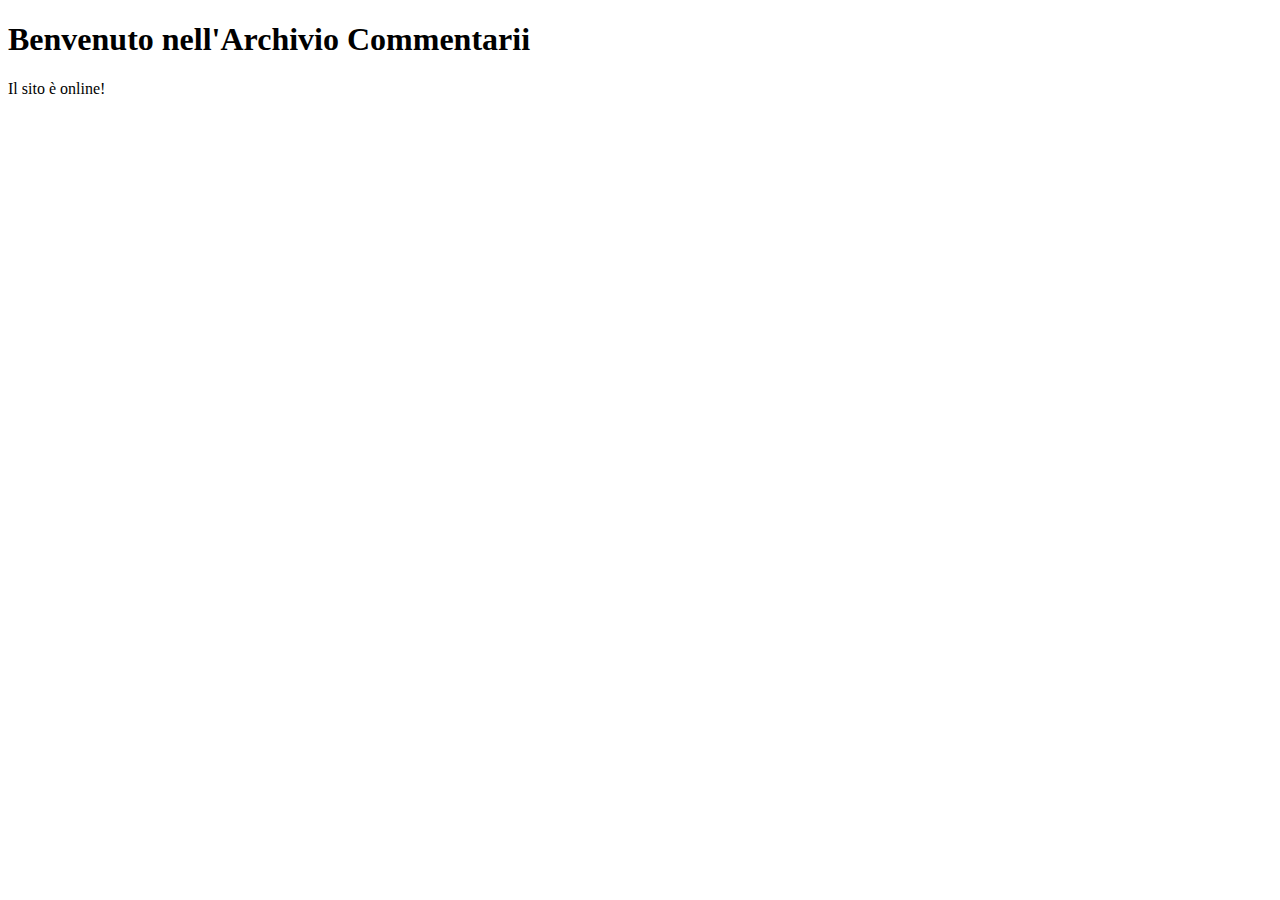
==== index.html @ 0b6a02ca "Create index.html" ====
<!DOCTYPE html>
<html lang="it">
<head>
    <meta charset="UTF-8">
    <meta name="viewport" content="width=device-width, initial-scale=1.0">
    <title>Archivio Commentarii</title>
</head>
<body>
    <h1>Benvenuto nell'Archivio Commentarii</h1>
    <p>Il sito è online!</p>
</body>
</html>
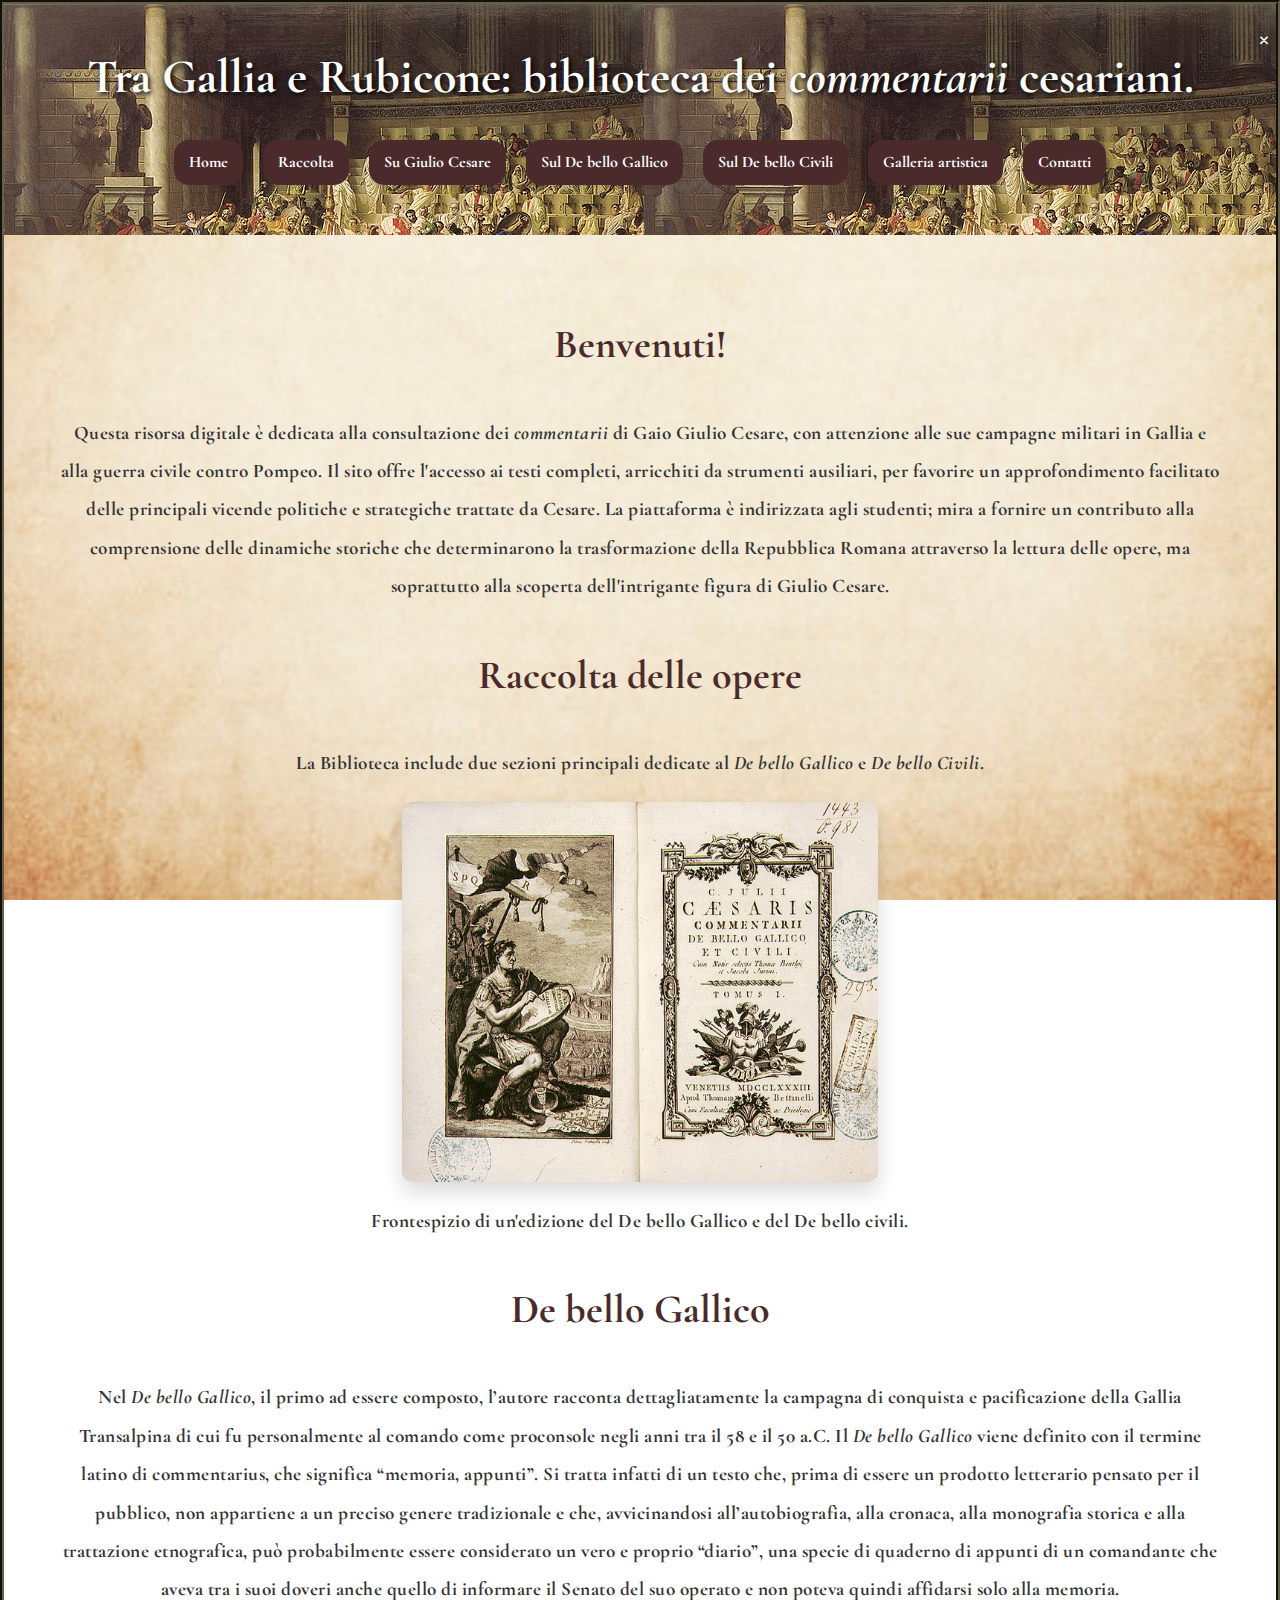
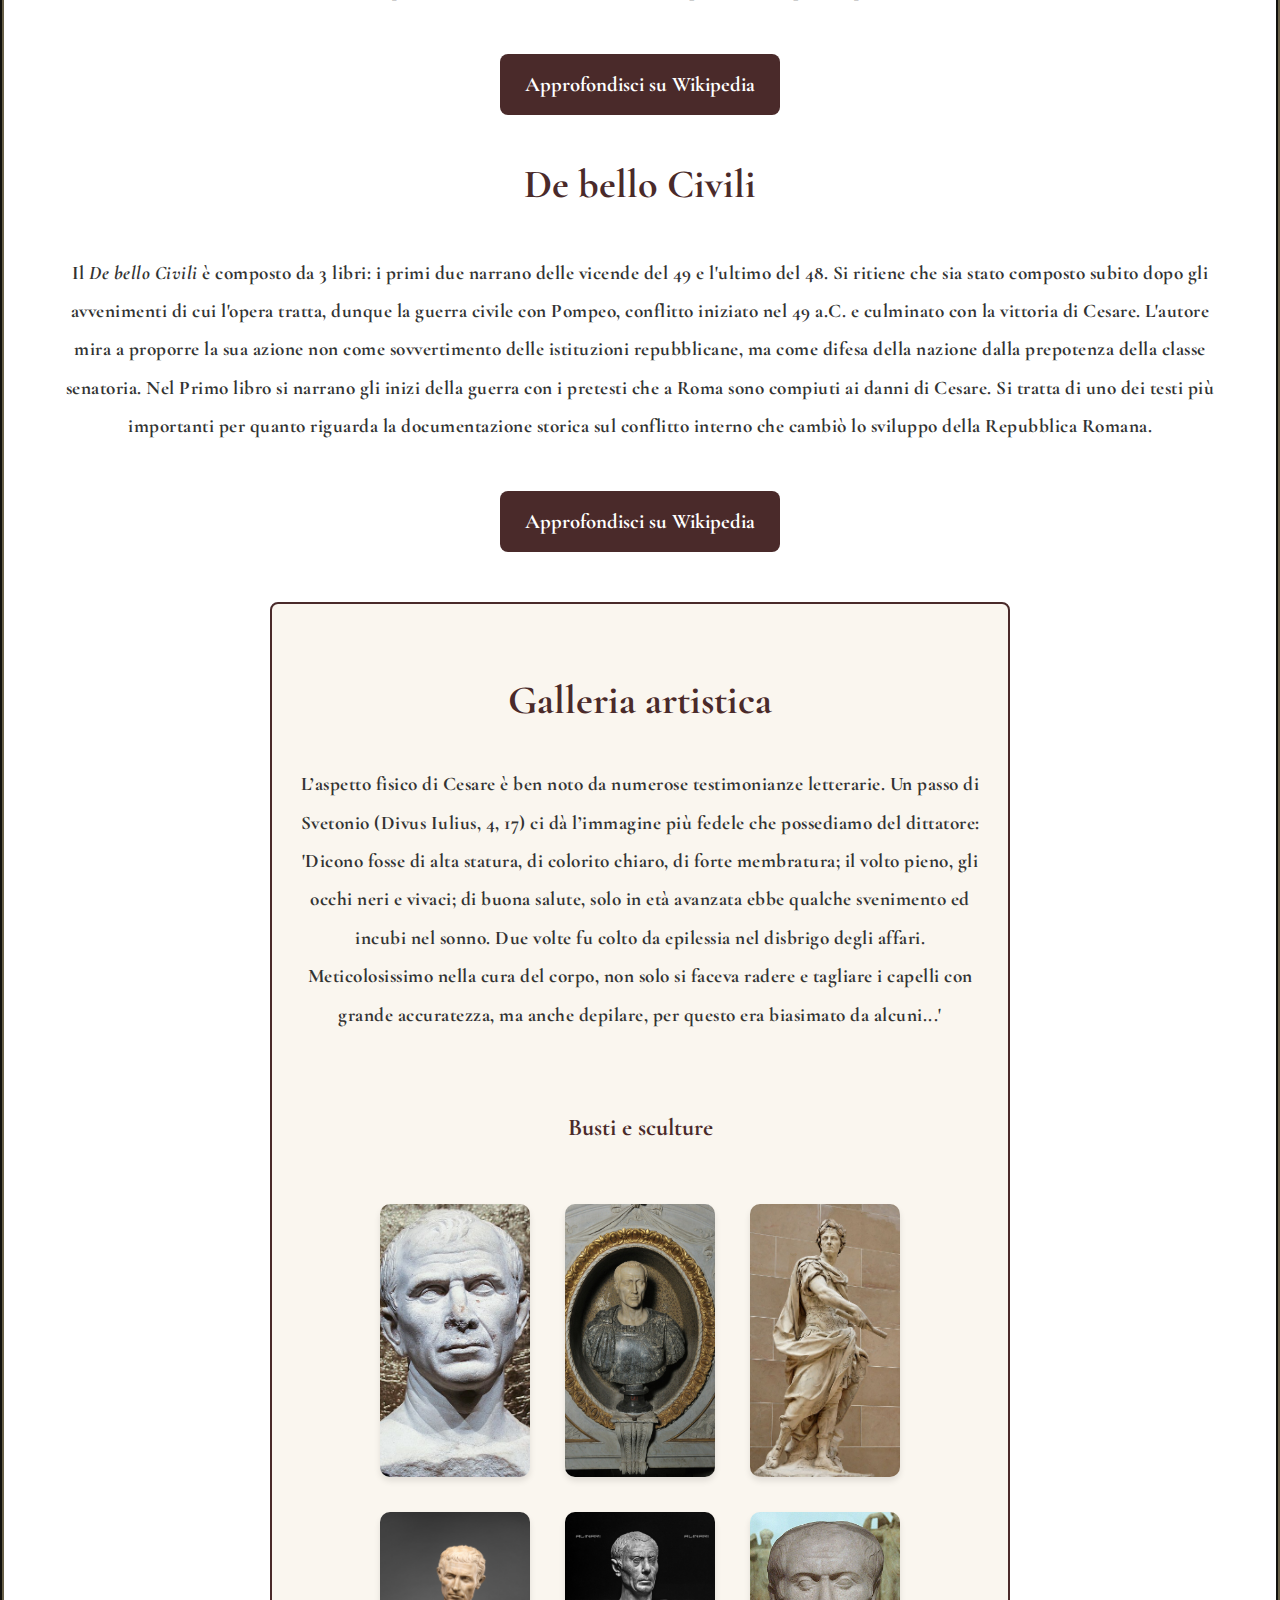
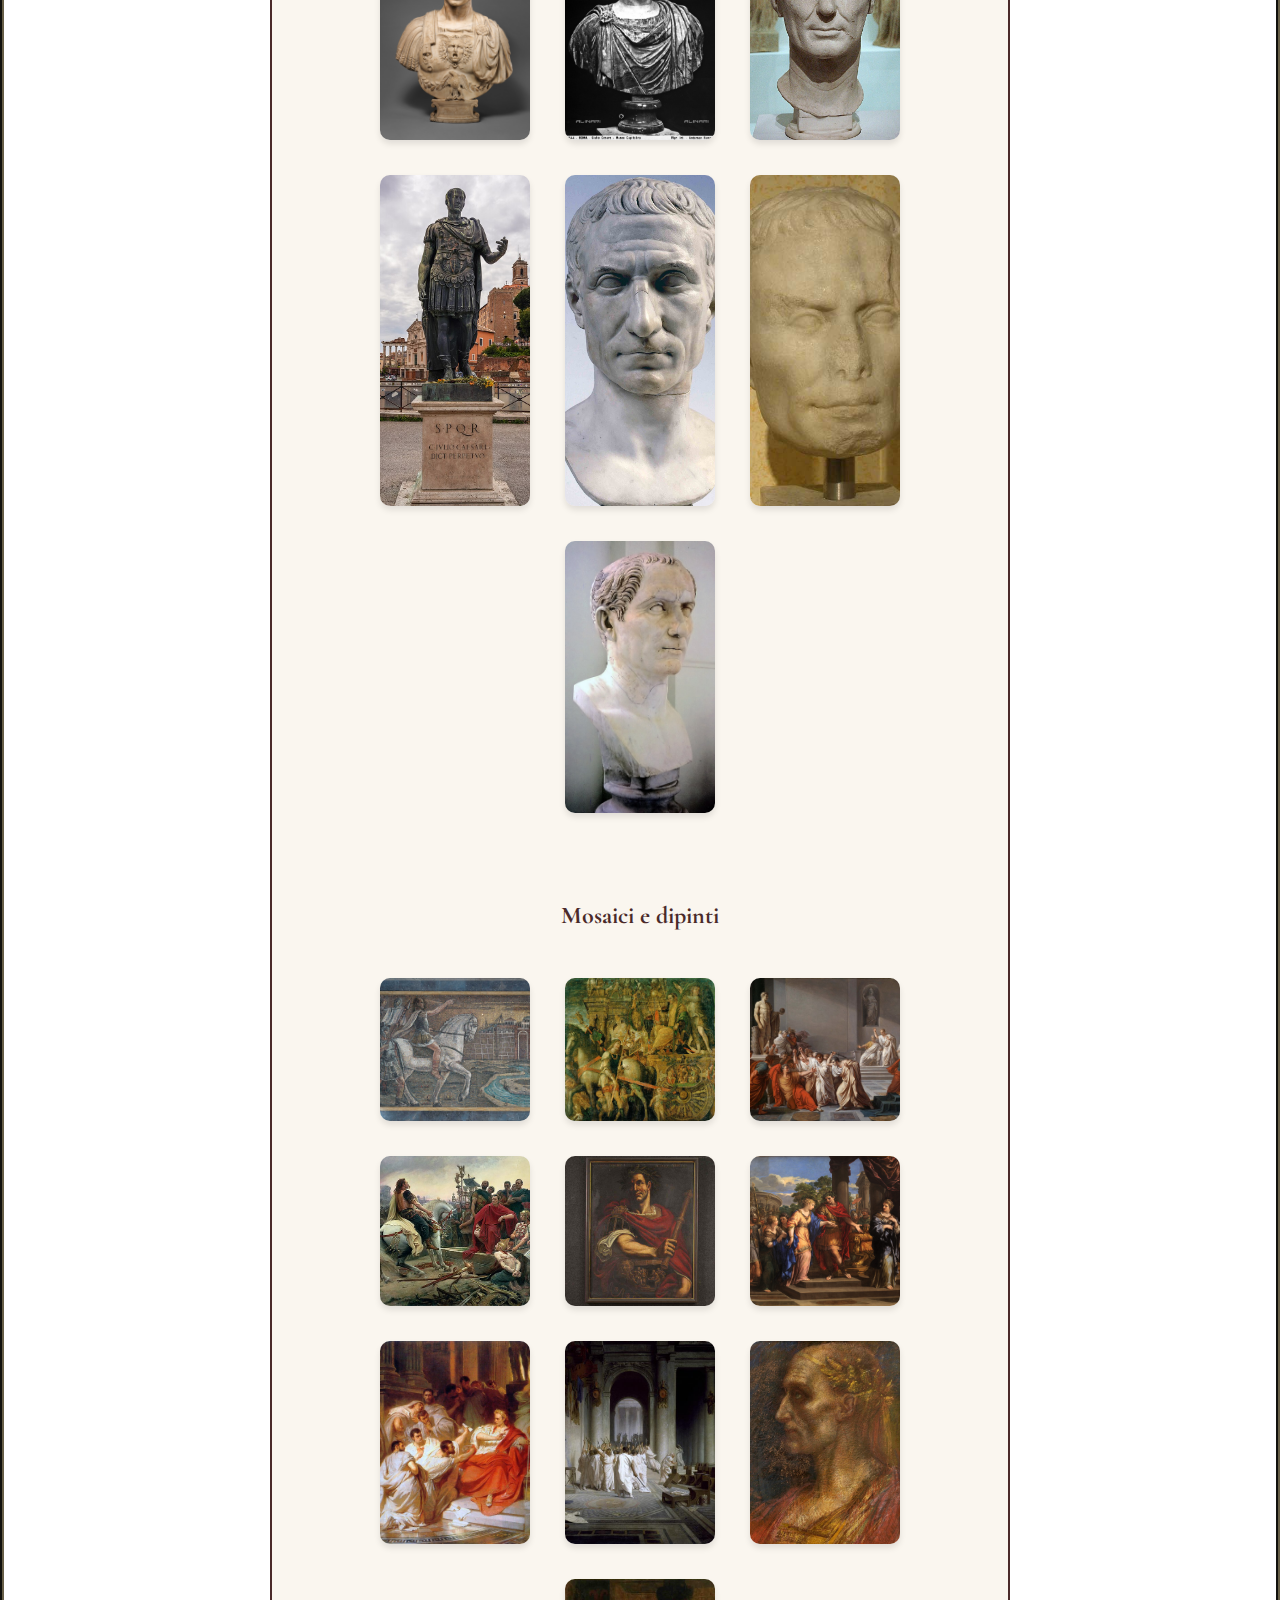
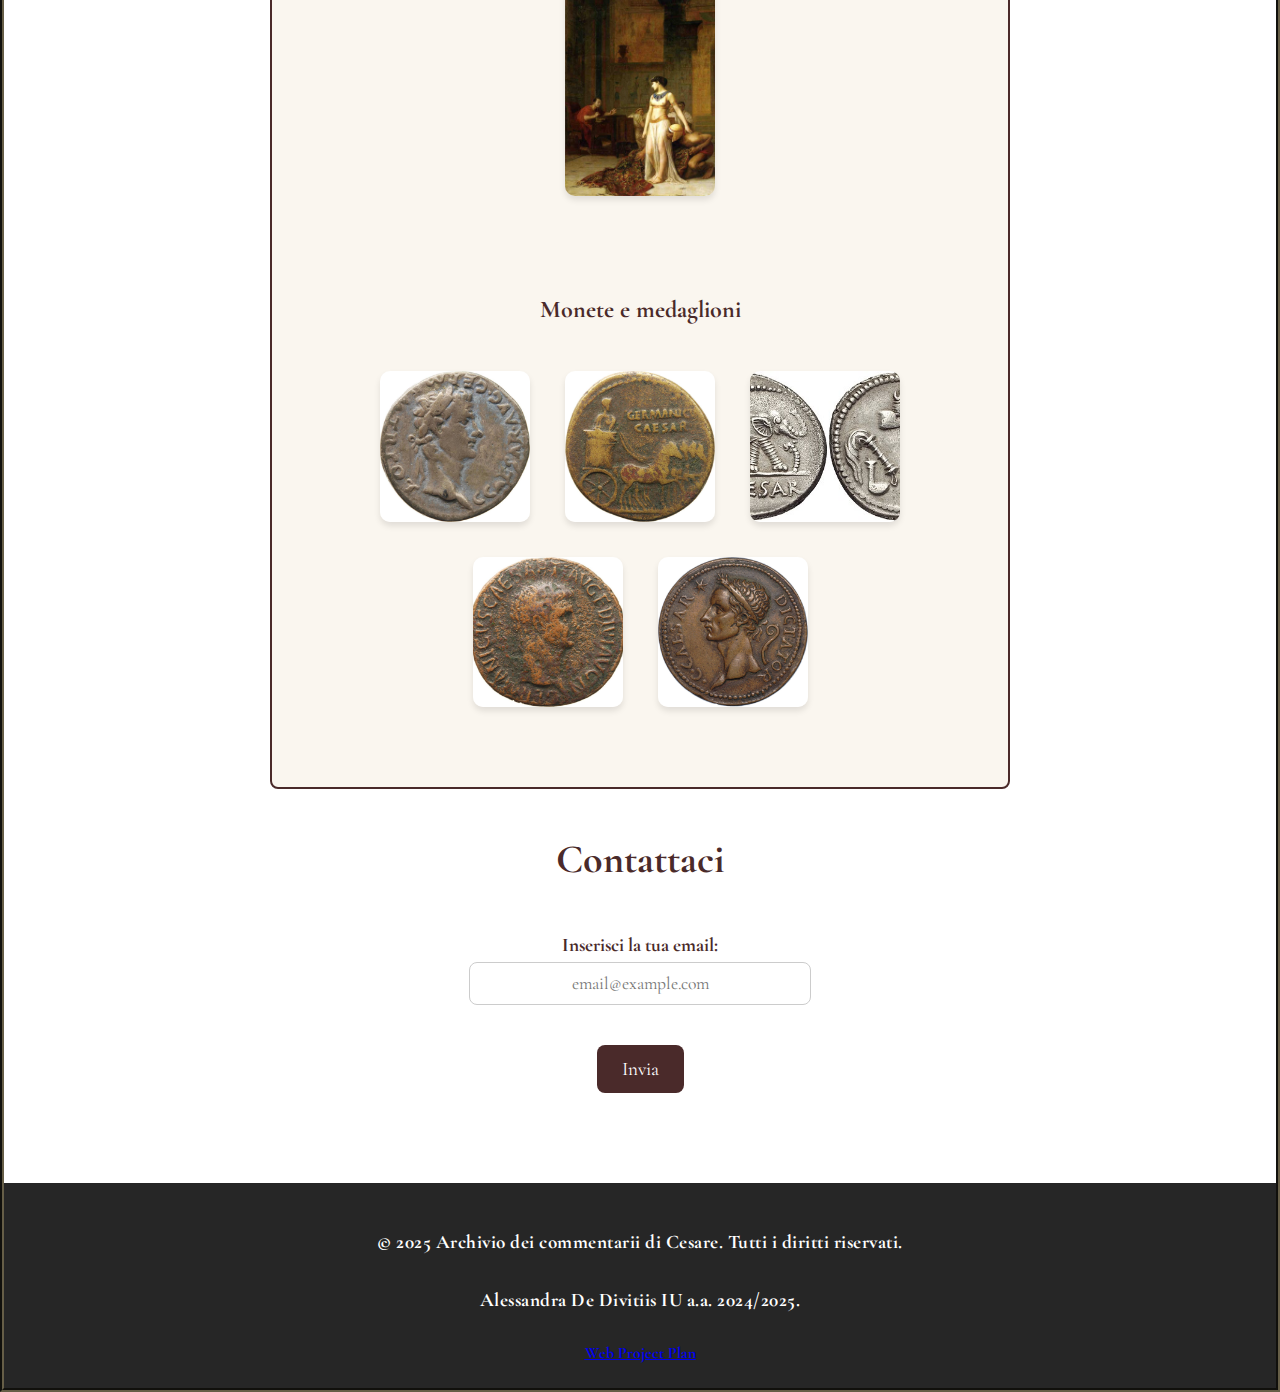
==== commit e5a0a43e: "Update index.html" ====
--- a/index.html
+++ b/index.html
@@ -3,10 +3,623 @@
 <head>
     <meta charset="UTF-8">
     <meta name="viewport" content="width=device-width, initial-scale=1.0">
-    <title>Archivio Commentarii</title>
+    <title>Archivio dei commentarii di Cesare</title>
+    <link href="https://fonts.googleapis.com/css2?family=Cormorant+Garamond:wght@400;700&display=swap" rel="stylesheet">
+                
+    <style>
+        body {
+            font-family: 'Cormorant Garamond', serif;
+            font-weight: bold;
+            line-height: 1.8;
+            margin: 0;
+            padding: 0;
+            background-image: url('papiro.jpg');
+            background-size: cover;
+            background-position: center;
+            background-attachment: fixed;
+            border: 4px groove #665e47; 
+            color: #333;
+            overflow-x: hidden; 
+        }
+        
+        .gallery-container {
+            width: 60%;
+            padding: 20px 10px;
+            background-color: #faf6ef;
+            border: 2px solid #4a2a2a;;
+            border-radius: 8px;
+            text-align: center;
+            display: flex;
+            flex-direction: column;
+            align-items: center;
+            justify-content: center;
+            max-width: 900px;
+            margin: auto;
+            margin-top: 50px;
+        }
+
+        .gallery-section {
+            margin-bottom: 30px;
+        }
+
+        .gallery-section h3 {
+            font-size: 1.5em;
+            color: #4a2a2a;
+            margin-bottom: 10px;
+        }
+
+        .gallery {
+            display: flex;
+            flex-wrap: wrap;
+            justify-content: center;
+            gap: 15px;
+            padding: 20px;
+        }
+
+        .gallery img {
+            max-width: 150px;
+            height: auto;
+            object-fit: cover;
+            border-radius: 10px;
+            box-shadow: 0px 4px 6px rgba(0, 0, 0, 0.1);
+            margin: 10px;
+            cursor: zoom-in;
+            transition: transform 0.3s ease;
+        }
+        
+        .gallery img:hover {
+            transform: scale(1.1);
+        }
+    
+
+        header {
+            background-image: url("immagine1.jpg"); 
+            color: white;
+            padding: 30px;
+            text-align: center;
+        }
+
+        header h1 {
+            margin: 0;
+            text-shadow: 2px 2px 5px black;
+            font-size: 3em;
+            font-weight: bold;
+        }
+
+        header nav ul {
+            position: sticky;
+            list-style: none;
+            padding: 0;
+            margin: 20px 0;
+            display: flex; 
+            justify-content: center;
+            transition: transform 0.5s ease;
+        }
+
+        header nav ul li {
+            display: inline-block;
+            margin: 0 10px;
+        }
+
+        header nav ul li a {
+            display: block;
+            padding: 8px 15px;
+            background-color: #4a2a2a;
+            color: white;
+            text-decoration: none;
+            border-radius: 15px;
+            font-size: 1em;
+            transition: background-color 0.3s ease, transform 0.3s ease;
+        }
+
+        header nav ul li a:hover {
+            background-color: #6f3f3f;
+            transform: scale(1.1);
+            text-shadow: 2px 2px 5px black;
+        }
+
+        header nav ul li a:focus {
+            outline: none;
+            border: 2px solid #fff;
+        }
+
+        main {
+            padding: 40px;
+            text-align: center;
+            max-width: 1200px;
+            margin: auto;
+        }
+        
+        img {
+            border-radius: 10px;
+            box-shadow: 0 10px 20px rgba(0, 0, 0, 0.15);
+            width: 40%;  
+            height: auto;
+            display: block; 
+            margin: 20px auto; 
+            transition: transform 0.3s ease-in-out;
+        }
+        
+        img:hover {
+            transform: scale(1.1); 
+        }         
+
+        main h2 {
+            color: #4a2a2a;
+            font-size: 2.5em;
+            font-weight: bold;
+        }
+
+        p {
+            font-size: 1.2em;
+            margin-bottom: 20px;
+            line-height: 2;
+            letter-spacing: 0.5px;
+            padding: 0 15px;
+        }
+        
+        button {
+            font-family: 'Cormorant Garamond', serif; 
+            font-size: 1.2em; 
+            padding: 12px 25px;
+            background-color: #4a2a2a;
+            color: white;
+            border-radius: 8px;
+            border: none;
+            cursor: pointer;
+            transition: background-color 0.3s, transform 0.3s ease;
+        }
+
+        button:hover {
+            background-color: #7b3d3d;
+            transform: scale(1.1);
+        }
+
+        .button {
+            display: inline-block;
+            margin-top: 25px;
+            padding: 12px 25px;
+            background-color: #4a2a2a;
+            color: white;
+            text-decoration: none;
+            border-radius: 8px;
+            font-size: 1.3em;
+            transition: background-color 0.3s, transform 0.3s ease;
+        }
+
+        .button:hover {
+            background-color: #7b3d3d;
+            transform: scale(1.1);
+        }
+
+        footer {
+            text-align: center;
+            padding: 20px;
+            background-color: #262626;
+            color: white;
+            position: relative;
+            margin-top: 30px;
+        }
+
+        h2 {
+            font-size: 2.5em; 
+            color: #4a2a2a;
+            font-weight: bold;
+        }
+
+        h3 {
+            font-size: 2.5em; 
+            color: #4a2a2a;
+            margin-bottom: 10px;
+        }
+        
+        h4 {
+            font-size: 1.5em;
+            color: #4a2a2a;
+            margin-bottom: 10px;
+        }
+
+        #contatti {
+            align-items: center;
+            margin: 0 auto;
+            max-width: 800px;
+        }
+        
+        .image-popup {
+            display: none;
+            position: fixed;
+            top: 0;
+            left: 0;
+            width: 100%;
+            height: 100%;
+            background: rgba(0, 0, 0, 0.7);
+            justify-content: center;
+            align-items: center;
+        }
+
+        .image-popup img {
+            max-width: 90%;
+            max-height: 90%;
+            object-fit: contain;
+        }
+
+        .lightbox {
+            position: fixed;
+            top: 0;
+            left: 0;
+            width: 100%;
+            height: 100%;
+            background-color: rgba(0, 0, 0, 0.7);
+            display: flex;
+            justify-content: center;
+            align-items: center;
+            visibility: hidden;
+            opacity: 0;
+            transition: visibility 0s, opacity 0.5s ease;
+        }
+
+        #lightbox.active {
+            opacity: 1;
+            visibility: visible;
+        }
+
+        .lightbox img {
+            max-width: 100%;
+            max-height: 100no%;
+            object-fit: contain;
+        }
+
+        .lightbox .close {
+            position: absolute;
+            top: 10px;
+            right: 10px;
+            font-size: 30px;
+            color: white;
+            cursor: pointer;
+        }
+        
+        .fade-in {
+            opacity: 0;
+            transform: translateY(20px);
+            transition: opacity 0.5s ease-in-out; 
+        }
+
+        .fade-in.visible {
+            opacity: 1;
+            transform: translateY(0);
+        }
+
+        .close {
+            position: absolute;
+            top: 10px;
+            right: 10px;
+            color: white;
+            font-size: 30px;
+            cursor: pointer;
+            z-index: 2;
+        }
+
+        .close:hover {
+            color: #bbb;
+        }
+
+        .prev, .next {
+            position: absolute;
+            top: 50%;
+            font-size: 30px;
+            color: white;
+            background-color: rgba(0, 0, 0, 0.5);
+            padding: 10px;
+            cursor: pointer;
+            user-select: none;
+        }
+
+        .prev {
+            left: 10px;
+        }
+
+        .next {
+            right: 10px;
+        }
+
+        .prev:hover, .next:hover {
+            background-color: rgba(0, 0, 0, 0.7);
+        }
+
+        #contact-form {
+            display: inline-block;
+            text-align: left;
+            width: 100%;
+            display: flex;
+            flex-direction: column;
+            align-items: center;
+            gap: 10px;
+            text-align: center;
+            max-width: 400px;
+            margin: auto;
+        }
+
+        #contact-form label {
+            font-size: 1.2em;
+            margin-bottom: 2px;
+            color: #4a2a2a;
+        }
+                
+        #contact-form input {
+            padding: 10px;
+            font-size: 1.1em;
+            border: 2px solid #4a2a2a;
+            border-radius: 5px;
+        }
+
+        #contact-form input[type="email"] {
+            font-family: 'Cormorant Garamond', serif;
+            font-size: 1.1em;
+            padding: 10px;
+            margin-bottom: 20px;
+            margin-top: 0;
+            width: 80%;
+            border-radius: 8px;
+            border: 1px solid #ccc;
+            text-align: center;
+        }
+
+        #contact-form button {
+            font-size: 1.2em;
+            padding: 12px 25px;
+            background-color: #4a2a2a;
+            color: white;
+            border-radius: 8px;
+            border: none;
+            cursor: pointer;
+            transition: background-color 0.3s, transform 0.3s ease;
+            margin-top: 20px;
+        }
+
+        #contact-form button:hover {
+            background-color: #7b3d3d;
+            transform: scale(1.1);
+        }
+
+        .modal {
+            display: none;
+            position: fixed;
+            z-index: 1;
+            left: 0;
+            top: 0;
+            width: 100%;
+            height: 100%;
+            background-color: rgba(0, 0, 0, 0.8);
+            align-items: center;
+            justify-content: center;
+            overflow-y: auto;
+        }
+
+        .modal img {
+            width: 100%;
+            height: auto;
+            object-fit: contain;
+        }
+
+        .modal p {
+            color: white;
+            text-align: center;
+            margin-top: 10px;
+            font-size: 1.2em;
+        }
+
+        .modal-content {
+            width: 80%;
+            height: auto;
+            max-height: 80vh;
+            margin: auto;
+            border-radius: 10px;
+            box-shadow: 0 6px 20px rgba(0, 0, 0, 0.3);
+        }
+
+        #caption {
+            display: block;
+            margin-top: 10px;
+            color: white;
+            padding: 10px;
+            text-align: center;
+            font-size: 1.5em;
+        }
+
+        @media (max-width: 50%) {
+            header h1 {
+                font-size: 2em;
+            }
+
+            .button {
+                font-size: 1.1em;
+                padding: 10px 20px;
+            }
+
+            .gallery img {
+                width: 100px;
+            }
+        
+            button:hover {
+              background-color: #7b3d3d;
+              transform: scale(1.1);
+            }
+            
+            .modal-content {
+                width: 100%;
+            }
+
+            #contatti {
+               text-align: center;
+               margin: 0 auto;
+               max-width: 800px;
+            }
+
+            
+        html {
+            scroll-behavior: smooth;
+        }
+    </style>
 </head>
+
 <body>
-    <h1>Benvenuto nell'Archivio Commentarii</h1>
-    <p>Il sito è online!</p>
-</body>
+    <header>
+        <h1 class="fade-in">Tra Gallia e Rubicone: biblioteca dei <em>commentarii</em> cesariani.</h1>
+        <nav>
+            <ul>
+                <li><a href="#home">Home</a></li>
+                <li><a href="#raccolta">Raccolta</a></li>
+                <li><a href="giuliocesare.html">Su Giulio Cesare</a></li>
+                <li><a href="suldebellogallico.html">Sul De bello Gallico</a></li>
+                <li><a href="suldebellocivili.html">Sul De bello Civili</a></li>
+                <li><a href="#gallery">Galleria artistica</a></li> 
+                <li><a href="#contatti">Contatti</a></li>
+            </ul>
+        </nav>
+    </header>
+    
+    <main>
+        <section id="home">
+            <h2 class="fade-in">Benvenuti!</h2>
+            <p class="larger-text">Questa risorsa digitale è dedicata alla consultazione dei <em>commentarii</em> di Gaio Giulio Cesare, con attenzione alle sue campagne militari in Gallia e alla guerra civile contro Pompeo. Il sito offre l'accesso ai testi completi, arricchiti da strumenti ausiliari, per favorire un approfondimento facilitato delle principali vicende politiche e strategiche trattate da Cesare. La piattaforma è indirizzata agli studenti; mira a fornire un contributo alla comprensione delle dinamiche storiche che determinarono la trasformazione della Repubblica Romana attraverso la lettura delle opere, ma soprattutto alla scoperta dell'intrigante figura di Giulio Cesare.</p>
+        </section>
+        
+        <section id="raccolta">
+            <h2 class="fade-in">Raccolta delle opere</h2>
+            <p>La Biblioteca include due sezioni principali dedicate al <em>De bello Gallico</em> e <em>De bello Civili</em>.</p>
+               <img src="fotocommentarii.jpg" class="fade-in"> 
+               <p>Frontespizio di un'edizione del De bello Gallico e del De bello civili.</p>
+        </section>
+
+          <section id="debellogallico">
+            <h2 class="fade-in">De bello Gallico</h2>
+            <p>Nel <em>De bello Gallico</em>, il primo ad essere composto, l’autore racconta dettagliatamente la campagna di conquista e pacificazione della Gallia Transalpina di cui fu personalmente al comando come proconsole negli anni tra il 58 e il 50 a.C. Il <em>De bello Gallico</em> viene definito con il termine latino di commentarius, che significa “memoria, appunti”. Si tratta infatti di un testo che, prima di essere un prodotto letterario pensato per il pubblico, non appartiene a un preciso genere tradizionale e che, avvicinandosi all’autobiografia, alla cronaca, alla monografia storica e alla trattazione etnografica, può probabilmente essere considerato un vero e proprio “diario”, una specie di quaderno di appunti di un comandante che aveva tra i suoi doveri anche quello di informare il Senato del suo operato e non poteva quindi affidarsi solo alla memoria.</p> 
+        </section>
+
+        <section>
+            <a href="https://it.wikipedia.org/wiki/Commentarii_de_Bello_Gallico" target="_blank" class="button">Approfondisci su Wikipedia</a>
+        </section>
+
+        <section id="debellocivili">
+            <h2 class="fade-in">De bello Civili</h2>
+            <p>Il <em>De bello Civili</em> è composto da 3 libri: i primi due narrano delle vicende del 49 e l'ultimo del 48. Si ritiene che sia stato composto subito dopo gli avvenimenti di cui l'opera tratta, dunque la guerra civile con Pompeo, conflitto iniziato nel 49 a.C. e culminato con la vittoria di Cesare. L'autore mira a proporre la sua azione non come sovvertimento delle istituzioni repubblicane, ma come difesa della nazione dalla prepotenza della classe senatoria. Nel Primo libro si narrano gli inizi della guerra con i pretesti che a Roma sono compiuti ai danni di Cesare. Si tratta di uno dei testi più importanti per quanto riguarda la documentazione storica sul conflitto interno che cambiò lo sviluppo della Repubblica Romana.</p>
+        </section>
+        <section>
+            <a href="https://it.wikipedia.org/wiki/Commentarii_de_bello_civili" target="_blank" class="button">Approfondisci su Wikipedia</a>
+        </section>
+        
+        <section class="gallery-container" id="gallery">
+            <h3 class="fade-in">Galleria artistica</h3>
+            <p>L’aspetto fisico di Cesare è ben noto da numerose testimonianze letterarie. Un passo di Svetonio (Divus Iulius, 4, 17) ci dà l’immagine più fedele che possediamo del dittatore: 'Dicono fosse di alta statura, di colorito chiaro, di forte membratura; il volto pieno, gli occhi neri e vivaci; di buona salute, solo in età avanzata ebbe qualche svenimento ed incubi nel sonno. Due volte fu colto da epilessia nel disbrigo degli affari. Meticolosissimo nella cura del corpo, non solo si faceva radere e tagliare i capelli con grande accuratezza, ma anche depilare, per questo era biasimato da alcuni...' 
+            <div class="gallery">
+                <h4>Busti e sculture</h4>
+                    <div class="gallery">
+                        <img src="bustodiarlescesare.jpg" alt="Busto di Arles (I secolo a. C.), Museo dipartimentale di antiquariato di Arles" onclick="openModal(this)">
+                        <img src="busto1.jpg" alt="Ritratto di Cesare (1597) di Giovan Battista della Porta, Salone di Mariano Rossi" onclick="openModal(this)">
+                        <img src="cesarecoustou.jpg" alt="Statua in marmo (1696) di Nicolas Coustou, Museo del Louvre" onclick="openModal(this)">
+                        <img src="cesarebustus.jpg" alt="Giulio Cesare in marmo di Andrea di Pietro di Marco Ferrucci(1512), The Metropolitan Museum of Art di New York" onclick="openModal(this)">
+                        <img src="bustocesaremuseocap.jpg" alt="Busto di Giulio Cesare (I secolo a. C.), Musei Capitolini" onclick="openModal(this)">
+                        <img src="tusculum.jpg" alt="Il busto Tuscolo (I secolo a. C.), Museo di Antichità di Torino" onclick="openModal(this)">
+                        <img src="statuaviadeifori.jpg" alt="Statua bronzea (copia dell'originale in marmo conservata nell'Aula Consiliare di Palazzo Seatorio, sul Campidoglio), via dei Fori Imperiali" onclick="openModal(this)">
+                        <img src="cesarevaticani.jpg" alt="Il Cesare Chiaramonti, Musei Vaticani" onclick="openModal(this)">
+                        <img src="ritrattodicesare.jpg" alt="Scultura in marmo, Museo Montemartini" onclick="openModal(this)">
+                        <img src="bustonapoli.jpg" alt="Busto di Giulio Cesare, Museo Archeologico Nazionale di Napoli" onclick="openModal(this)">
+                    </div>
+                </div>
+                <div class="gallery-section">
+                    <h4>Mosaici e dipinti</h4>
+                    <div class="gallery">
+                        <img src="mosaico.jpg" alt="Giulio Cesare varca il Rubicone (1940) Casa del Mutilato - Piazza Kennedy, Ravenna" onclick="openModal(this)">
+                        <img src="dipinto1.jpg" alt="Trionfi di Cesare (nona tela) di Andrea Mantegna (1486), Hampton Court" onclick="openModal(this)">
+                        <img src="dipinto.jpg" alt="Morte di Giulio Cesare di Vincenzo Camuccini (1806), Museo di Capodimonte" onclick="openModal(this)">
+                        <img src="laresadivercingetorige.jpg" alt="Vercingetorige getta le armi ai piedi di Cesare di Lionel Noel Royer (1899), Museo Crozatier" onclick="openModal(this)">
+                        <img src="rarodipinto.jpg" alt="Ritratto di Giulio Cesare di Tiziano Vecellio (XVII secolo)" onclick="openModal(this)">
+                        <img src="cesarecleopatra.jpg" alt="Cesare rimette Cleopatra sul trono d'Egitto di Pietro da Cortona (1637), Museo delle Belle Arti di Lione" onclick="openModal(this)">
+                        <img src="assassiniocesare.jpg" alt="L'assassinio di Cesare di Karl Theodor Piloty (1865)" onclick="openModal(this)">
+                        <img src="cesaremorto.jpg" alt="La morte di Cesare di Jean-Lèon Gèròme (1867), Walters Art Museum" onclick="openModal(this)">
+                        <img src="testadicesare.jpg" alt="Testa di Cesare di Henry de Groux (IX secolo)" onclick="openModal(this)">
+                         <img src="cleocesare.jpg" alt="Cleopatra davanti a Cesare di Jean-Lèon Gèròme (1866)" onclick="openModal(this)">
+                    </div>
+                </div>
+                <div class="gallery-section">
+                    <h4>Monete e medaglioni</h4>
+                    <div class="gallery">
+                        <img src="denarocesare.jpg" onclick="openModal(this)">
+                        <img src="cesaregermanicomoneta.jpg" onclick="openModal(this)">
+                        <img src="monetaelefante.jpg" onclick="openModal(this)">
+                        <img src="numismaticacesare.jpg" onclick="openModal(this)">
+                        <img src="venividi.jpg" alt="Denaro in bronzo" onclick="openModal(this)">
+                    </div>
+                </section>
+                
+                <div id="myModal" class="modal">
+                    <span class="close" onclick="closeModal()">&times;</span>
+                    <div class="modal-content">
+                        <img id="img01">
+                        <p id="caption"></p>
+                    </div>
+                </div>
+        
+        <section id="contatti">
+            <h2>Contattaci</h2>
+            <div id="contact-form">
+                <form action="#" method="POST">
+                    <label for="email">Inserisci la tua email:</label>
+                    <input type="email" id="email" name="email" placeholder="email@example.com" required>
+                    <button type="submit">Invia</button>
+                </form>
+            </div>
+        </section>
+    </main>
+    
+    <div id="lighbox" class="lighbox">
+        <span class="close" onclick="closeLightbox()">&times;</span>
+        <img id="lighbox-img" src="">
+    </div>
+
+    <footer>
+        <p>&copy; 2025 Archivio dei commentarii di Cesare. Tutti i diritti riservati.</p>
+        <p>Alessandra De Divitiis IU a.a. 2024/2025.</p>
+        <a href="webprojectplan.html"><u>Web Project Plan</u></a>
+    </footer>
+
+    </div>
+    </main>
+    
+    <script>
+        document.addEventListener("DOMContentLoaded", function () {
+            let elements = document.querySelectorAll('.fade-in');
+            elements.forEach((el) => {
+                el.classList.add('visible');
+            });
+        });
+        var modal = document.getElementById("myModal");
+        var modalImg = document.getElementById("img01");
+        var captionText = document.getElementById("caption");
+
+        function openModal(img) {
+            modal.style.display = "flex";
+            modalImg.src = img.src;
+            captionText.innerHTML = img.alt;
+        }
+
+        function closeModal() {
+            modal.style.display = "none";
+        }
+
+        window.addEventListener('load', () => {
+            document.querySelector('.biografia-box').classList.add('visible');
+        });
+
+        window.addEventListener('scroll', () => {
+            const images = document.querySelectorAll('img');
+            images.forEach((image) => {
+                const rect = image.getBoundingClientRect();
+                if (rect.top < window.innerHeight) {
+                    image.classList.add('visible');
+                }
+            });
+        });
+    </script>
+  </body>
 </html>
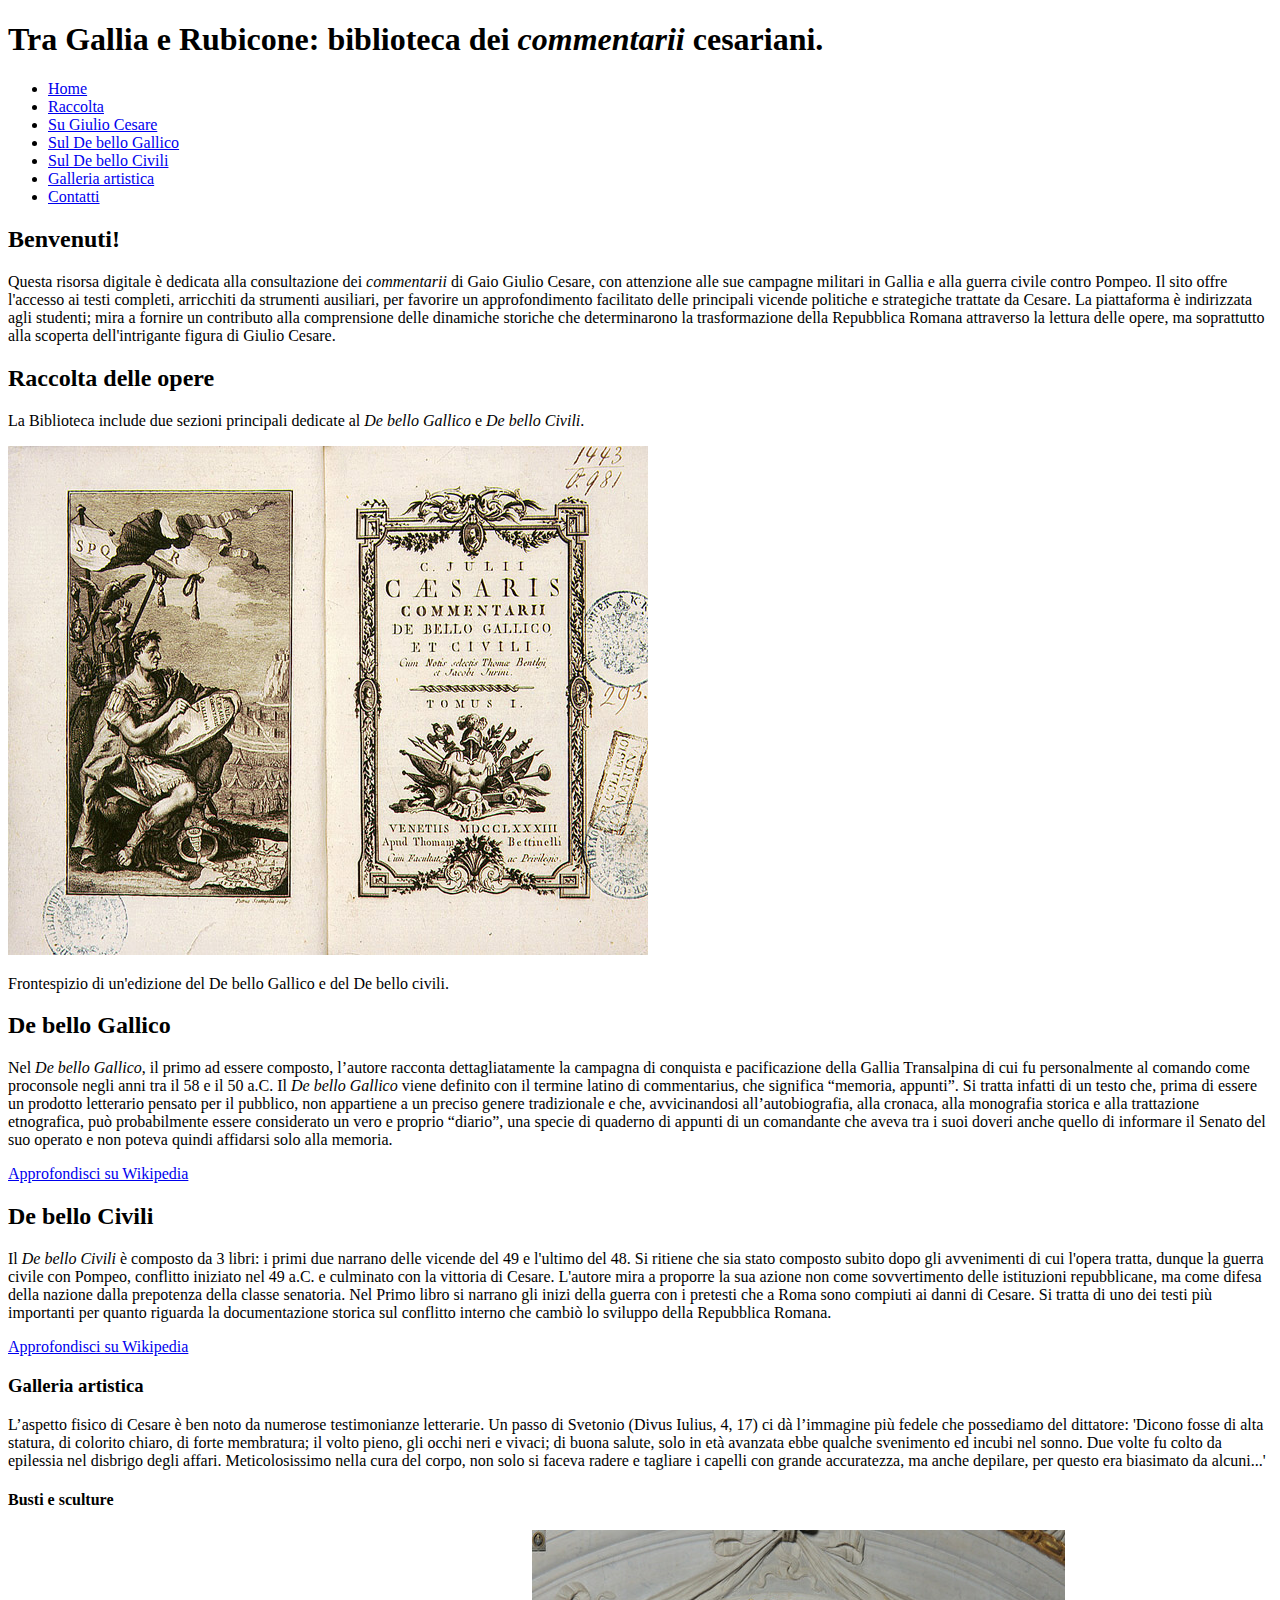
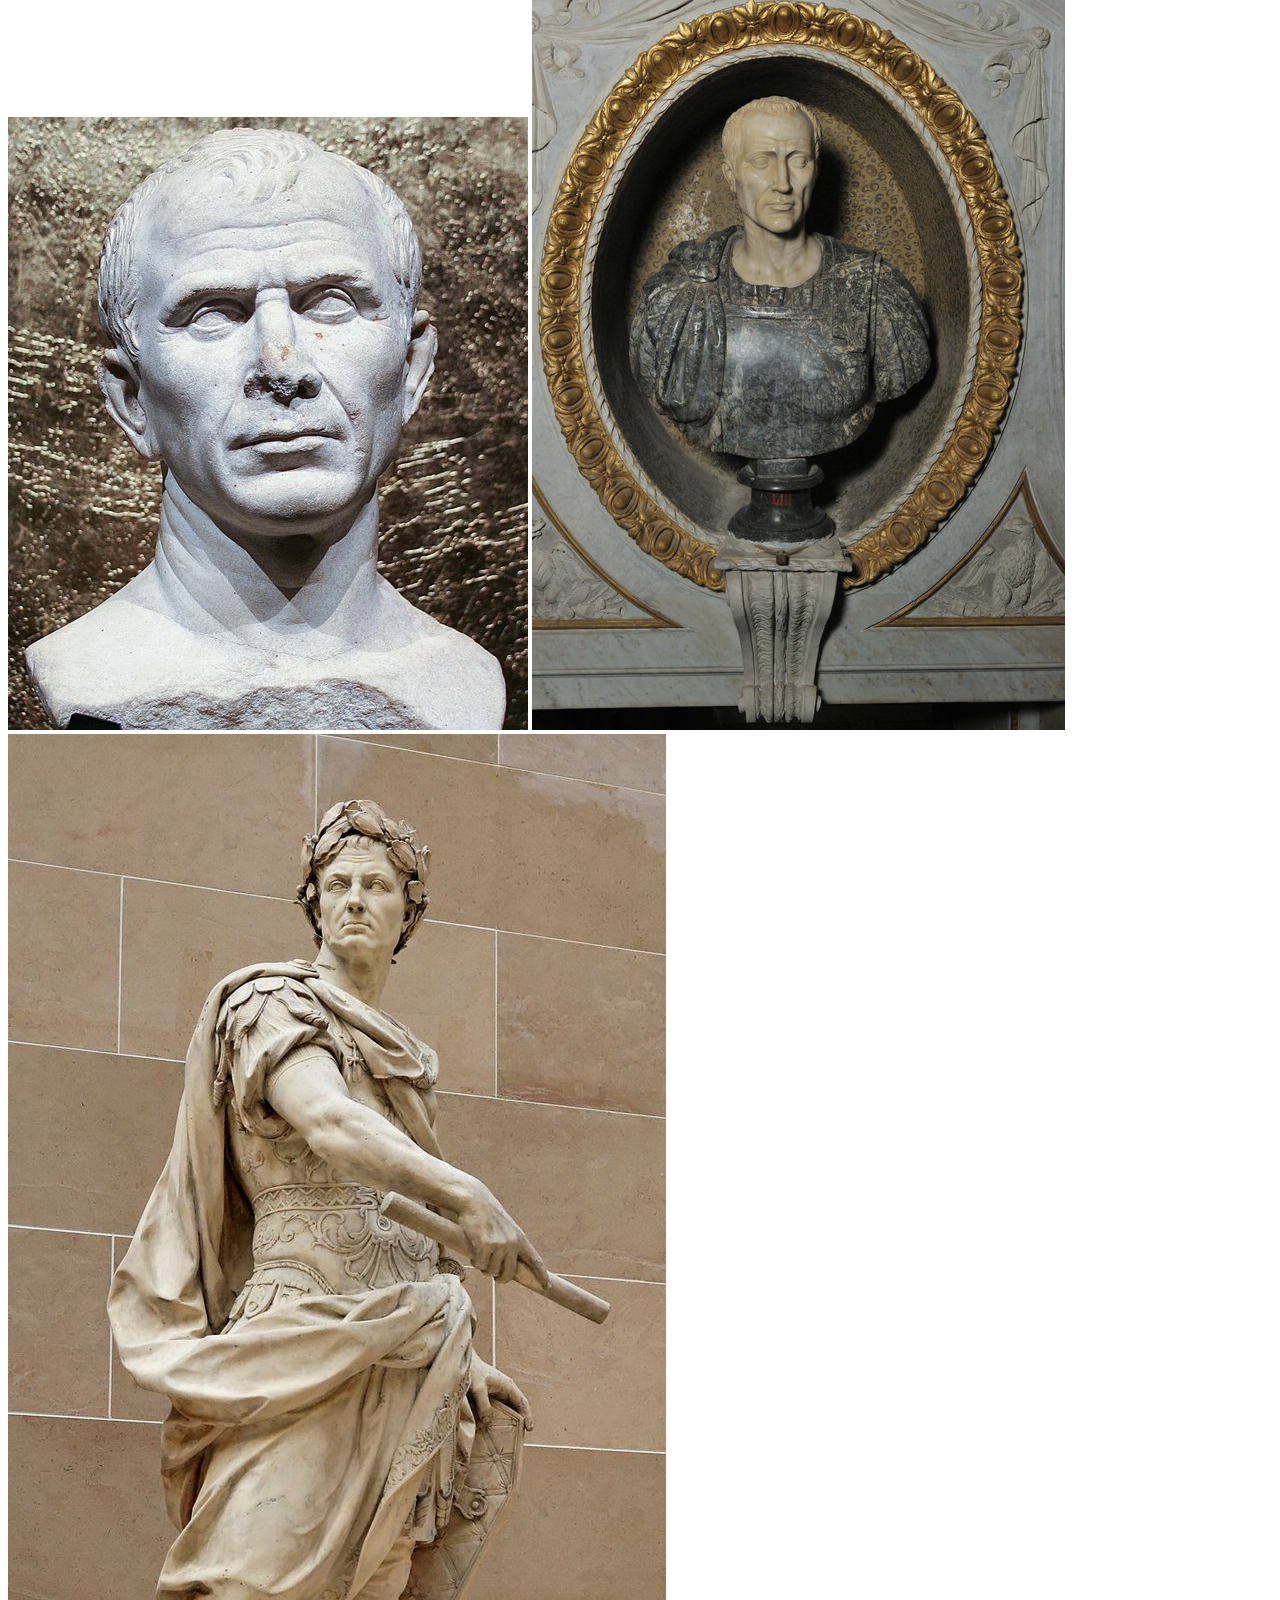
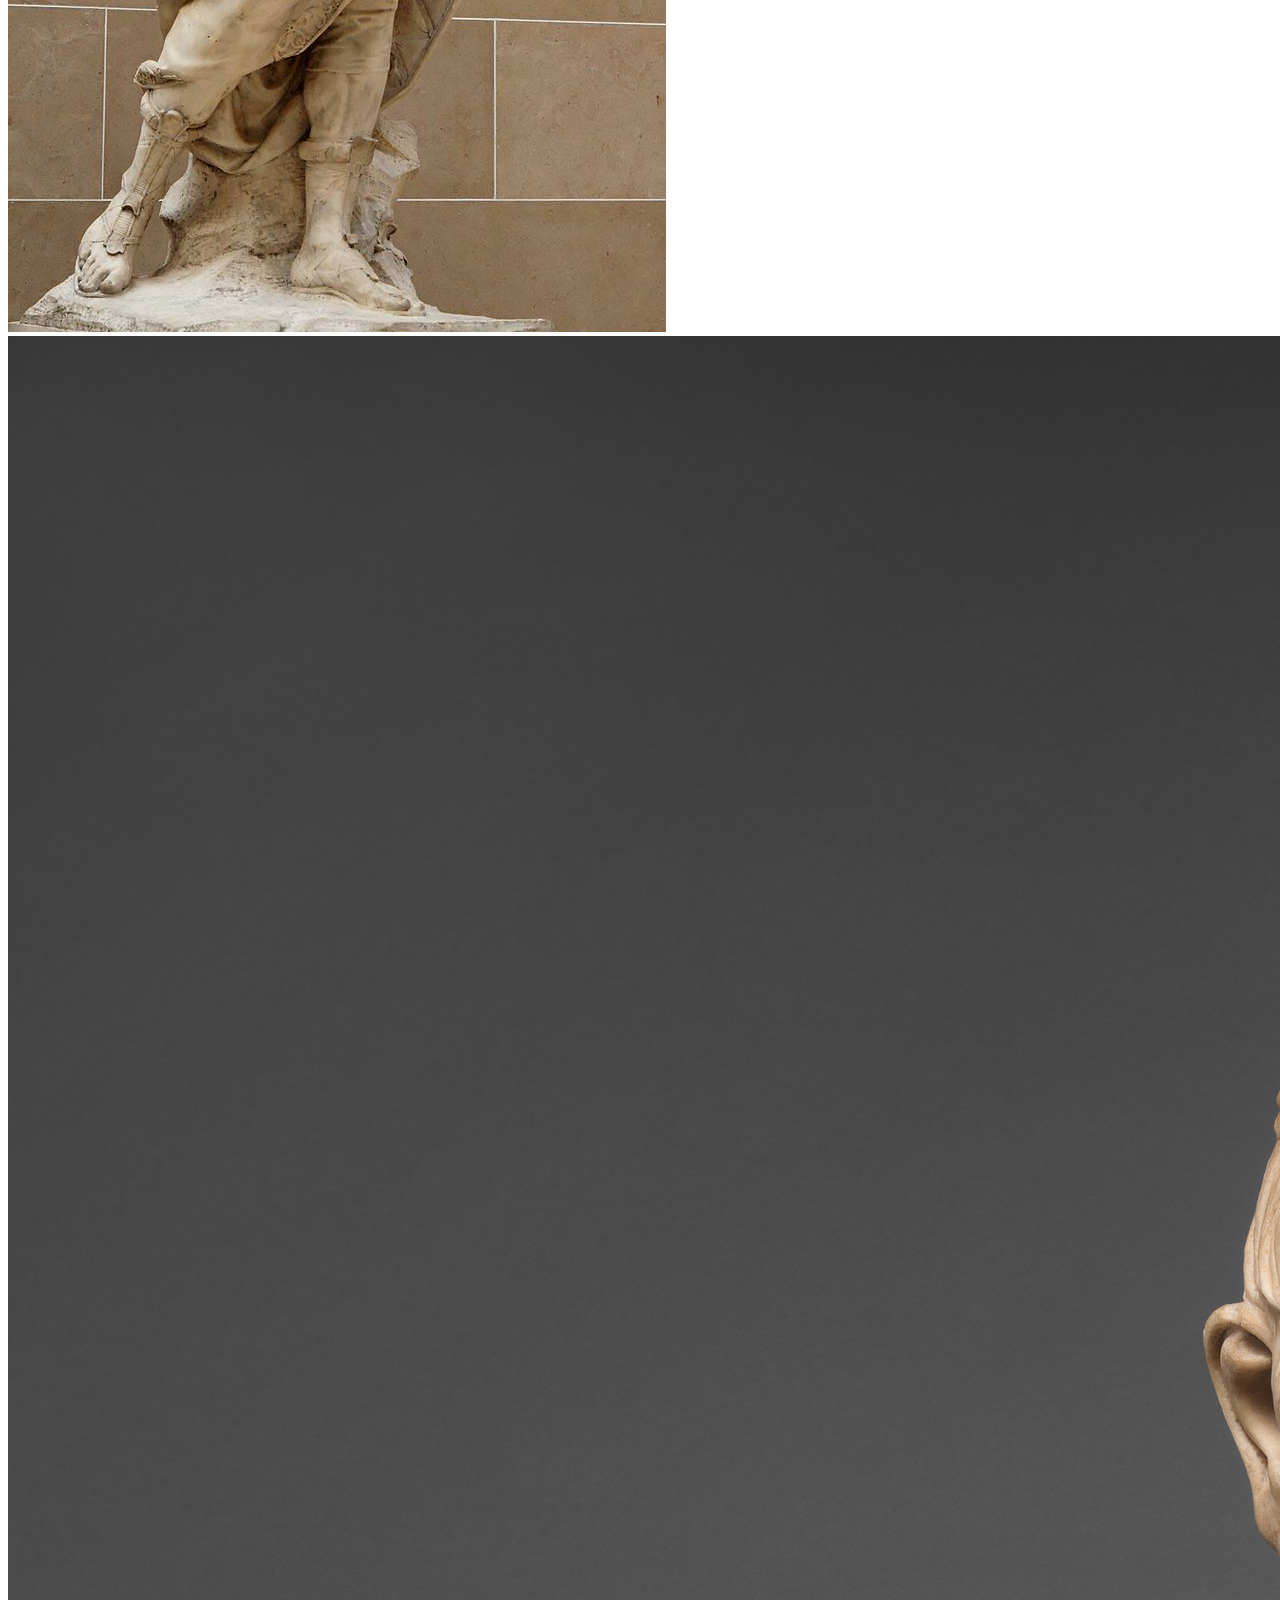
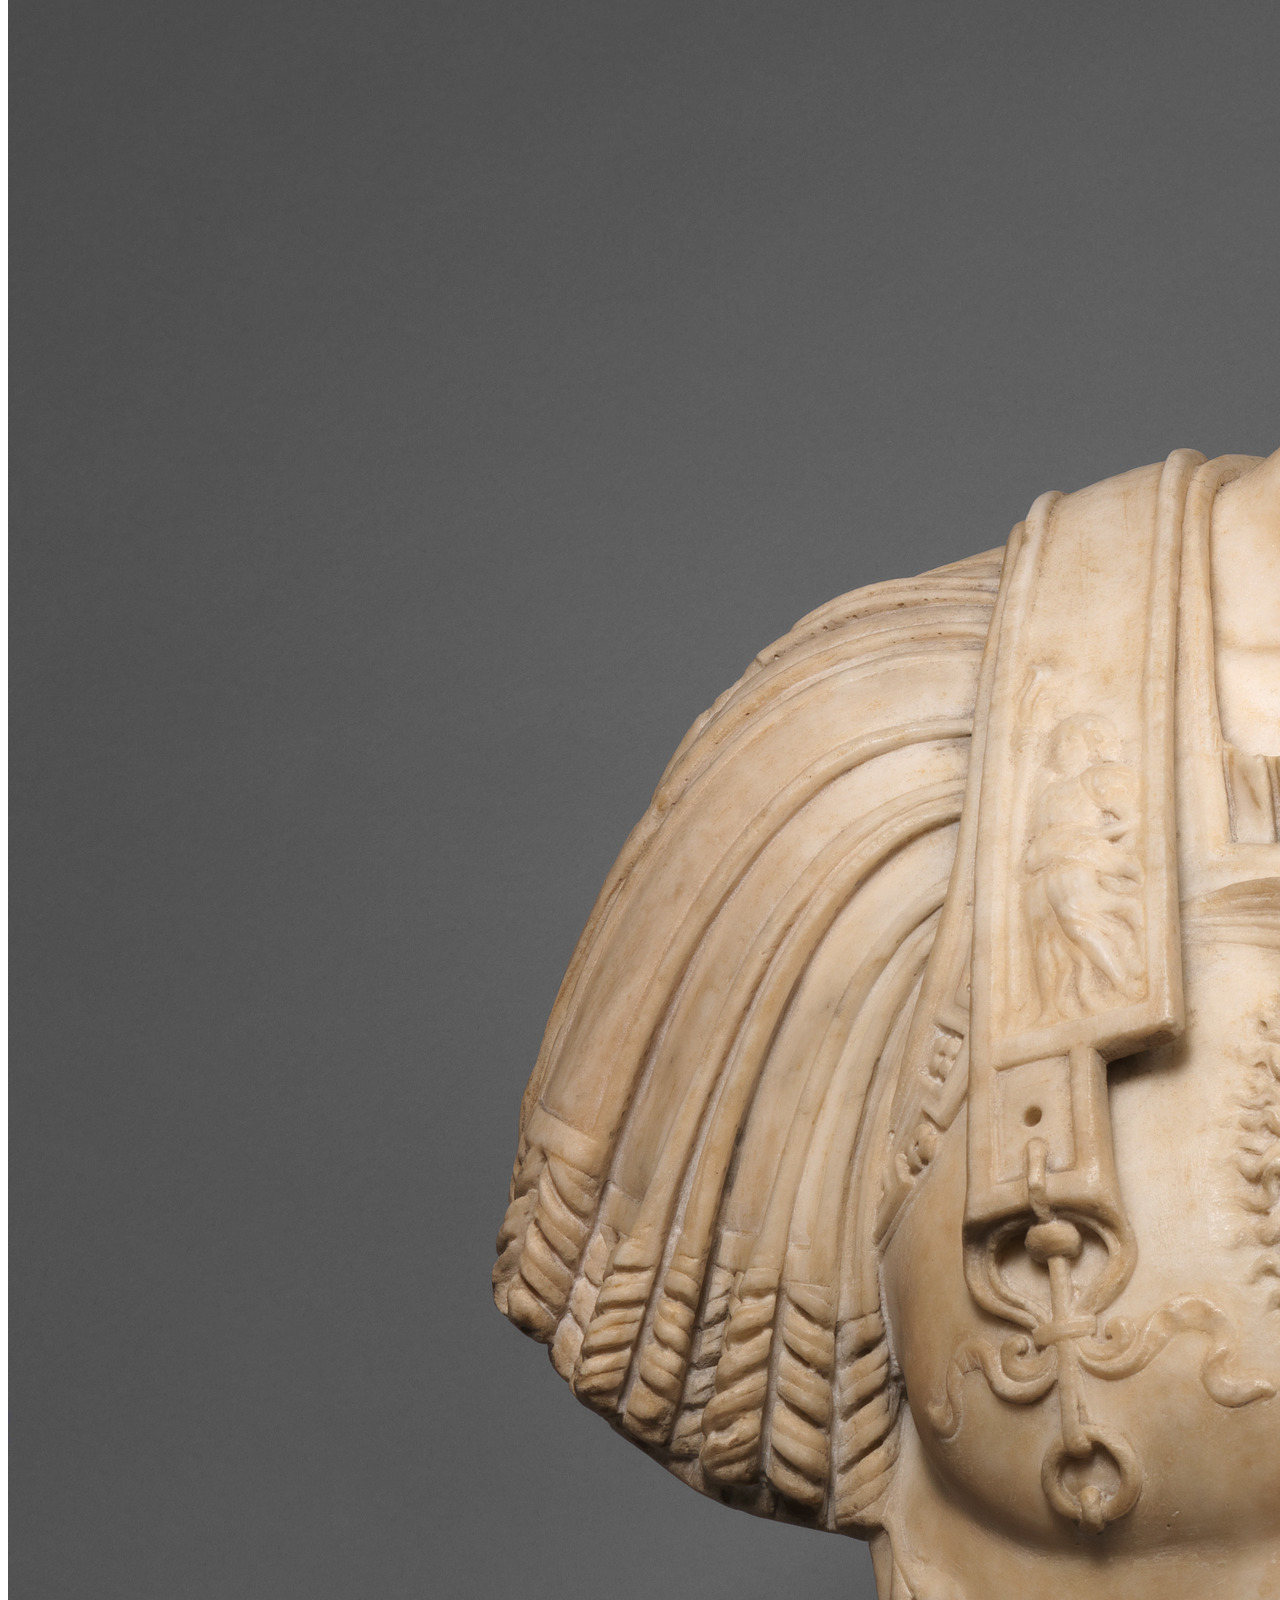
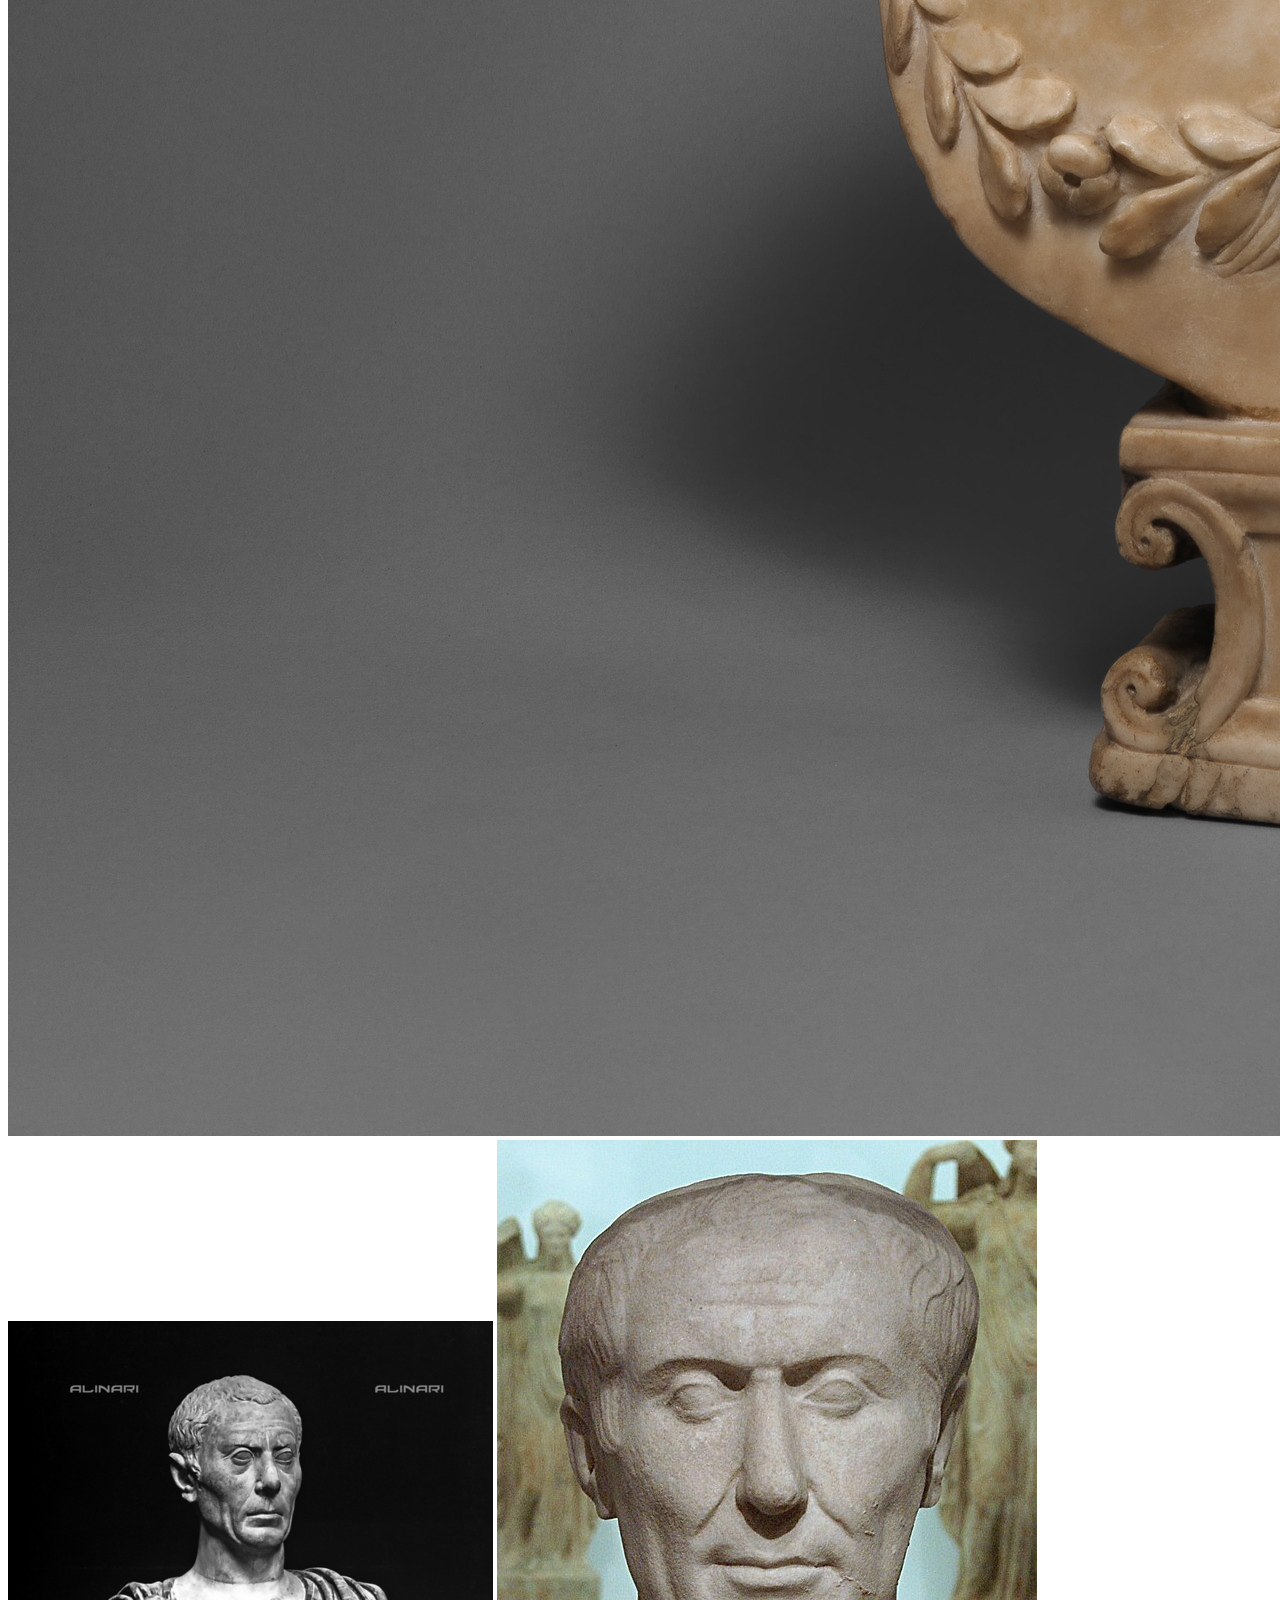
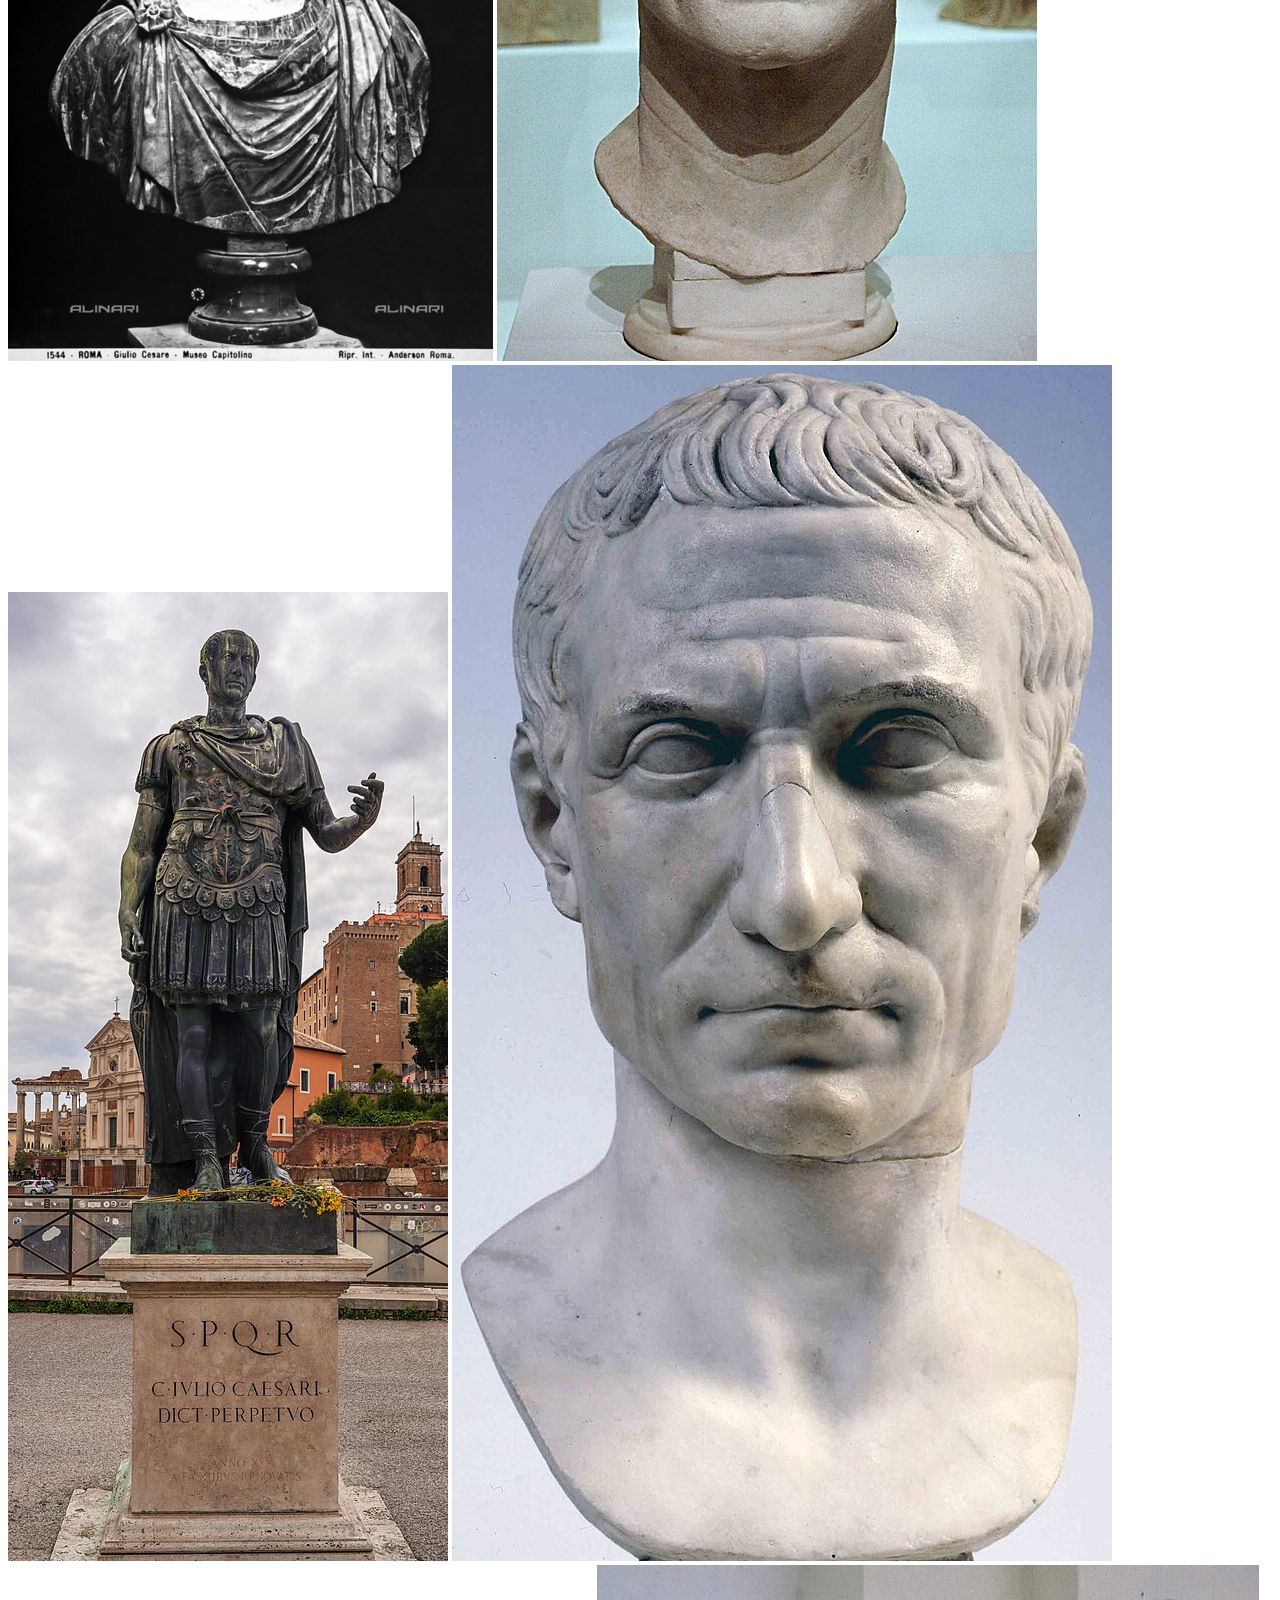
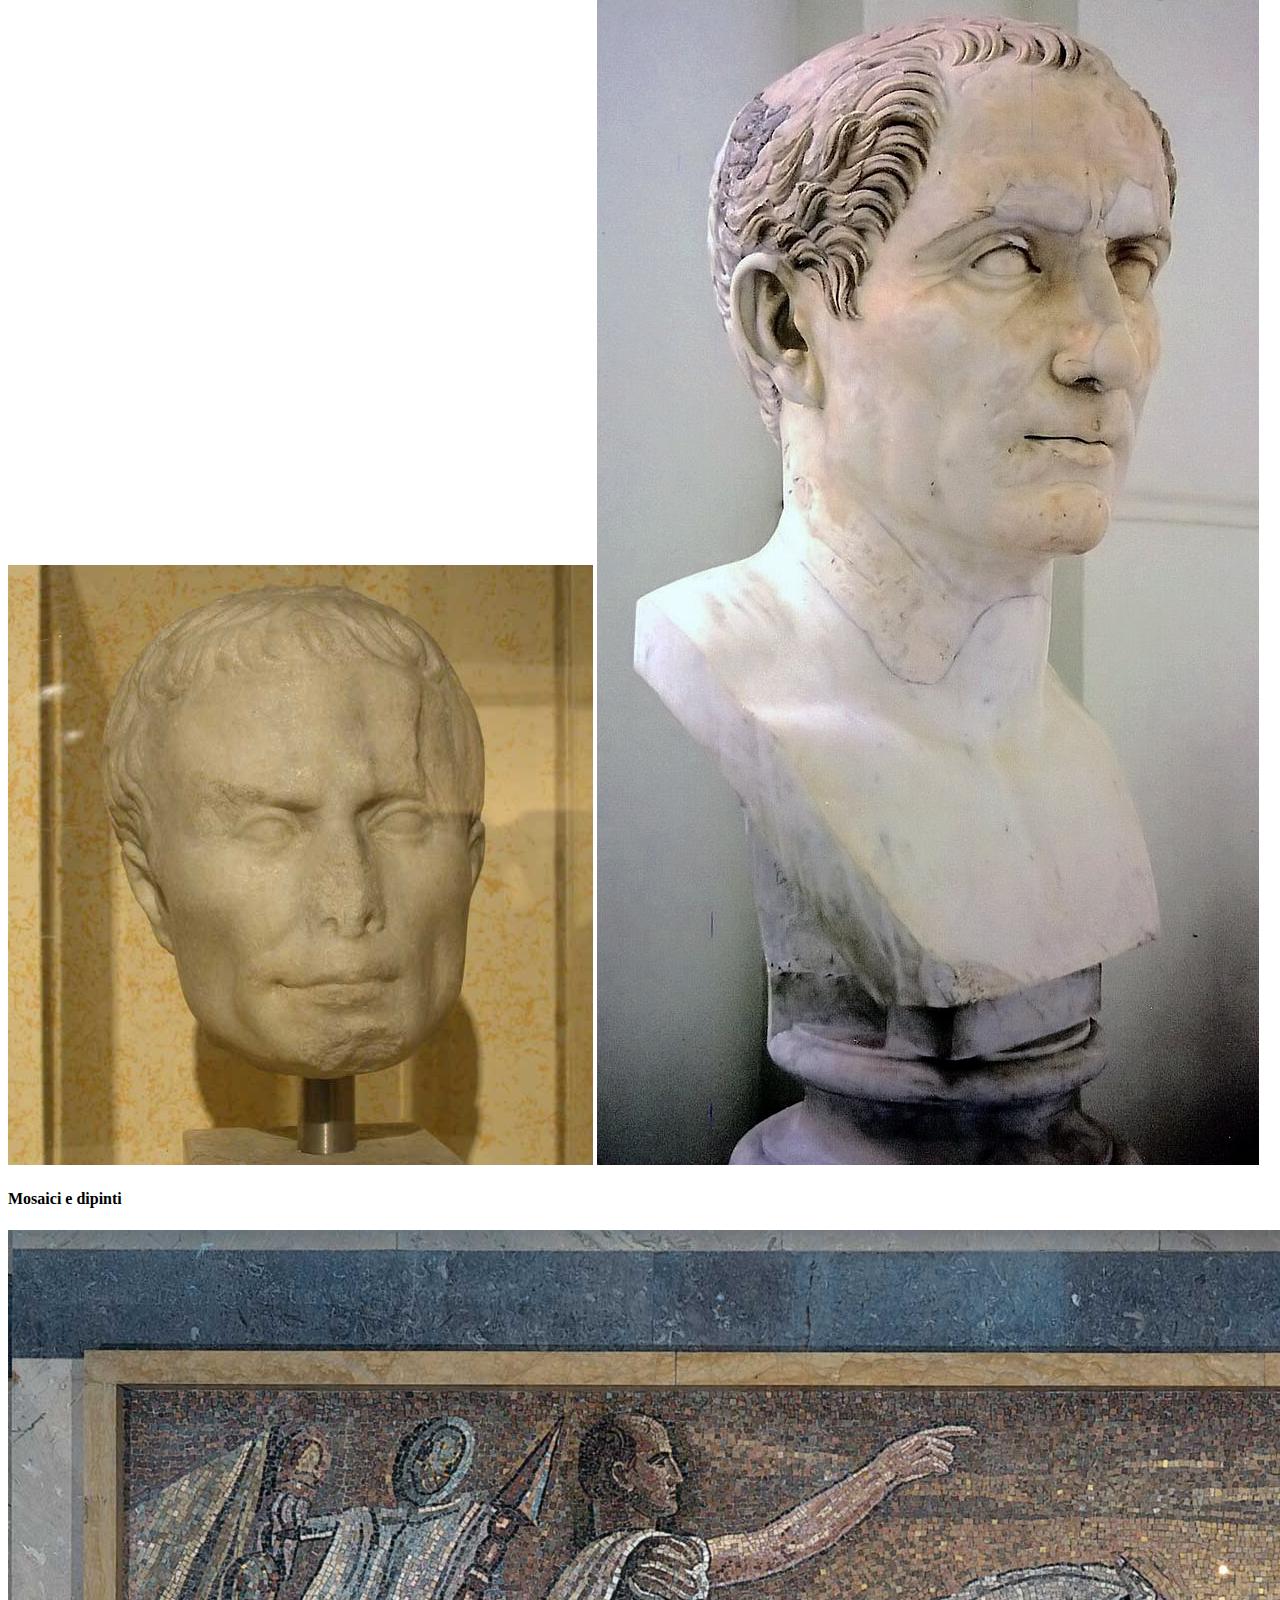
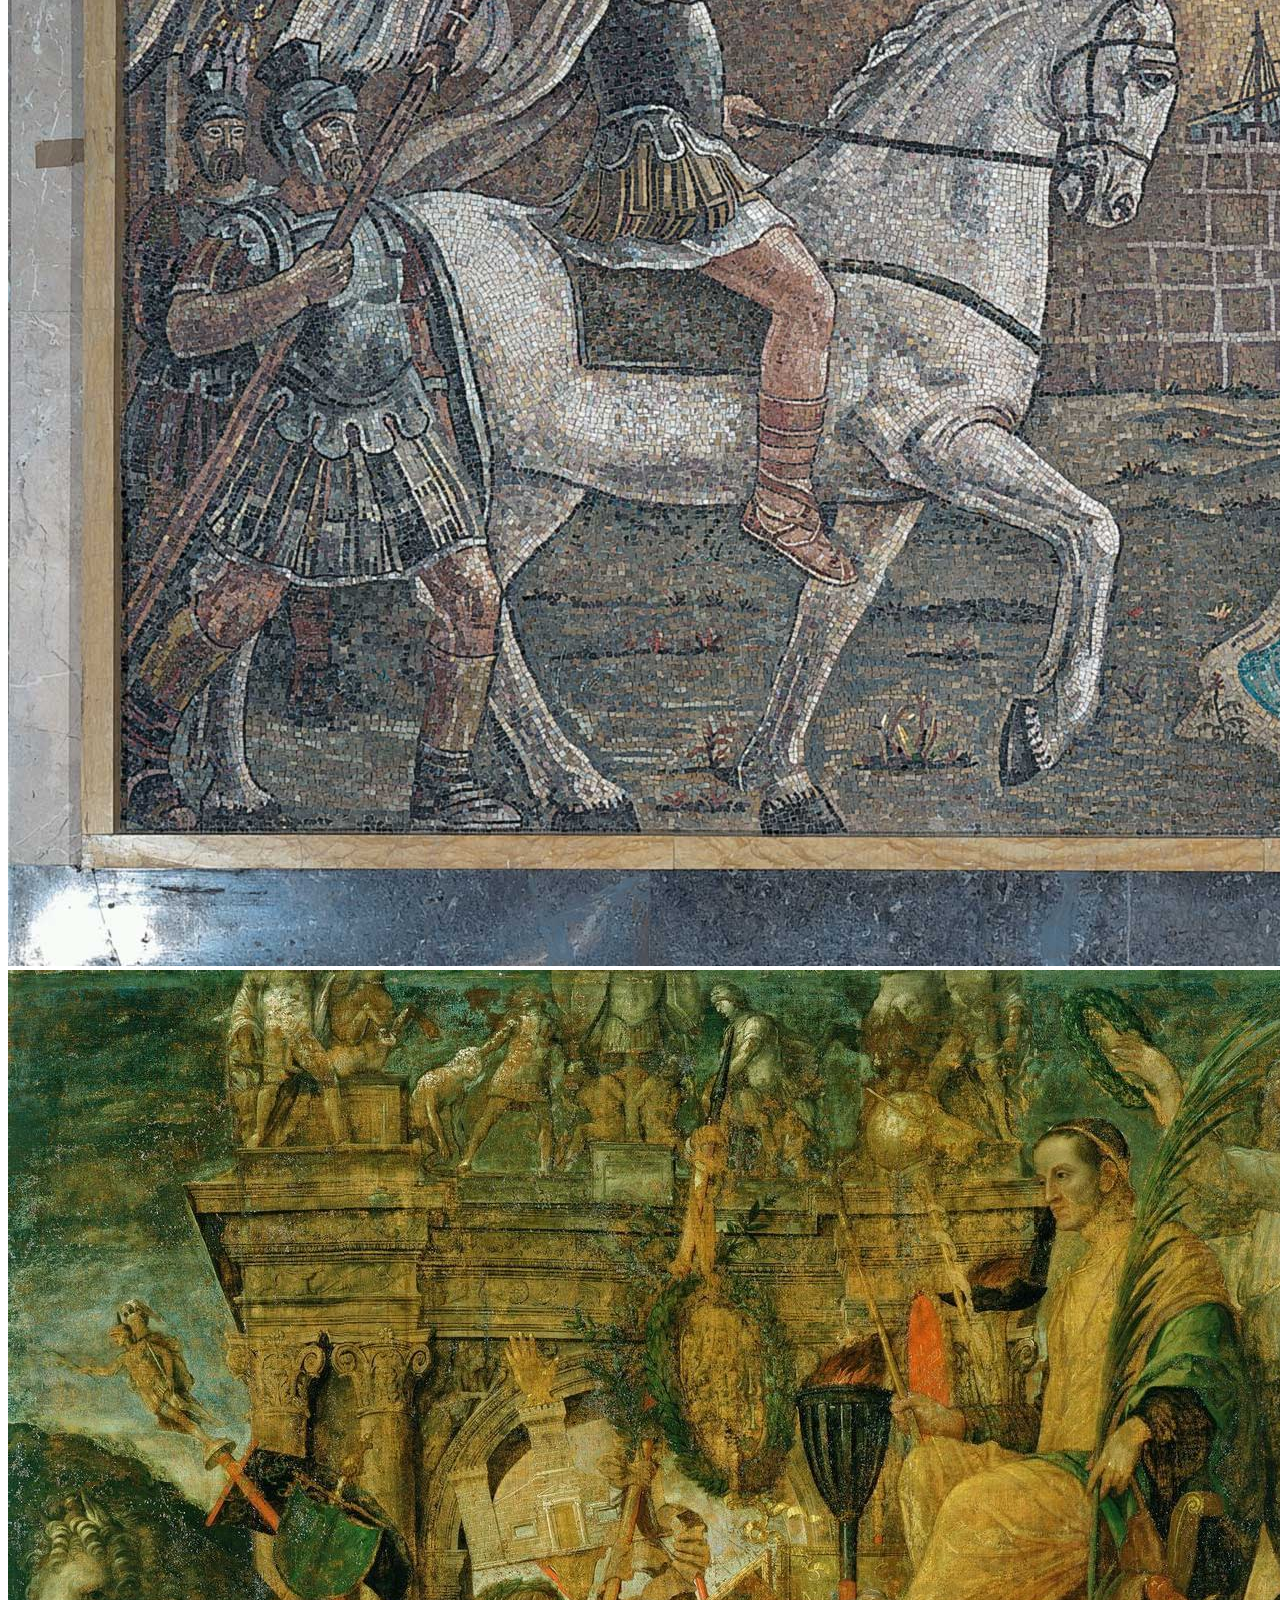
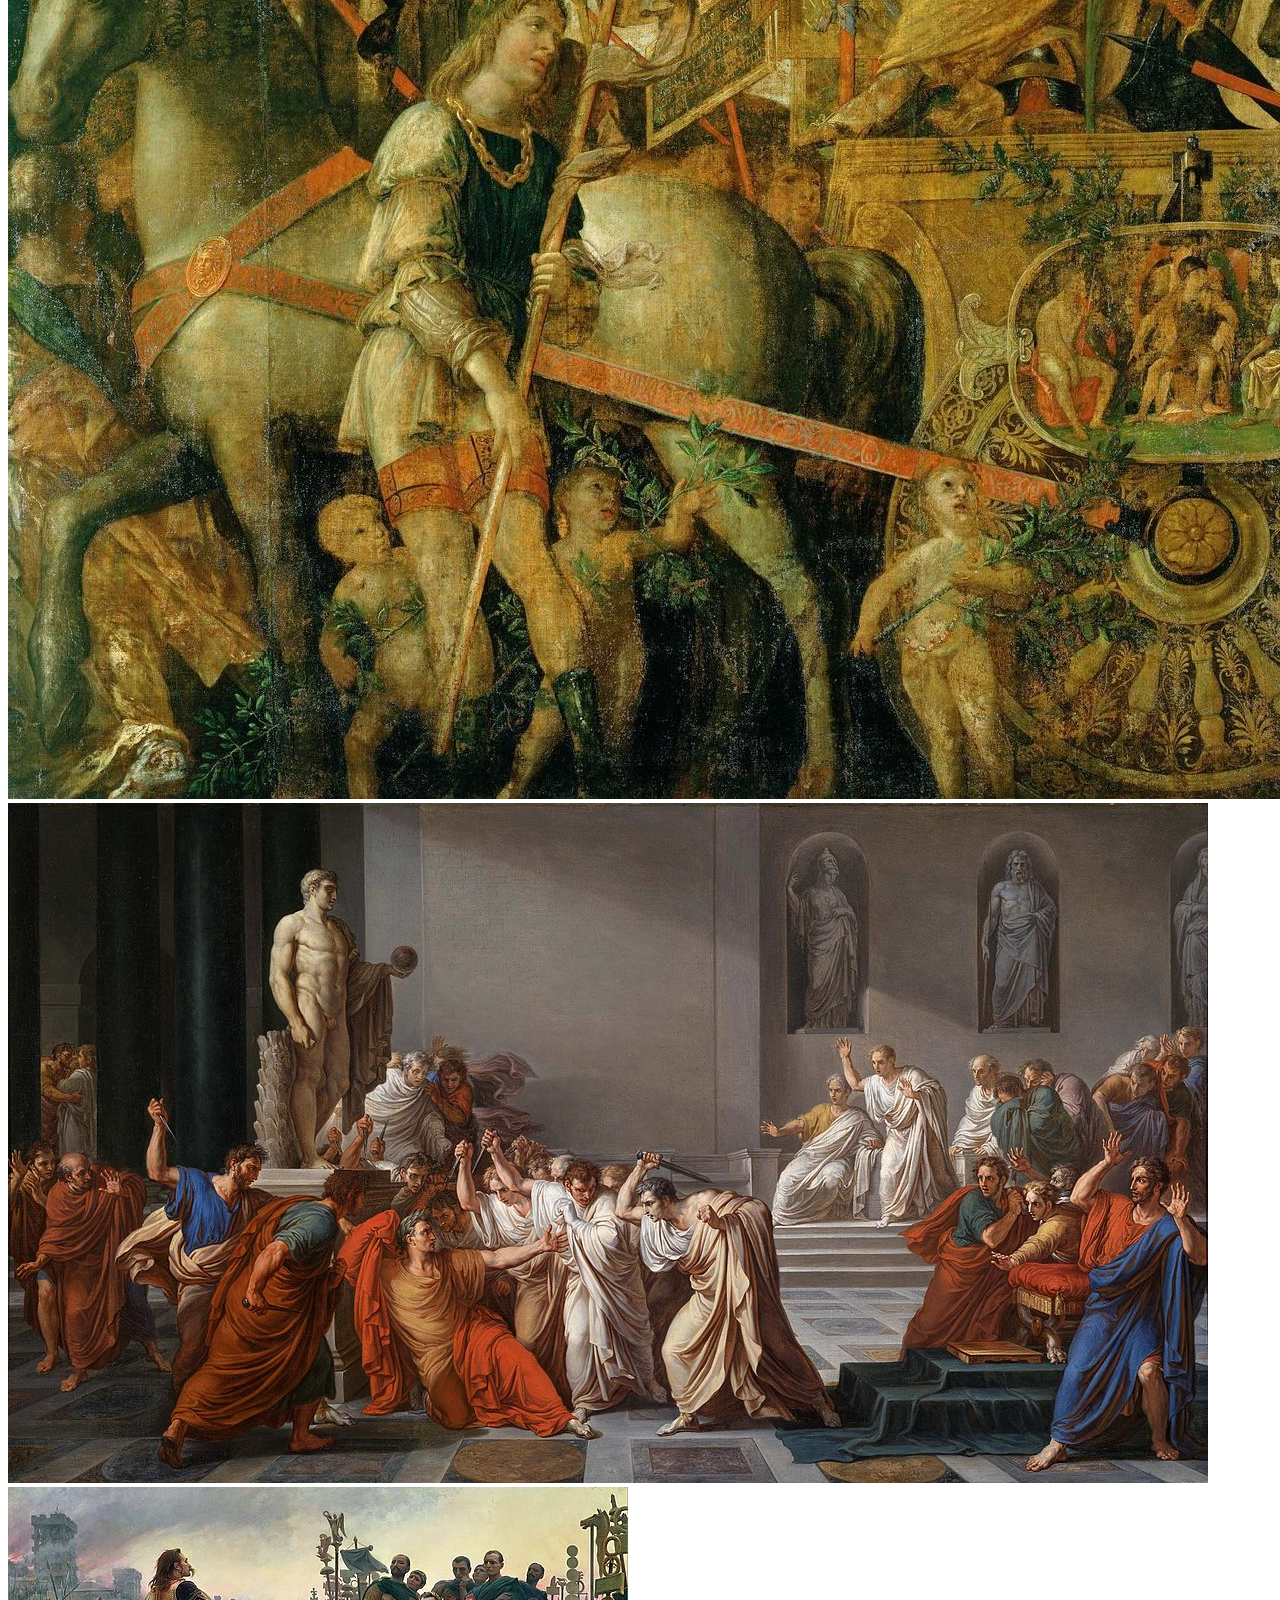
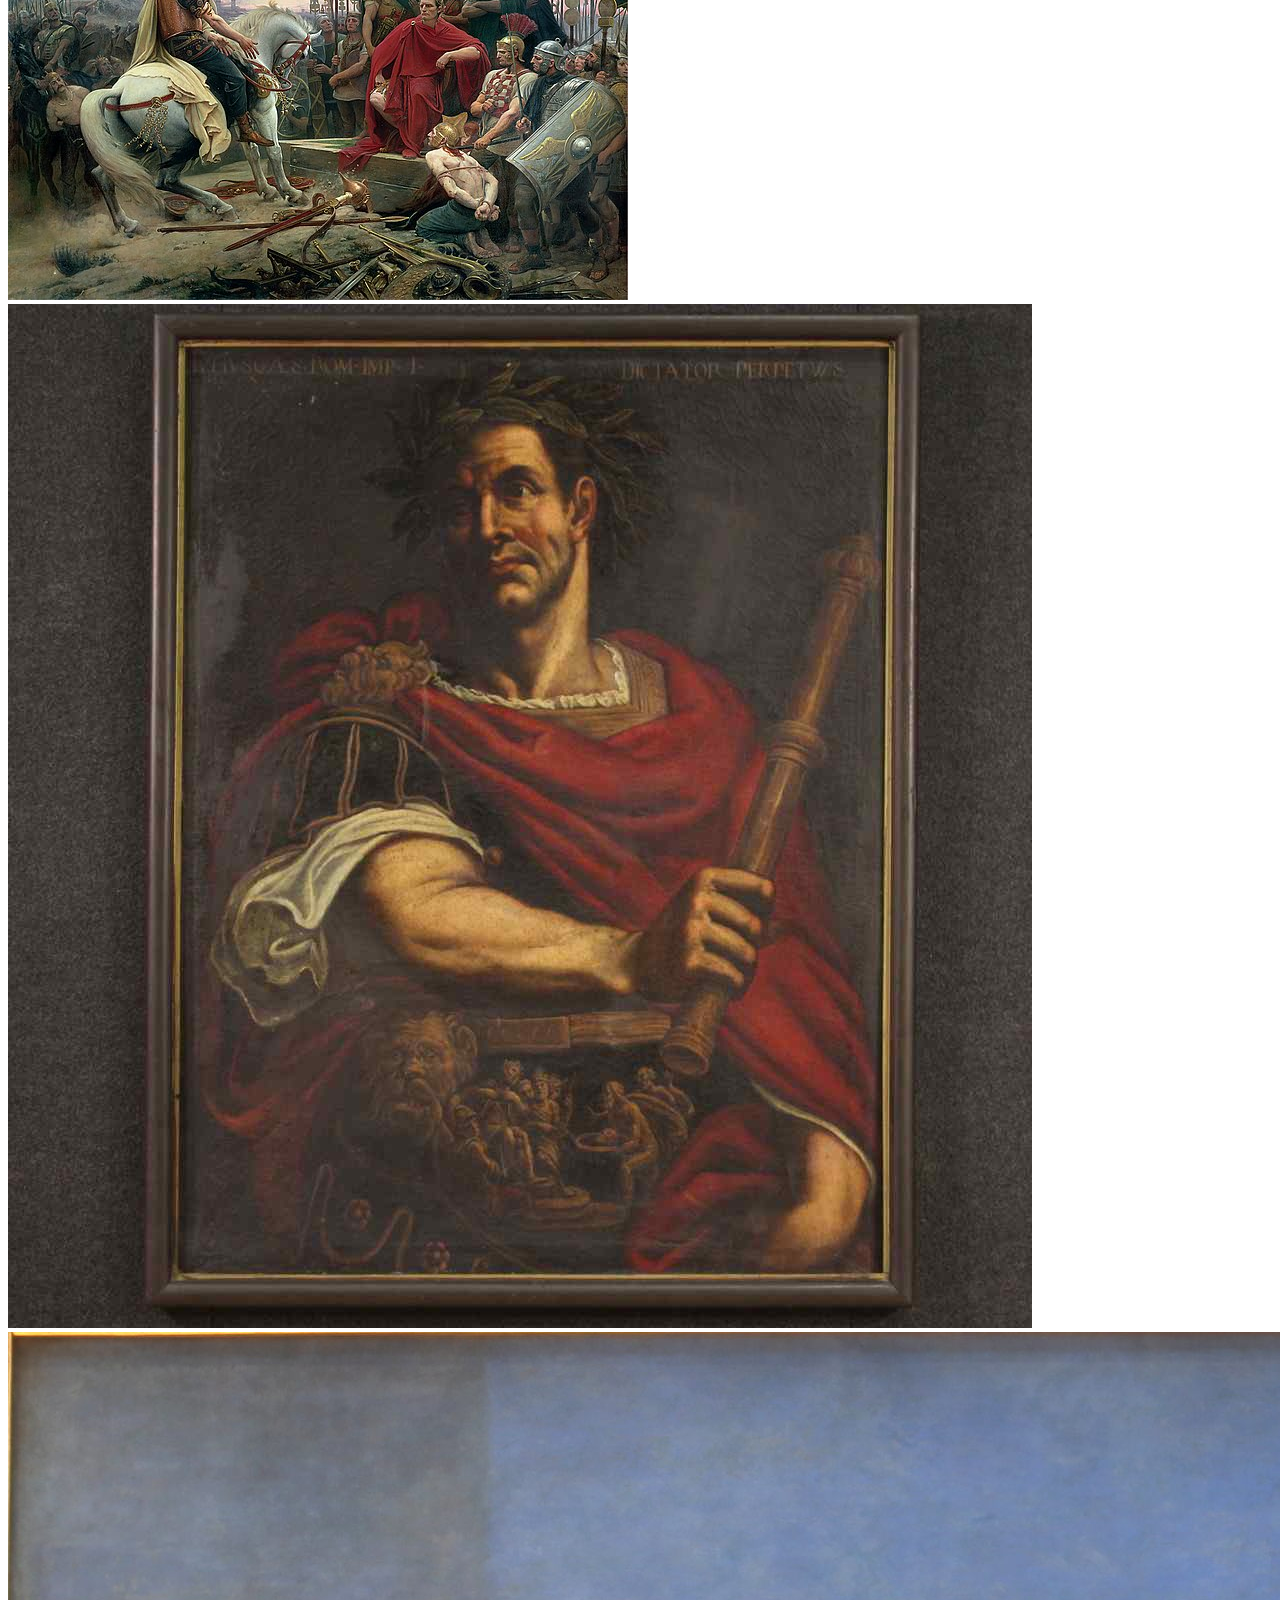
==== commit dfb627ed: "Update index.html" ====
--- a/index.html
+++ b/index.html
@@ -5,461 +5,6 @@
     <meta name="viewport" content="width=device-width, initial-scale=1.0">
     <title>Archivio dei commentarii di Cesare</title>
     <link href="https://fonts.googleapis.com/css2?family=Cormorant+Garamond:wght@400;700&display=swap" rel="stylesheet">
-                
-    <style>
-        body {
-            font-family: 'Cormorant Garamond', serif;
-            font-weight: bold;
-            line-height: 1.8;
-            margin: 0;
-            padding: 0;
-            background-image: url('papiro.jpg');
-            background-size: cover;
-            background-position: center;
-            background-attachment: fixed;
-            border: 4px groove #665e47; 
-            color: #333;
-            overflow-x: hidden; 
-        }
-        
-        .gallery-container {
-            width: 60%;
-            padding: 20px 10px;
-            background-color: #faf6ef;
-            border: 2px solid #4a2a2a;;
-            border-radius: 8px;
-            text-align: center;
-            display: flex;
-            flex-direction: column;
-            align-items: center;
-            justify-content: center;
-            max-width: 900px;
-            margin: auto;
-            margin-top: 50px;
-        }
-
-        .gallery-section {
-            margin-bottom: 30px;
-        }
-
-        .gallery-section h3 {
-            font-size: 1.5em;
-            color: #4a2a2a;
-            margin-bottom: 10px;
-        }
-
-        .gallery {
-            display: flex;
-            flex-wrap: wrap;
-            justify-content: center;
-            gap: 15px;
-            padding: 20px;
-        }
-
-        .gallery img {
-            max-width: 150px;
-            height: auto;
-            object-fit: cover;
-            border-radius: 10px;
-            box-shadow: 0px 4px 6px rgba(0, 0, 0, 0.1);
-            margin: 10px;
-            cursor: zoom-in;
-            transition: transform 0.3s ease;
-        }
-        
-        .gallery img:hover {
-            transform: scale(1.1);
-        }
-    
-
-        header {
-            background-image: url("immagine1.jpg"); 
-            color: white;
-            padding: 30px;
-            text-align: center;
-        }
-
-        header h1 {
-            margin: 0;
-            text-shadow: 2px 2px 5px black;
-            font-size: 3em;
-            font-weight: bold;
-        }
-
-        header nav ul {
-            position: sticky;
-            list-style: none;
-            padding: 0;
-            margin: 20px 0;
-            display: flex; 
-            justify-content: center;
-            transition: transform 0.5s ease;
-        }
-
-        header nav ul li {
-            display: inline-block;
-            margin: 0 10px;
-        }
-
-        header nav ul li a {
-            display: block;
-            padding: 8px 15px;
-            background-color: #4a2a2a;
-            color: white;
-            text-decoration: none;
-            border-radius: 15px;
-            font-size: 1em;
-            transition: background-color 0.3s ease, transform 0.3s ease;
-        }
-
-        header nav ul li a:hover {
-            background-color: #6f3f3f;
-            transform: scale(1.1);
-            text-shadow: 2px 2px 5px black;
-        }
-
-        header nav ul li a:focus {
-            outline: none;
-            border: 2px solid #fff;
-        }
-
-        main {
-            padding: 40px;
-            text-align: center;
-            max-width: 1200px;
-            margin: auto;
-        }
-        
-        img {
-            border-radius: 10px;
-            box-shadow: 0 10px 20px rgba(0, 0, 0, 0.15);
-            width: 40%;  
-            height: auto;
-            display: block; 
-            margin: 20px auto; 
-            transition: transform 0.3s ease-in-out;
-        }
-        
-        img:hover {
-            transform: scale(1.1); 
-        }         
-
-        main h2 {
-            color: #4a2a2a;
-            font-size: 2.5em;
-            font-weight: bold;
-        }
-
-        p {
-            font-size: 1.2em;
-            margin-bottom: 20px;
-            line-height: 2;
-            letter-spacing: 0.5px;
-            padding: 0 15px;
-        }
-        
-        button {
-            font-family: 'Cormorant Garamond', serif; 
-            font-size: 1.2em; 
-            padding: 12px 25px;
-            background-color: #4a2a2a;
-            color: white;
-            border-radius: 8px;
-            border: none;
-            cursor: pointer;
-            transition: background-color 0.3s, transform 0.3s ease;
-        }
-
-        button:hover {
-            background-color: #7b3d3d;
-            transform: scale(1.1);
-        }
-
-        .button {
-            display: inline-block;
-            margin-top: 25px;
-            padding: 12px 25px;
-            background-color: #4a2a2a;
-            color: white;
-            text-decoration: none;
-            border-radius: 8px;
-            font-size: 1.3em;
-            transition: background-color 0.3s, transform 0.3s ease;
-        }
-
-        .button:hover {
-            background-color: #7b3d3d;
-            transform: scale(1.1);
-        }
-
-        footer {
-            text-align: center;
-            padding: 20px;
-            background-color: #262626;
-            color: white;
-            position: relative;
-            margin-top: 30px;
-        }
-
-        h2 {
-            font-size: 2.5em; 
-            color: #4a2a2a;
-            font-weight: bold;
-        }
-
-        h3 {
-            font-size: 2.5em; 
-            color: #4a2a2a;
-            margin-bottom: 10px;
-        }
-        
-        h4 {
-            font-size: 1.5em;
-            color: #4a2a2a;
-            margin-bottom: 10px;
-        }
-
-        #contatti {
-            align-items: center;
-            margin: 0 auto;
-            max-width: 800px;
-        }
-        
-        .image-popup {
-            display: none;
-            position: fixed;
-            top: 0;
-            left: 0;
-            width: 100%;
-            height: 100%;
-            background: rgba(0, 0, 0, 0.7);
-            justify-content: center;
-            align-items: center;
-        }
-
-        .image-popup img {
-            max-width: 90%;
-            max-height: 90%;
-            object-fit: contain;
-        }
-
-        .lightbox {
-            position: fixed;
-            top: 0;
-            left: 0;
-            width: 100%;
-            height: 100%;
-            background-color: rgba(0, 0, 0, 0.7);
-            display: flex;
-            justify-content: center;
-            align-items: center;
-            visibility: hidden;
-            opacity: 0;
-            transition: visibility 0s, opacity 0.5s ease;
-        }
-
-        #lightbox.active {
-            opacity: 1;
-            visibility: visible;
-        }
-
-        .lightbox img {
-            max-width: 100%;
-            max-height: 100no%;
-            object-fit: contain;
-        }
-
-        .lightbox .close {
-            position: absolute;
-            top: 10px;
-            right: 10px;
-            font-size: 30px;
-            color: white;
-            cursor: pointer;
-        }
-        
-        .fade-in {
-            opacity: 0;
-            transform: translateY(20px);
-            transition: opacity 0.5s ease-in-out; 
-        }
-
-        .fade-in.visible {
-            opacity: 1;
-            transform: translateY(0);
-        }
-
-        .close {
-            position: absolute;
-            top: 10px;
-            right: 10px;
-            color: white;
-            font-size: 30px;
-            cursor: pointer;
-            z-index: 2;
-        }
-
-        .close:hover {
-            color: #bbb;
-        }
-
-        .prev, .next {
-            position: absolute;
-            top: 50%;
-            font-size: 30px;
-            color: white;
-            background-color: rgba(0, 0, 0, 0.5);
-            padding: 10px;
-            cursor: pointer;
-            user-select: none;
-        }
-
-        .prev {
-            left: 10px;
-        }
-
-        .next {
-            right: 10px;
-        }
-
-        .prev:hover, .next:hover {
-            background-color: rgba(0, 0, 0, 0.7);
-        }
-
-        #contact-form {
-            display: inline-block;
-            text-align: left;
-            width: 100%;
-            display: flex;
-            flex-direction: column;
-            align-items: center;
-            gap: 10px;
-            text-align: center;
-            max-width: 400px;
-            margin: auto;
-        }
-
-        #contact-form label {
-            font-size: 1.2em;
-            margin-bottom: 2px;
-            color: #4a2a2a;
-        }
-                
-        #contact-form input {
-            padding: 10px;
-            font-size: 1.1em;
-            border: 2px solid #4a2a2a;
-            border-radius: 5px;
-        }
-
-        #contact-form input[type="email"] {
-            font-family: 'Cormorant Garamond', serif;
-            font-size: 1.1em;
-            padding: 10px;
-            margin-bottom: 20px;
-            margin-top: 0;
-            width: 80%;
-            border-radius: 8px;
-            border: 1px solid #ccc;
-            text-align: center;
-        }
-
-        #contact-form button {
-            font-size: 1.2em;
-            padding: 12px 25px;
-            background-color: #4a2a2a;
-            color: white;
-            border-radius: 8px;
-            border: none;
-            cursor: pointer;
-            transition: background-color 0.3s, transform 0.3s ease;
-            margin-top: 20px;
-        }
-
-        #contact-form button:hover {
-            background-color: #7b3d3d;
-            transform: scale(1.1);
-        }
-
-        .modal {
-            display: none;
-            position: fixed;
-            z-index: 1;
-            left: 0;
-            top: 0;
-            width: 100%;
-            height: 100%;
-            background-color: rgba(0, 0, 0, 0.8);
-            align-items: center;
-            justify-content: center;
-            overflow-y: auto;
-        }
-
-        .modal img {
-            width: 100%;
-            height: auto;
-            object-fit: contain;
-        }
-
-        .modal p {
-            color: white;
-            text-align: center;
-            margin-top: 10px;
-            font-size: 1.2em;
-        }
-
-        .modal-content {
-            width: 80%;
-            height: auto;
-            max-height: 80vh;
-            margin: auto;
-            border-radius: 10px;
-            box-shadow: 0 6px 20px rgba(0, 0, 0, 0.3);
-        }
-
-        #caption {
-            display: block;
-            margin-top: 10px;
-            color: white;
-            padding: 10px;
-            text-align: center;
-            font-size: 1.5em;
-        }
-
-        @media (max-width: 50%) {
-            header h1 {
-                font-size: 2em;
-            }
-
-            .button {
-                font-size: 1.1em;
-                padding: 10px 20px;
-            }
-
-            .gallery img {
-                width: 100px;
-            }
-        
-            button:hover {
-              background-color: #7b3d3d;
-              transform: scale(1.1);
-            }
-            
-            .modal-content {
-                width: 100%;
-            }
-
-            #contatti {
-               text-align: center;
-               margin: 0 auto;
-               max-width: 800px;
-            }
-
-            
-        html {
-            scroll-behavior: smooth;
-        }
-    </style>
 </head>
 
 <body>
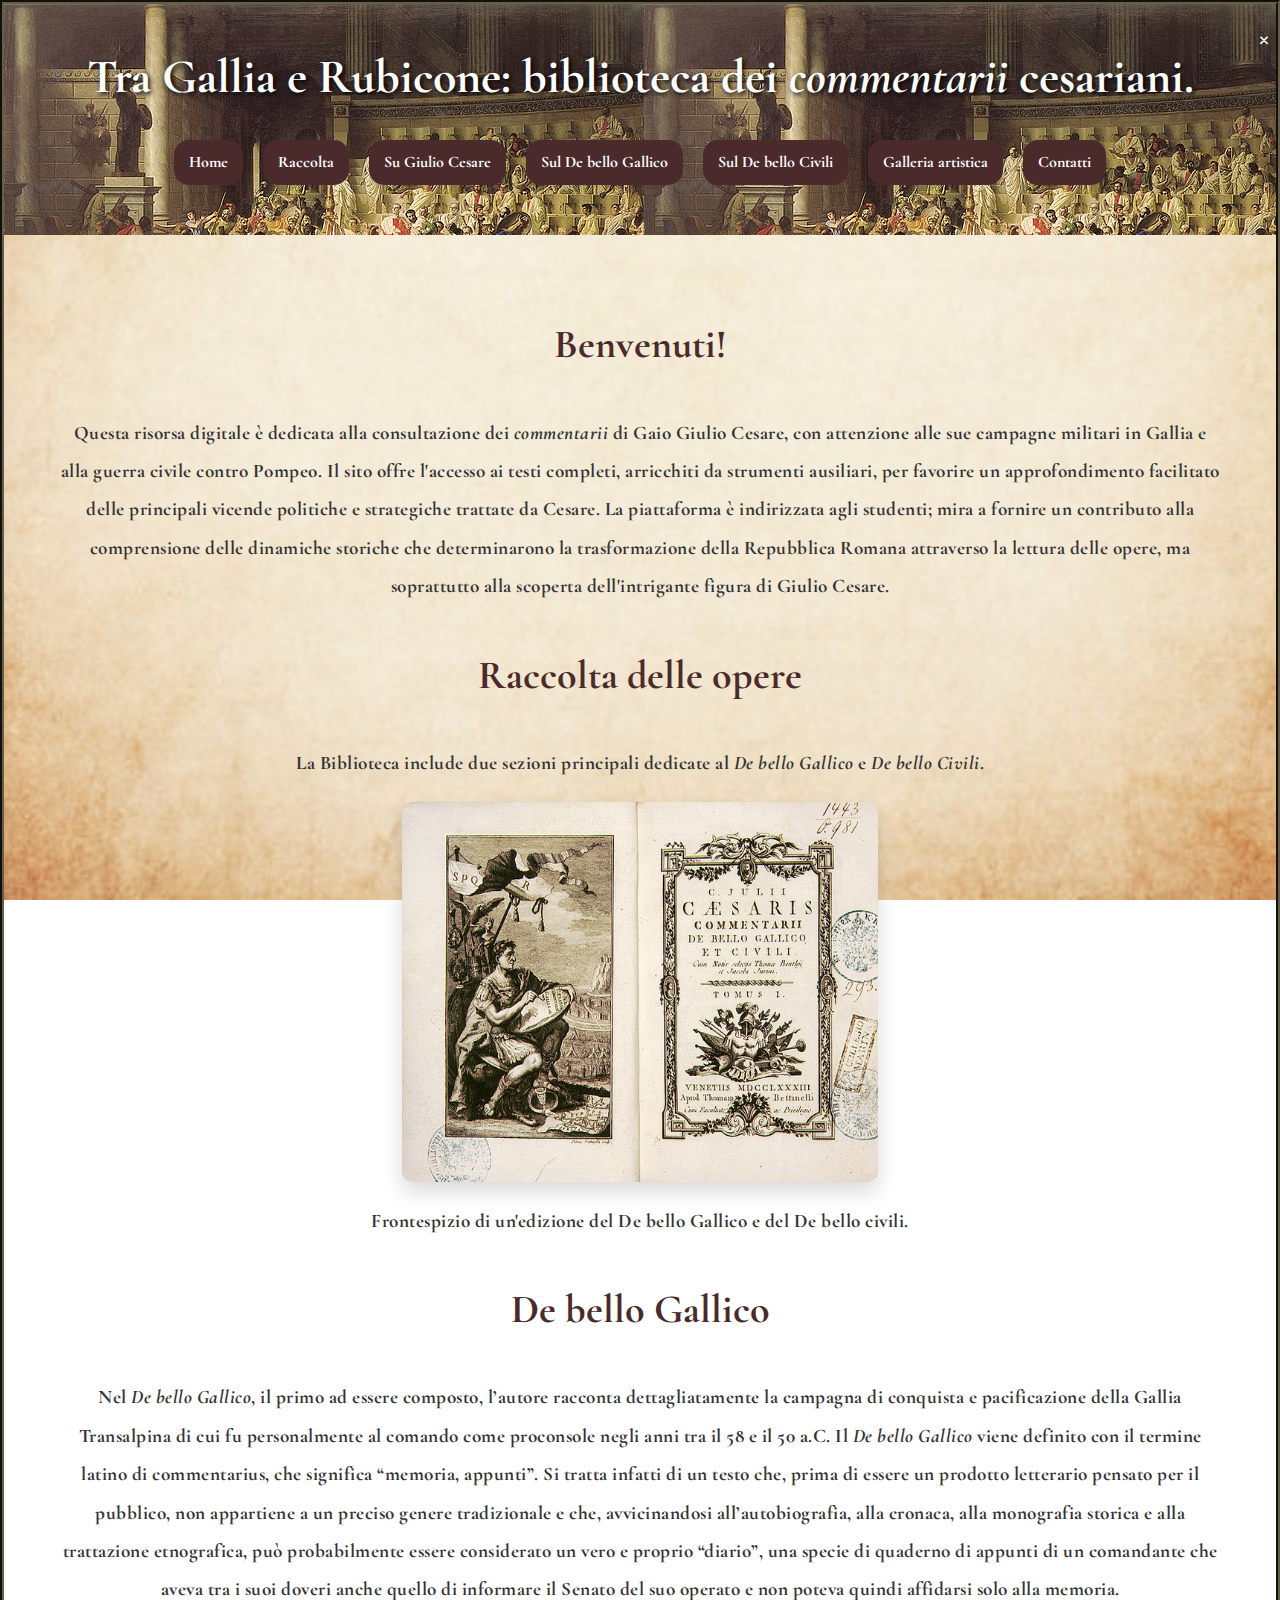
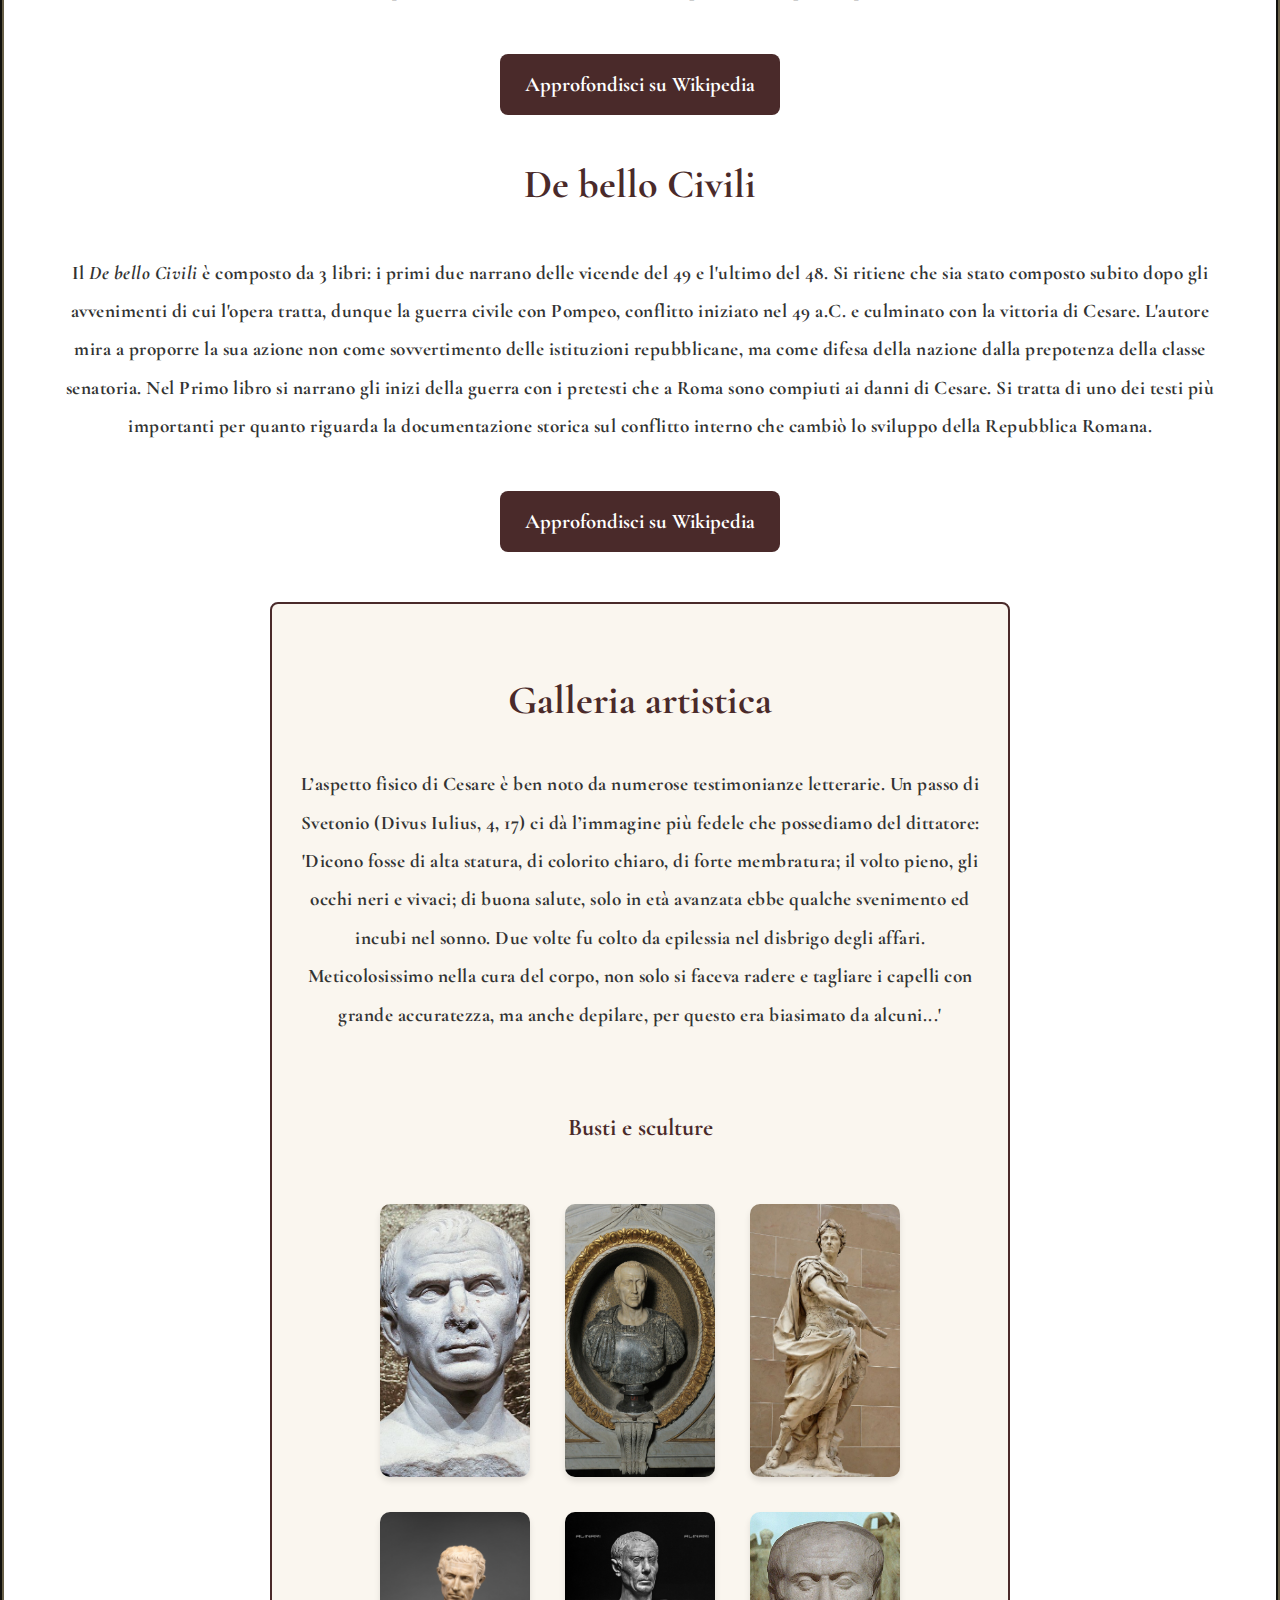
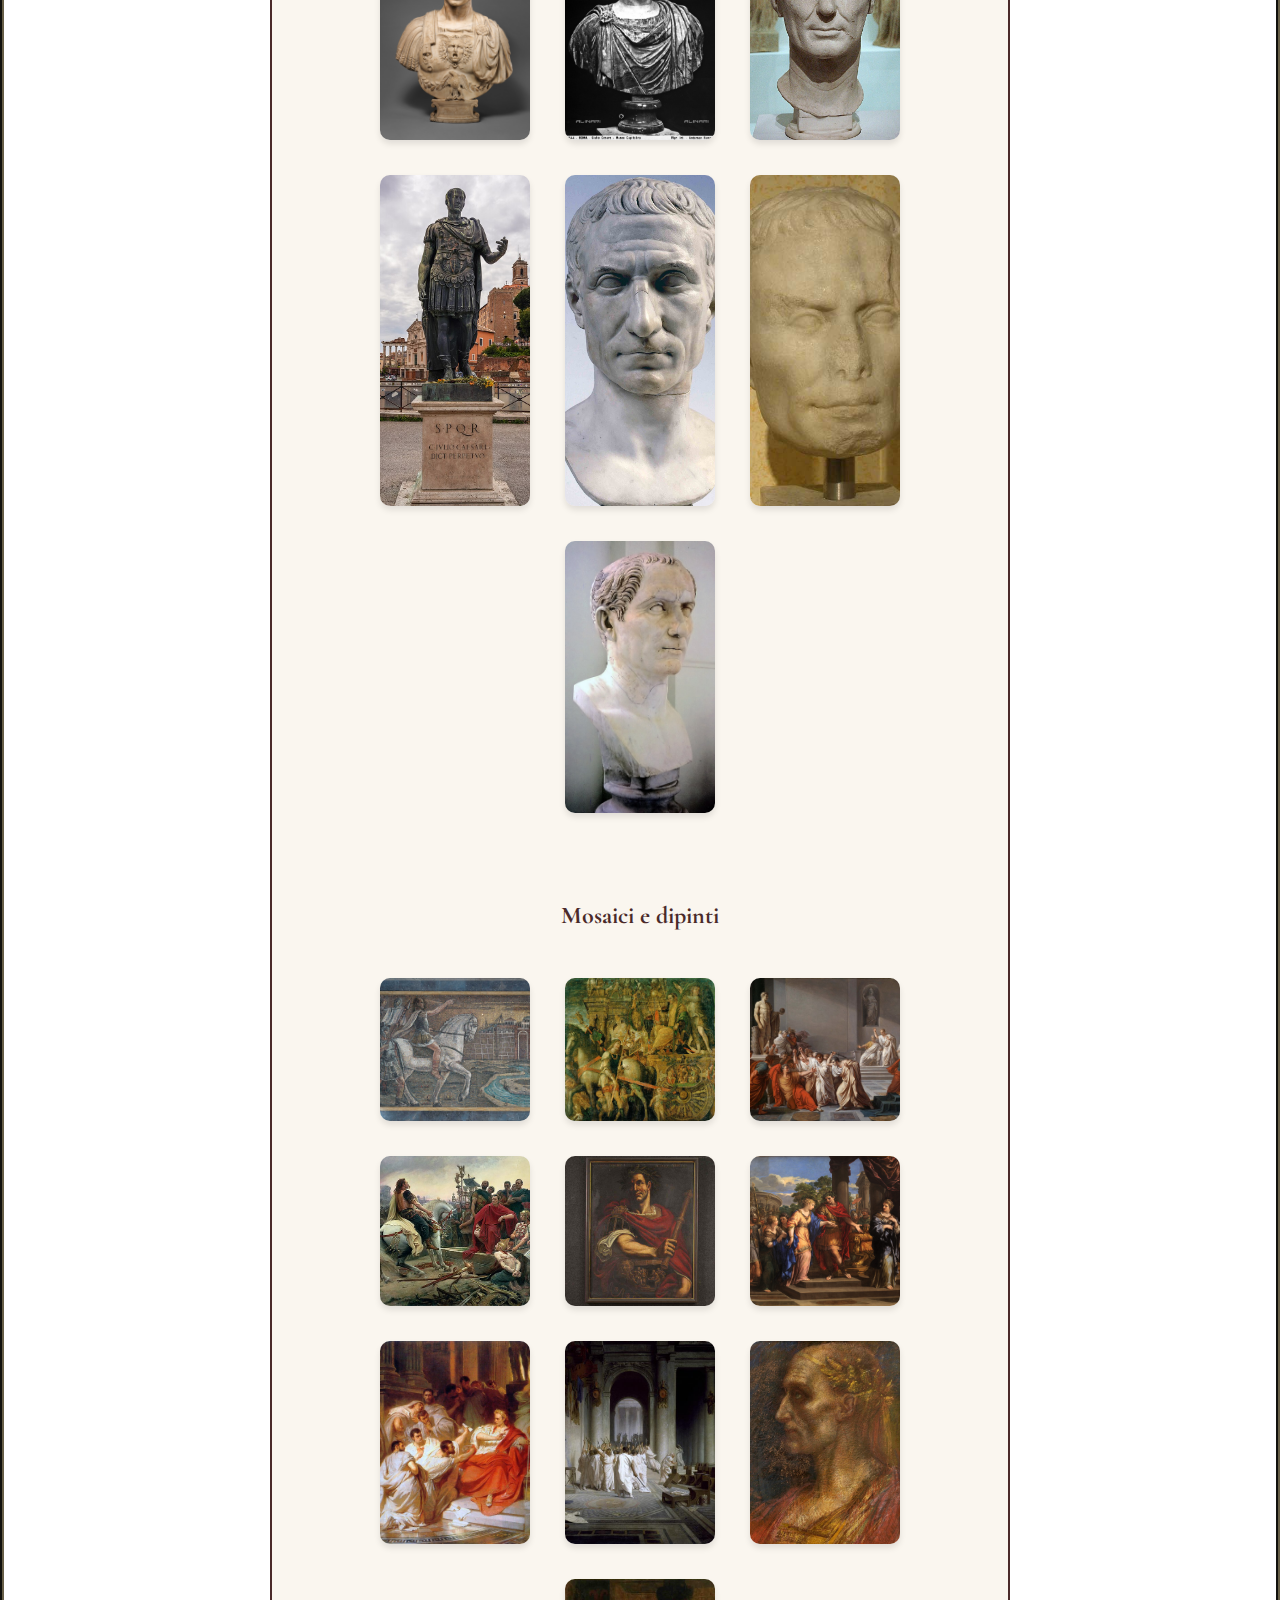
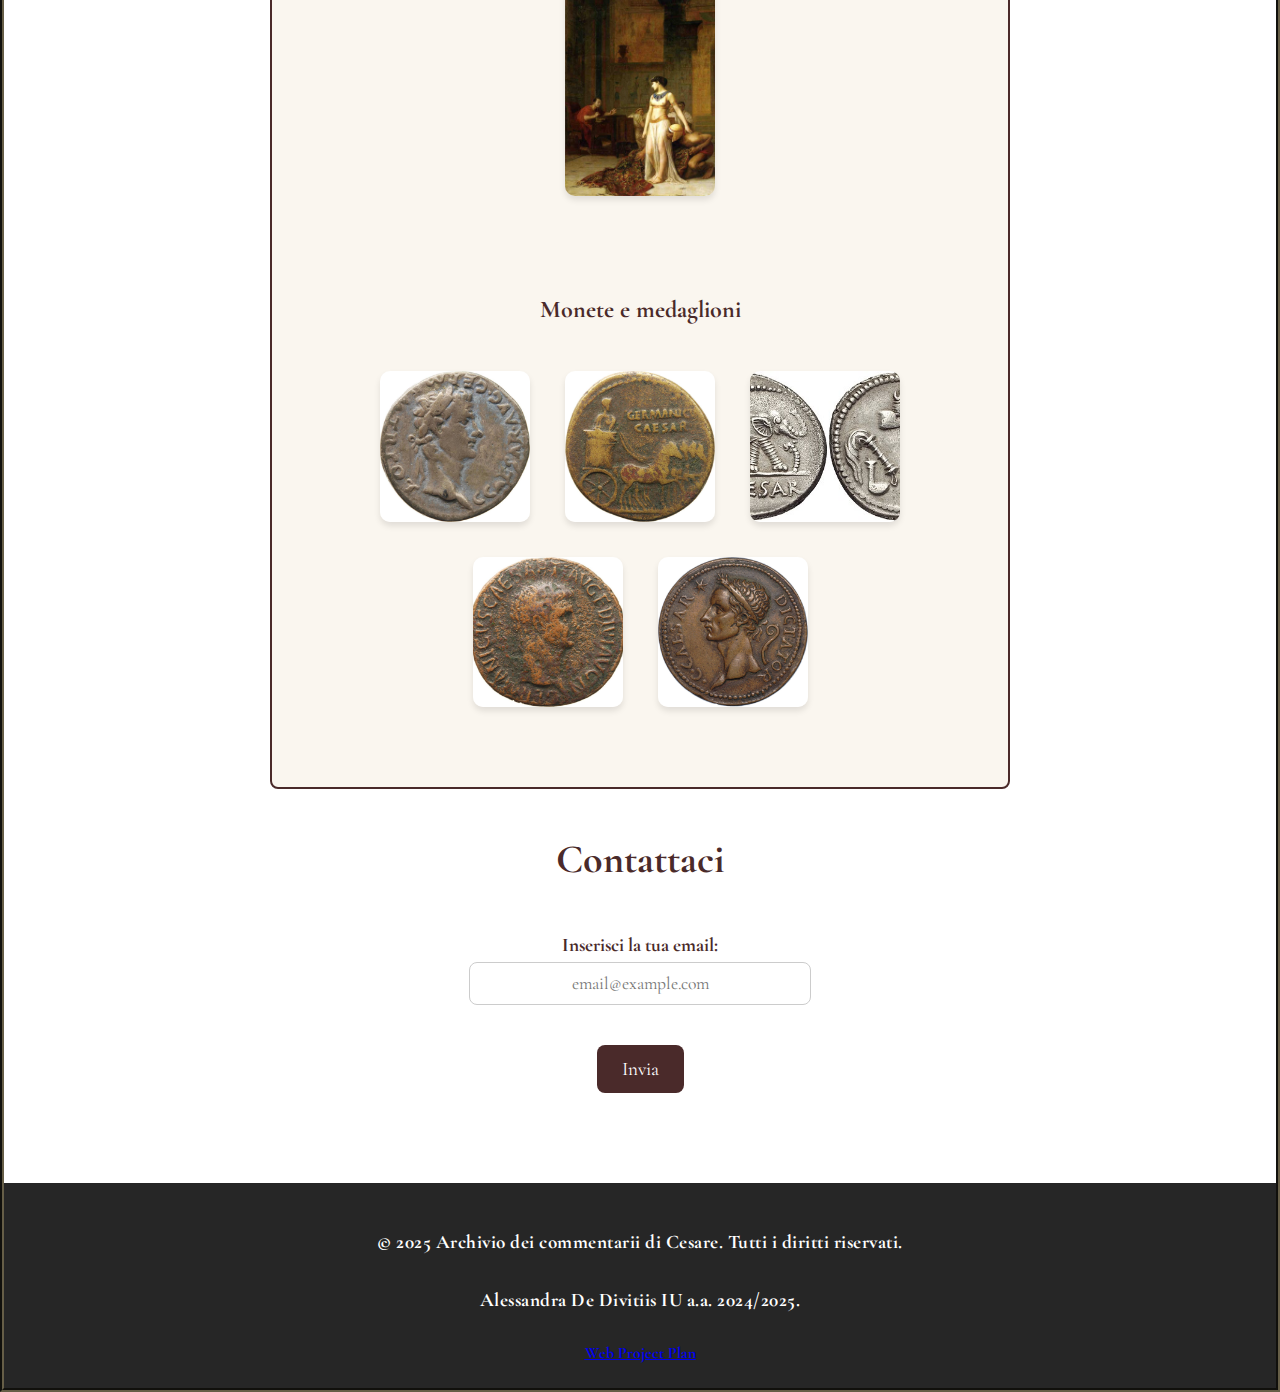
==== commit 623dd138: "Update index.html" ====
--- a/index.html
+++ b/index.html
@@ -4,8 +4,880 @@
     <meta charset="UTF-8">
     <meta name="viewport" content="width=device-width, initial-scale=1.0">
     <title>Archivio dei commentarii di Cesare</title>
+    
     <link href="https://fonts.googleapis.com/css2?family=Cormorant+Garamond:wght@400;700&display=swap" rel="stylesheet">
+    <meta name="DC.Title" content="Archivio dei Commentarii di Cesare">
+    <meta name="DC.Creator" content="Alessandra De Divitiis">
+    <meta name="DC.Subject" content="Giulio Cesare, storia romana, De Bello Gallico, De Bello Civili">
+    <meta name="DC.Description" content="Biblioteca digitale dedicata ai Commentarii di Giulio Cesare, con sezioni sui suoi scritti e una galleria artistica.">
+    <meta name="DC.Publisher" content="Università di Bologna">
+    <meta name="DC.Date" content="2025-02-05">
+    <meta name="DC.Type" content="Biblioteca Digitale">
+    <meta name="DC.Format" content="text/html">
+    <meta name="DC.Language" content="it">
+    <meta name="DC.Identifier" content="https://tuo-sito-web.com">
 </head>
+    <body>
+        <style>
+        body {
+            font-family: 'Cormorant Garamond', serif;
+            font-weight: bold;
+            line-height: 1.8;
+            margin: 0;
+            padding: 0;
+            background-image: url('papiro.jpg');
+            background-size: cover;
+            background-position: center;
+            background-attachment: fixed;
+            border: 4px groove #665e47; 
+            color: #333;
+            overflow-x: hidden; 
+        }
+        
+        .gallery-container {
+            width: 60%;
+            padding: 20px 10px;
+            background-color: #faf6ef;
+            border: 2px solid #4a2a2a;;
+            border-radius: 8px;
+            text-align: center;
+            display: flex;
+            flex-direction: column;
+            align-items: center;
+            justify-content: center;
+            max-width: 900px;
+            margin: auto;
+            margin-top: 50px;
+        }
+
+        .gallery-section {
+            margin-bottom: 30px;
+        }
+
+        .gallery-section h3 {
+            font-size: 1.5em;
+            color: #4a2a2a;
+            margin-bottom: 10px;
+        }
+
+        .gallery {
+            display: flex;
+            flex-wrap: wrap;
+            justify-content: center;
+            gap: 15px;
+            padding: 20px;
+        }
+
+        .gallery img {
+            max-width: 150px;
+            height: auto;
+            object-fit: cover;
+            border-radius: 10px;
+            box-shadow: 0px 4px 6px rgba(0, 0, 0, 0.1);
+            margin: 10px;
+            cursor: zoom-in;
+            transition: transform 0.3s ease;
+        }
+        
+        .gallery img:hover {
+            transform: scale(1.1);
+        }
+    
+
+        header {
+            background-image: url("immagine1.jpg"); 
+            color: white;
+            padding: 30px;
+            text-align: center;
+        }
+
+        header h1 {
+            margin: 0;
+            text-shadow: 2px 2px 5px black;
+            font-size: 3em;
+            font-weight: bold;
+        }
+
+        header nav ul {
+            position: sticky;
+            list-style: none;
+            padding: 0;
+            margin: 20px 0;
+            display: flex; 
+            justify-content: center;
+            transition: transform 0.5s ease;
+        }
+
+        header nav ul li {
+            display: inline-block;
+            margin: 0 10px;
+        }
+
+        header nav ul li a {
+            display: block;
+            padding: 8px 15px;
+            background-color: #4a2a2a;
+            color: white;
+            text-decoration: none;
+            border-radius: 15px;
+            font-size: 1em;
+            transition: background-color 0.3s ease, transform 0.3s ease;
+        }
+
+        header nav ul li a:hover {
+            background-color: #6f3f3f;
+            transform: scale(1.1);
+            text-shadow: 2px 2px 5px black;
+        }
+
+        header nav ul li a:focus {
+            outline: none;
+            border: 2px solid #fff;
+        }
+
+        main {
+            padding: 40px;
+            text-align: center;
+            max-width: 1200px;
+            margin: auto;
+        }
+        
+        img {
+            border-radius: 10px;
+            box-shadow: 0 10px 20px rgba(0, 0, 0, 0.15);
+            width: 40%;  
+            height: auto;
+            display: block; 
+            margin: 20px auto; 
+            transition: transform 0.3s ease-in-out;
+        }
+        
+        img:hover {
+            transform: scale(1.1); 
+        }         
+
+        main h2 {
+            color: #4a2a2a;
+            font-size: 2.5em;
+            font-weight: bold;
+        }
+
+        p {
+            font-size: 1.2em;
+            margin-bottom: 20px;
+            line-height: 2;
+            letter-spacing: 0.5px;
+            padding: 0 15px;
+        }
+        
+        button {
+            font-family: 'Cormorant Garamond', serif; 
+            font-size: 1.2em; 
+            padding: 12px 25px;
+            background-color: #4a2a2a;
+            color: white;
+            border-radius: 8px;
+            border: none;
+            cursor: pointer;
+            transition: background-color 0.3s, transform 0.3s ease;
+        }
+
+        button:hover {
+            background-color: #7b3d3d;
+            transform: scale(1.1);
+        }
+
+        .button {
+            display: inline-block;
+            margin-top: 25px;
+            padding: 12px 25px;
+            background-color: #4a2a2a;
+            color: white;
+            text-decoration: none;
+            border-radius: 8px;
+            font-size: 1.3em;
+            transition: background-color 0.3s, transform 0.3s ease;
+        }
+
+        .button:hover {
+            background-color: #7b3d3d;
+            transform: scale(1.1);
+        }
+
+        footer {
+            text-align: center;
+            padding: 20px;
+            background-color: #262626;
+            color: white;
+            position: relative;
+            margin-top: 30px;
+        }
+
+        h2 {
+            font-size: 2.5em; 
+            color: #4a2a2a;
+            font-weight: bold;
+        }
+
+        h3 {
+            font-size: 2.5em; 
+            color: #4a2a2a;
+            margin-bottom: 10px;
+        }
+        
+        h4 {
+            font-size: 1.5em;
+            color: #4a2a2a;
+            margin-bottom: 10px;
+        }
+
+        #contatti {
+            align-items: center;
+            margin: 0 auto;
+            max-width: 800px;
+        }
+        
+        .image-popup {
+            display: none;
+            position: fixed;
+            top: 0;
+            left: 0;
+            width: 100%;
+            height: 100%;
+            background: rgba(0, 0, 0, 0.7);
+            justify-content: center;
+            align-items: center;
+        }
+
+        .image-popup img {
+            max-width: 90%;
+            max-height: 90%;
+            object-fit: contain;
+        }
+
+        .lightbox {
+            position: fixed;
+            top: 0;
+            left: 0;
+            width: 100%;
+            height: 100%;
+            background-color: rgba(0, 0, 0, 0.7);
+            display: flex;
+            justify-content: center;
+            align-items: center;
+            visibility: hidden;
+            opacity: 0;
+            transition: visibility 0s, opacity 0.5s ease;
+        }
+
+        #lightbox.active {
+            opacity: 1;
+            visibility: visible;
+        }
+
+        .lightbox img {
+            max-width: 100%;
+            max-height: 100no%;
+            object-fit: contain;
+        }
+
+        .lightbox .close {
+            position: absolute;
+            top: 10px;
+            right: 10px;
+            font-size: 30px;
+            color: white;
+            cursor: pointer;
+        }
+        
+        .fade-in {
+            opacity: 0;
+            transform: translateY(20px);
+            transition: opacity 0.5s ease-in-out; 
+        }
+
+        .fade-in.visible {
+            opacity: 1;
+            transform: translateY(0);
+        }
+
+        .close {
+            position: absolute;
+            top: 10px;
+            right: 10px;
+            color: white;
+            font-size: 30px;
+            cursor: pointer;
+            z-index: 2;
+        }
+
+        .close:hover {
+            color: #bbb;
+        }
+
+        .prev, .next {
+            position: absolute;
+            top: 50%;
+            font-size: 30px;
+            color: white;
+            background-color: rgba(0, 0, 0, 0.5);
+            padding: 10px;
+            cursor: pointer;
+            user-select: none;
+        }
+
+        .prev {
+            left: 10px;
+        }
+
+        .next {
+            right: 10px;
+        }
+
+        .prev:hover, .next:hover {
+            background-color: rgba(0, 0, 0, 0.7);
+        }
+
+        #contact-form {
+            display: inline-block;
+            text-align: left;
+            width: 100%;
+            display: flex;
+            flex-direction: column;
+            align-items: center;
+            gap: 10px;
+            text-align: center;
+            max-width: 400px;
+            margin: auto;
+        }
+
+        #contact-form label {
+            font-size: 1.2em;
+            margin-bottom: 2px;
+            color: #4a2a2a;
+        }
+                
+        #contact-form input {
+            padding: 10px;
+            font-size: 1.1em;
+            border: 2px solid #4a2a2a;
+            border-radius: 5px;
+        }
+
+        #contact-form input[type="email"] {
+            font-family: 'Cormorant Garamond', serif;
+            font-size: 1.1em;
+            padding: 10px;
+            margin-bottom: 20px;
+            margin-top: 0;
+            width: 80%;
+            border-radius: 8px;
+            border: 1px solid #ccc;
+            text-align: center;
+        }
+
+        #contact-form button {
+            font-size: 1.2em;
+            padding: 12px 25px;
+            background-color: #4a2a2a;
+            color: white;
+            border-radius: 8px;
+            border: none;
+            cursor: pointer;
+            transition: background-color 0.3s, transform 0.3s ease;
+            margin-top: 20px;
+        }
+
+        #contact-form button:hover {
+            background-color: #7b3d3d;
+            transform: scale(1.1);
+        }
+
+        .modal {
+            display: none;
+            position: fixed;
+            z-index: 1;
+            left: 0;
+            top: 0;
+            width: 100%;
+            height: 100%;
+            background-color: rgba(0, 0, 0, 0.8);
+            align-items: center;
+            justify-content: center;
+            overflow-y: auto;
+        }
+
+        .modal img {
+            width: 100%;
+            height: auto;
+            object-fit: contain;
+        }
+
+        .modal p {
+            color: white;
+            text-align: center;
+            margin-top: 10px;
+            font-size: 1.2em;
+        }
+
+        .modal-content {
+            width: 80%;
+            height: auto;
+            max-height: 80vh;
+            margin: auto;
+            border-radius: 10px;
+            box-shadow: 0 6px 20px rgba(0, 0, 0, 0.3);
+        }
+
+        #caption {
+            display: block;
+            margin-top: 10px;
+            color: white;
+            padding: 10px;
+            text-align: center;
+            font-size: 1.5em;
+        }
+
+        @media (max-width: 50%) {
+            header h1 {
+                font-size: 2em;
+            }
+
+            .button {
+                font-size: 1.1em;
+                padding: 10px 20px;
+            }
+
+            .gallery img {
+                width: 100px;
+            }
+        
+            button:hover {
+              background-color: #7b3d3d;
+              transform: scale(1.1);
+            }
+            
+            .modal-content {
+                width: 100%;
+            }
+
+            #contatti {
+               text-align: center;
+               margin: 0 auto;
+               max-width: 800px;
+            }
+
+            .elenco-box {
+            background-color: #faf6ef;
+            font-weight: 1.4em;
+            border: 2px solid #4a2a2a;
+            padding: 25px;
+            margin: 30px auto;
+            width: 80%;
+            border-radius: 8px;
+            text-align: center;
+            box-shadow: 0 2px 5px rgba(0, 0, 0, 0.1);
+            transition: opacity 1s ease, transform 1s ease;
+        }
+
+        .elenco-box.visible {
+            opacity: 1;
+            transform: translateY(0);
+        }
+
+        .elenco-box h3 {
+            color: #4a2a2a;
+            margin-bottom: 15px;
+            font-size: 2em;
+        }
+
+        .elenco-box ul {
+            list-style-type: none;
+            padding: 0;
+        }
+
+        .elenco-box ul li {
+            font-size: 1.2em;
+            margin-bottom: 10px;
+        }
+
+        .gallery-container {
+            display: flex;
+            flex-direction: column;
+            align-items: center;
+            justify-content: center;
+            max-width: 1000px;
+            margin: auto;
+            padding: 20px;
+        }
+
+        .gallery-section {
+            margin-bottom: 30px;
+        }
+
+        .gallery-section h3 {
+            font-size: 2em;
+            color: #4a2a2a;
+            margin-bottom: 10px;
+        }
+
+        .gallery {
+            display: flex;
+            flex-wrap: wrap;
+            justify-content: center;
+            gap: 15px;
+        }
+
+        .gallery img {
+            max-width: 48%;
+            width: 150px;
+            height: 150px;
+            object-fit: cover;
+            border-radius: 10px;
+            box-shadow: 0 4px 8px rgba(0, 0, 0, 0.2);
+            transition: transform 0.3s ease;
+        }
+
+        .gallery img:hover {
+            transform: scale(1.1);
+        }
+        
+        button {
+            font-family: 'Cormorant Garamond', serif; 
+            font-size: 1.2em; 
+            padding: 12px 25px;
+            background-color: #4a2a2a;
+            color: white;
+            border-radius: 8px;
+            border: none;
+            cursor: pointer;
+            transition: background-color 0.3s, transform 0.3s ease;
+        }
+
+        button:hover {
+            background-color: #7b3d3d;
+            transform: scale(1.1);
+        }
+
+        .button {
+            display: inline-block;
+            margin-top: 25px;
+            padding: 12px 25px;
+            background-color: #4a2a2a;
+            color: white;
+            text-decoration: none;
+            border-radius: 8px;
+            font-size: 1.3em;
+            transition: background-color 0.3s, transform 0.3s ease;
+        }
+
+        .button:hover {
+            background-color: #7b3d3d;
+            transform: scale(1.1);
+        }
+
+        header {
+            background-image: url("immagine1.jpg"); 
+            color: white;
+            padding: 30px;
+            text-align: center;
+        }
+        
+        header h1 {
+            margin: 0;
+            text-shadow: 2px 2px 5px black;
+            font-size: 3em;
+            font-weight: bold;
+        }
+
+        h4 {
+            font-size: 1.8em;
+            font-weight: bold;
+        }
+        
+        p {
+            font-size: 1.2em;
+        }
+
+
+        header nav ul {
+            list-style: none;
+            padding: 0;
+            margin: 20px 0;
+            display: flex; 
+            justify-content: center;
+            transition: transform 0.5s ease;
+        }
+
+        header nav ul li {
+            display: inline-block;
+            margin: 0 10px;
+        }
+
+        header nav ul li a {
+            display: block;
+            padding: 8px 15px;
+            background-color: #4a2a2a;
+            color: white;
+            text-decoration: none;
+            border-radius: 15px;
+            font-size: 1em;
+            transition: background-color 0.3s ease, transform 0.3s ease;
+        }
+
+        header nav ul li a:hover {
+            background-color: #6f3f3f;
+            transform: scale(1.1);
+            text-shadow: 2px 2px 5px black;
+        }
+
+        header nav ul li a:focus {
+            outline: none;
+            border: 2px solid #fff;
+        }
+
+        .biografia-box {
+            background-color: #faf6ef;
+            font-weight: 1.4em;
+            border: 2px solid #4a2a2a;
+            padding: 25px;
+            margin: 30px auto;
+            width: 80%;
+            border-radius: 8px;
+            text-align: center;
+            box-shadow: 0 2px 5px rgba(0, 0, 0, 0.1);
+            opacity: 0;
+            transform: translateY(100px);
+            transition: opacity 1s ease, transform 1s ease;
+        }
+
+        .biografia-box.visible {
+            opacity: 1;
+            transform: translateY(0);
+        }
+
+        .biografia-box h3 {
+            color: #4a2a2a;
+            margin-bottom: 15px;
+            font-size: 2em;
+        }
+
+        .biografia-box ul {
+            list-style-type: none;
+            padding: 0;
+        }
+
+        .biografia-box ul li {
+            font-size: 1.2em;
+            margin-bottom: 10px;
+        }
+
+        main {
+            padding: 40px;
+            text-align: center;
+            max-width: 1200px;
+            margin: auto;
+        }
+
+        img {
+            border-radius: 10px;
+            box-shadow: 0 10px 20px rgba(0, 0, 0, 0.15);
+            width: 20%;  
+            height: auto;
+            display: block; 
+            margin: 20px auto; 
+            transition: transform 0.3s ease
+        }
+
+        img.visible {
+            opacity: 1;
+            transform: translateY(0);
+        }
+ 
+        img:hover {
+            transform: scale(1.1);
+            opacity: 0.8;
+        }
+
+        header {
+            background-image: url("immagine1.jpg"); 
+            color: white;
+            padding: 30px;
+            text-align: center;
+        }
+
+        header h1 {
+            margin: 0;
+            text-shadow: 2px 2px 5px black;
+            font-size: 3em;
+            font-weight: bold;
+        }
+
+        header nav ul {
+            list-style: none;
+            padding: 0;
+            margin: 20px 0;
+            display: flex; 
+            justify-content: center;
+            transition: transform 0.5s ease;
+        }
+
+        header nav ul li {
+            display: inline-block;
+            margin: 0 10px;
+        }
+
+        header nav ul li a {
+            display: block;
+            padding: 8px 15px;
+            background-color: #4a2a2a;
+            color: white;
+            text-decoration: none;
+            border-radius: 15px;
+            font-size: 1em;
+            transition: background-color 0.3s ease, transform 0.3s ease;
+        }
+
+        header nav ul li a:hover {
+            background-color: #6f3f3f;
+            transform: scale(1.1);
+            text-shadow: 2px 2px 5px black;
+        }
+
+        header nav ul li a:focus {
+            outline: none;
+            border: 2px solid #fff;
+        }
+
+        main {
+            padding: 40px;
+            text-align: center;
+            max-width: 1200px;
+            margin: auto;
+        }
+
+        h2 {
+            font-size: 2.5em;
+            color: #4a2a2a;
+            margin-bottom: 20px;
+        }
+
+        .content-box {
+            background-color: #faf6ef;
+            font-weight: 1.4em;
+            border: 2px solid #4a2a2a;
+            padding: 25px;
+            margin: 30px auto;
+            width: 80%;
+            border-radius: 8px;
+            text-align: center;
+            box-shadow: 0 2px 5px rgba(0, 0, 0, 0.1);
+        }
+
+        .quote {
+            font-size: 1.2em;
+            font-style: italic;
+            color: #4a2a2a;
+            margin: 20px 0;
+        }
+
+        .interactive-box {
+            background-color: #f0f0f0;
+            padding: 20px;
+            margin-top: 40px;
+            border-radius: 8px;
+            border: 2px solid #4a2a2a;
+            box-shadow: 0 2px 5px rgba(0, 0, 0, 0.1);
+        }
+
+        .interactive-box h3 {
+            font-size: 2em;
+            color: #4a2a2a;
+            margin-bottom: 20px;
+        }
+
+        .books-container {
+            display: flex;           
+            justify-content: center;          
+            gap: 20px;                
+        }
+
+        .book-folder {
+            display: flex;
+            flex-direction: column;
+            justify-content: center;
+            align-items: center;
+            background-color: #faf6ef;
+            border: 1px solid #4a2a2a;
+            border-radius: 10px;
+            padding: 15px;
+            text-align: center;
+            box-shadow: 2px 2px 8px rgba(0, 0, 0, 0.1);
+            width: 120px;
+            margin: 10px auto;
+        }
+
+        .book-folder:hover {
+            background-color: #faf6ef;
+        }
+
+        .book-folder .book-icon img {
+            width: 50px;
+            height: auto;
+        
+        }
+
+        .book-folder span {
+            display: block;
+            margin-top: 10px;
+            font-size: 16px;
+            font-weight: bold;
+        }
+
+        footer {
+            text-align: center;
+            padding: 20px;
+            background-color: #262626;
+            color: white;
+            margin-top: 30px;
+        }
+
+        @media (max-width: 768px) {
+            header h1 {
+                font-size: 2em;
+            }
+
+            .content-box {
+                width: 90%; 
+            }
+
+        footer {
+            text-align: center;
+            padding: 20px;
+            background-color: #262626;
+            color: white;
+            margin-top: 30px;
+        }
+
+        @media (max-width: 768px) {
+            header h1 {
+                font-size: 2em;
+            }
+
+            img {
+                width: 60%; 
+            }
+
+            .biografia-box {
+                width: 90%; 
+            }
+
+            
+        html {
+            scroll-behavior: smooth;
+        }
+    </style>
+    </body>
 
 <body>
     <header>
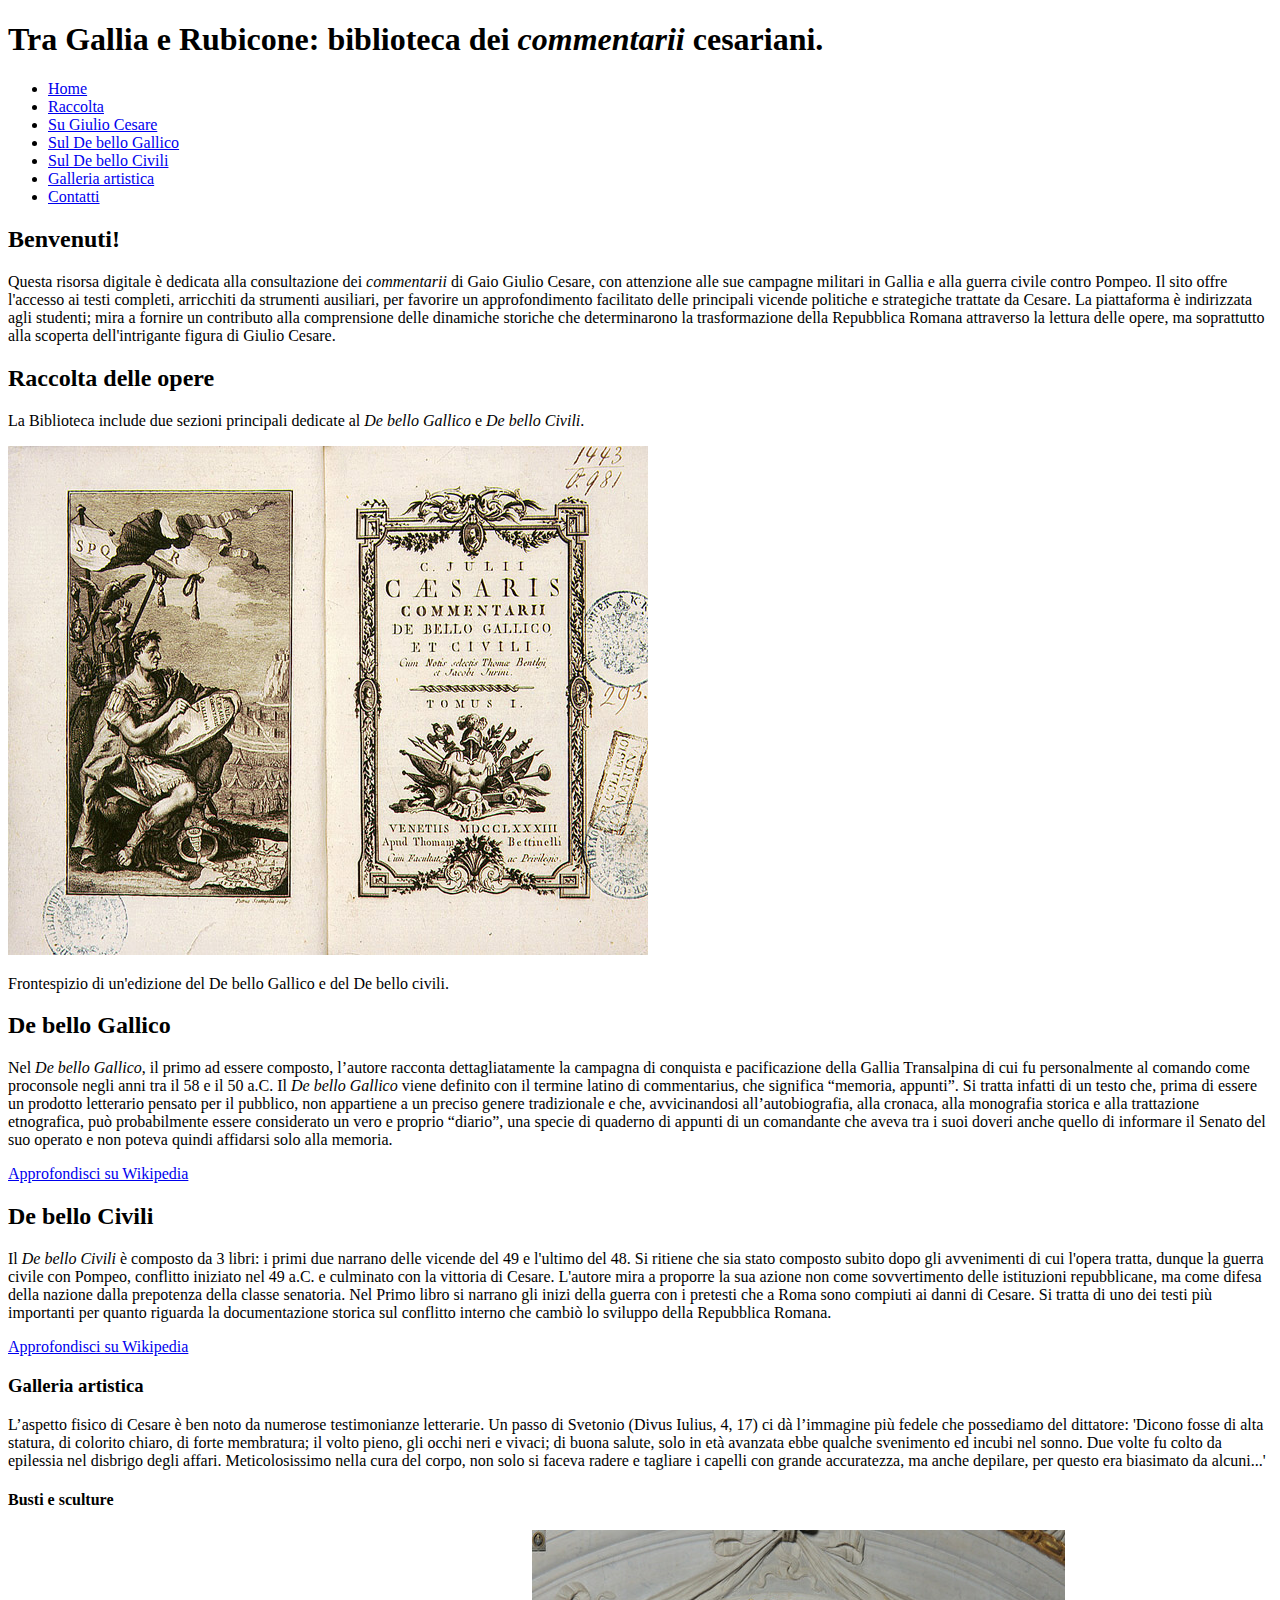
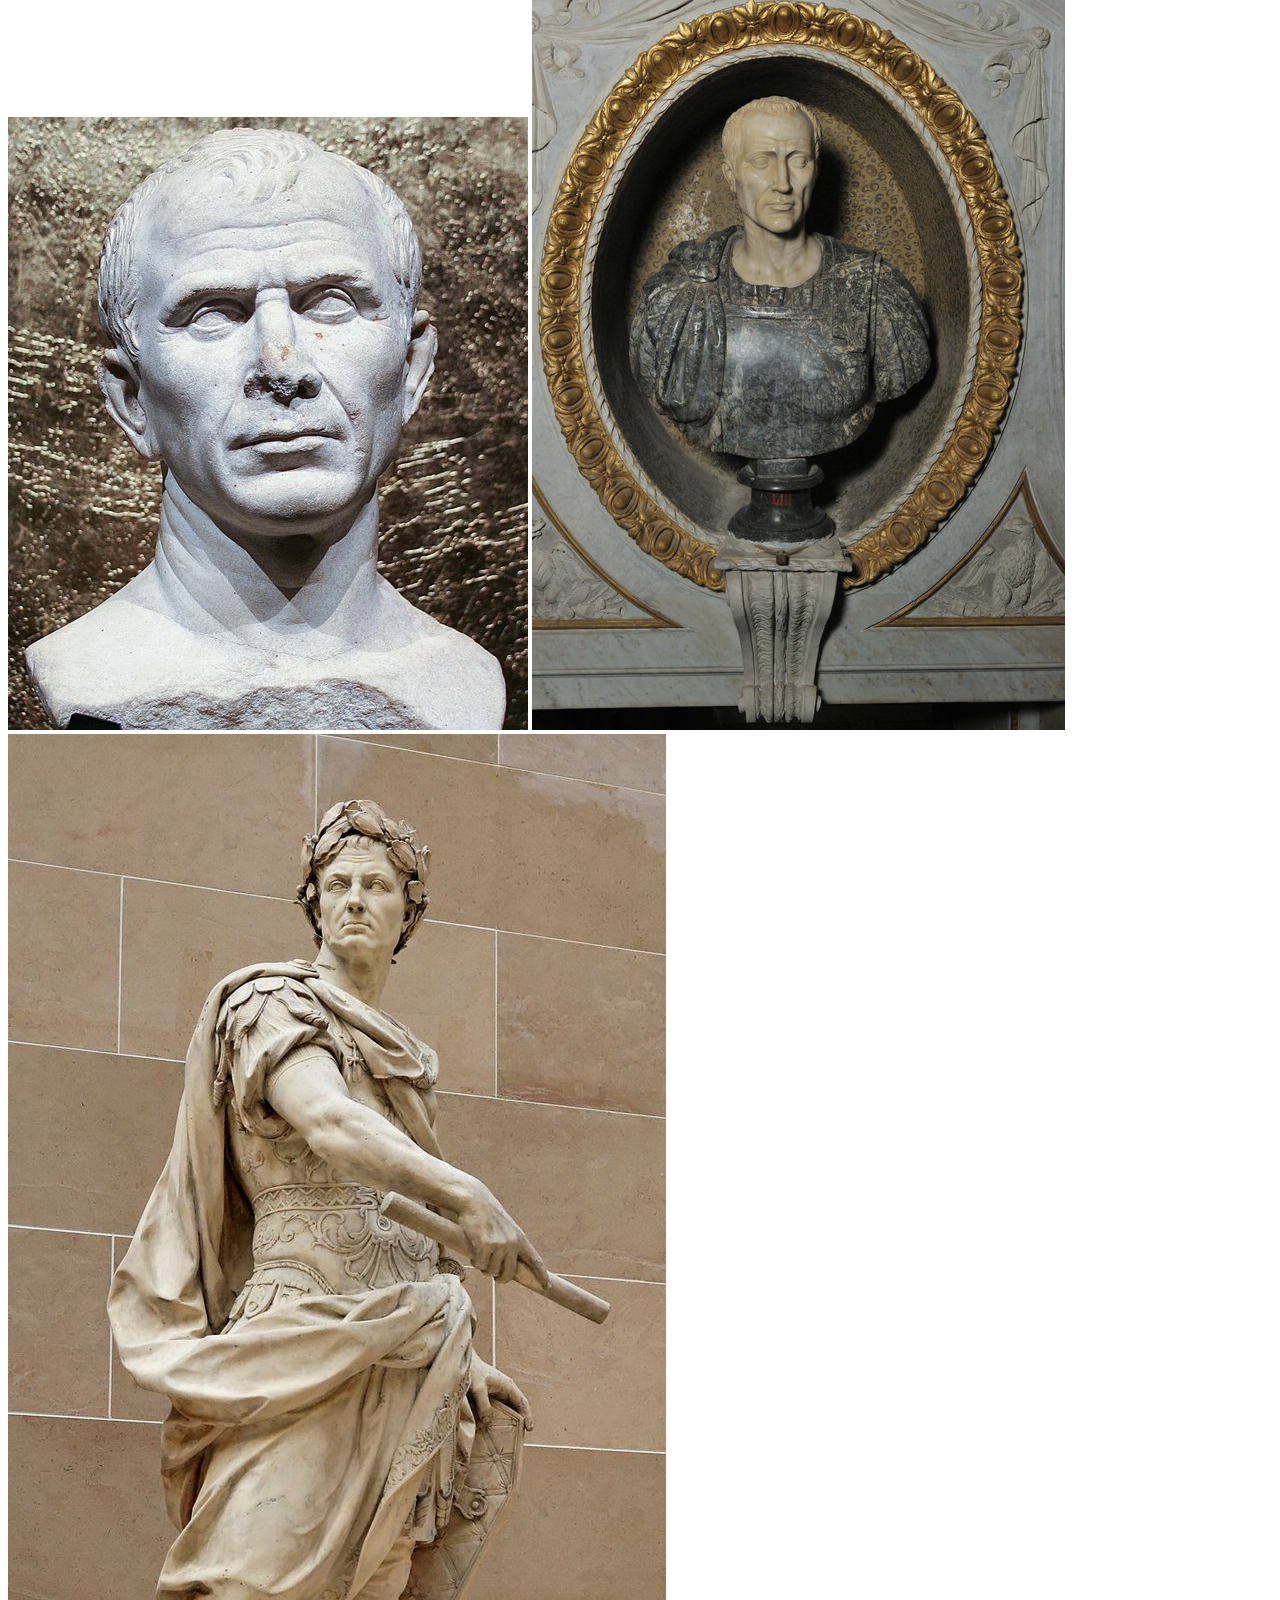
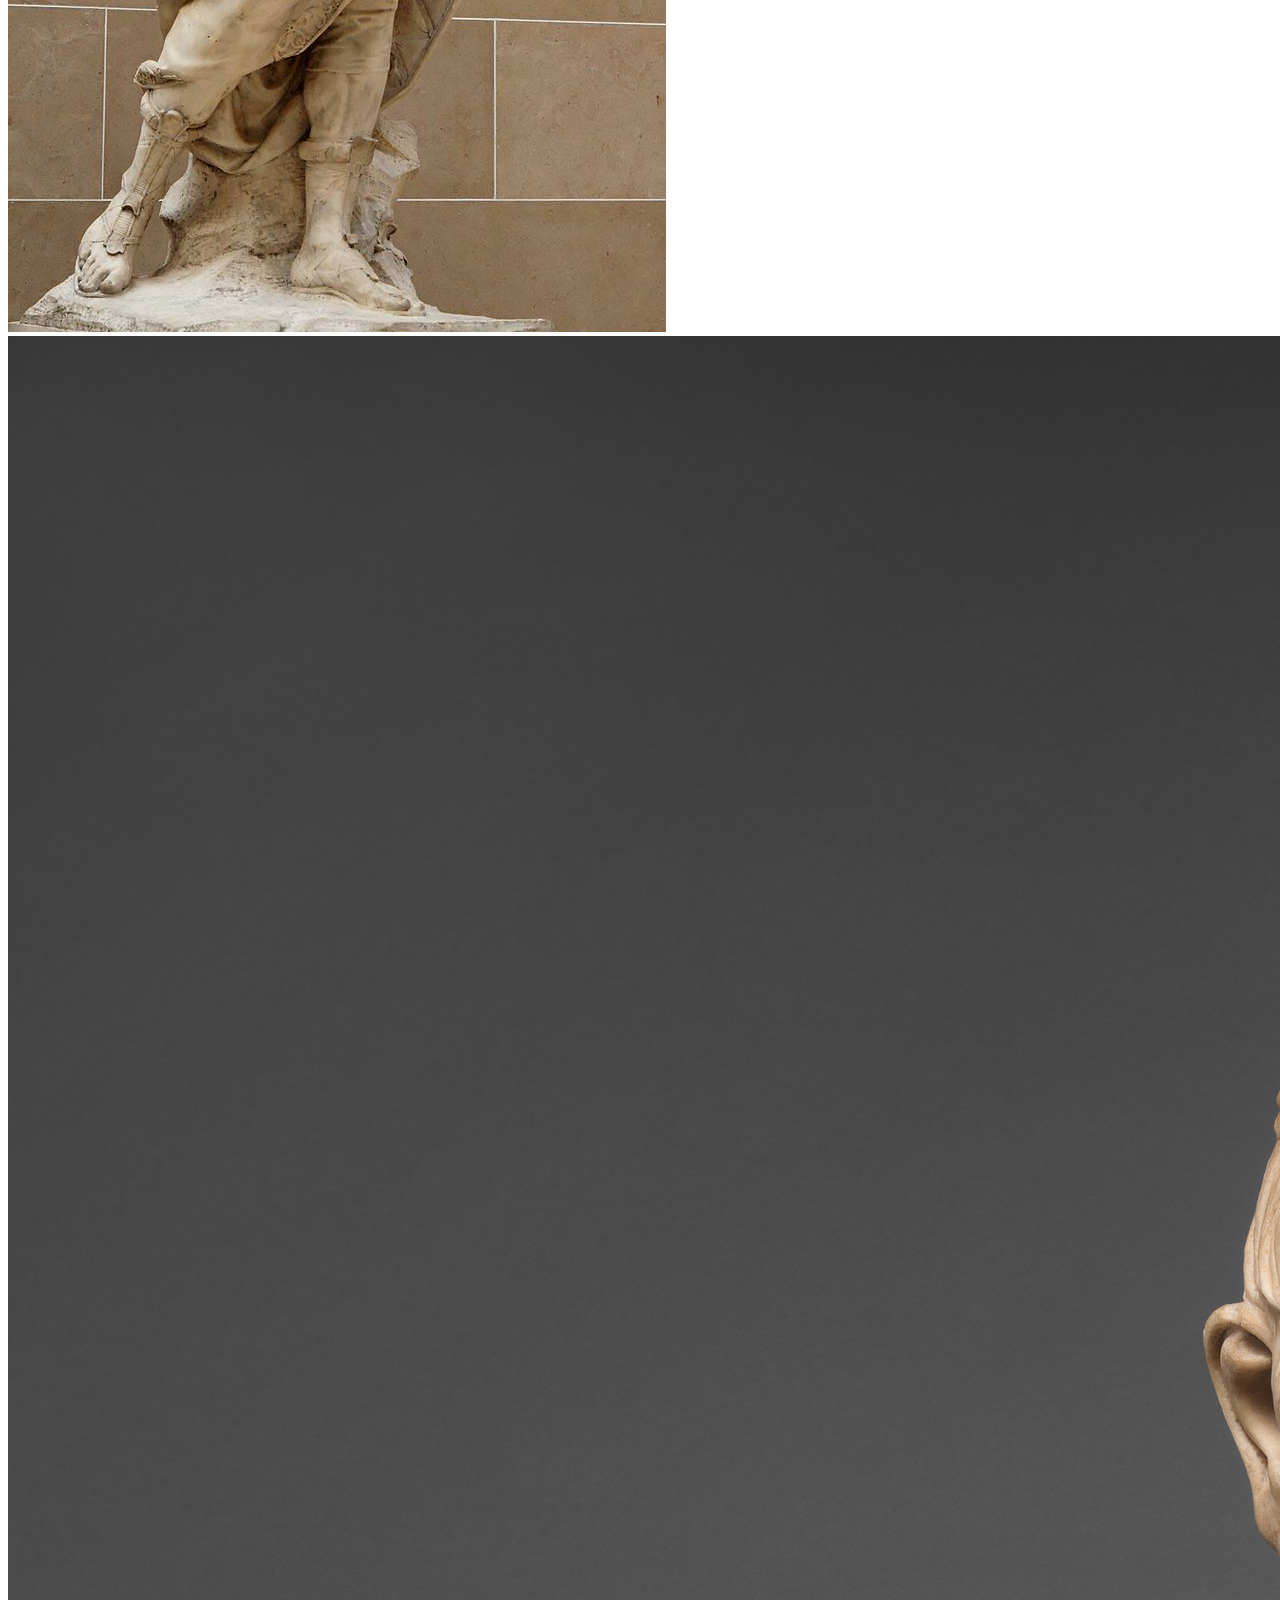
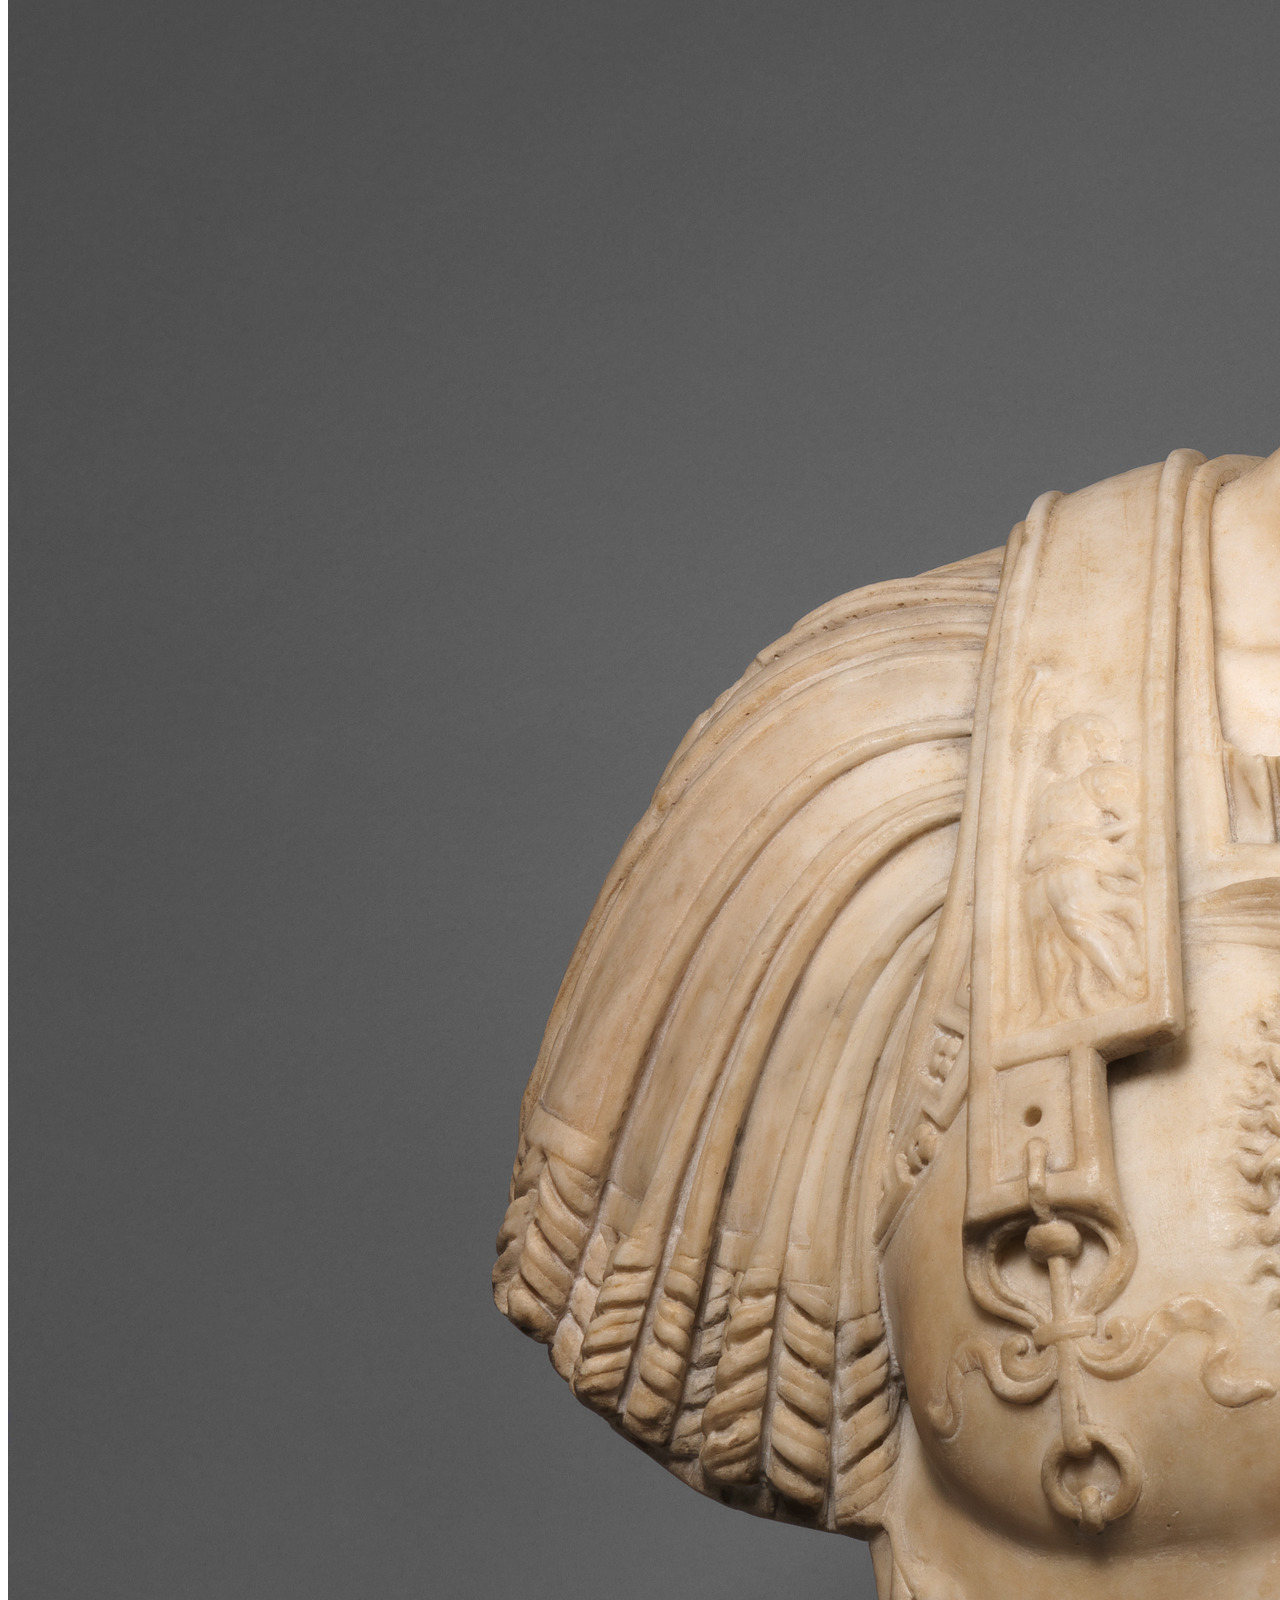
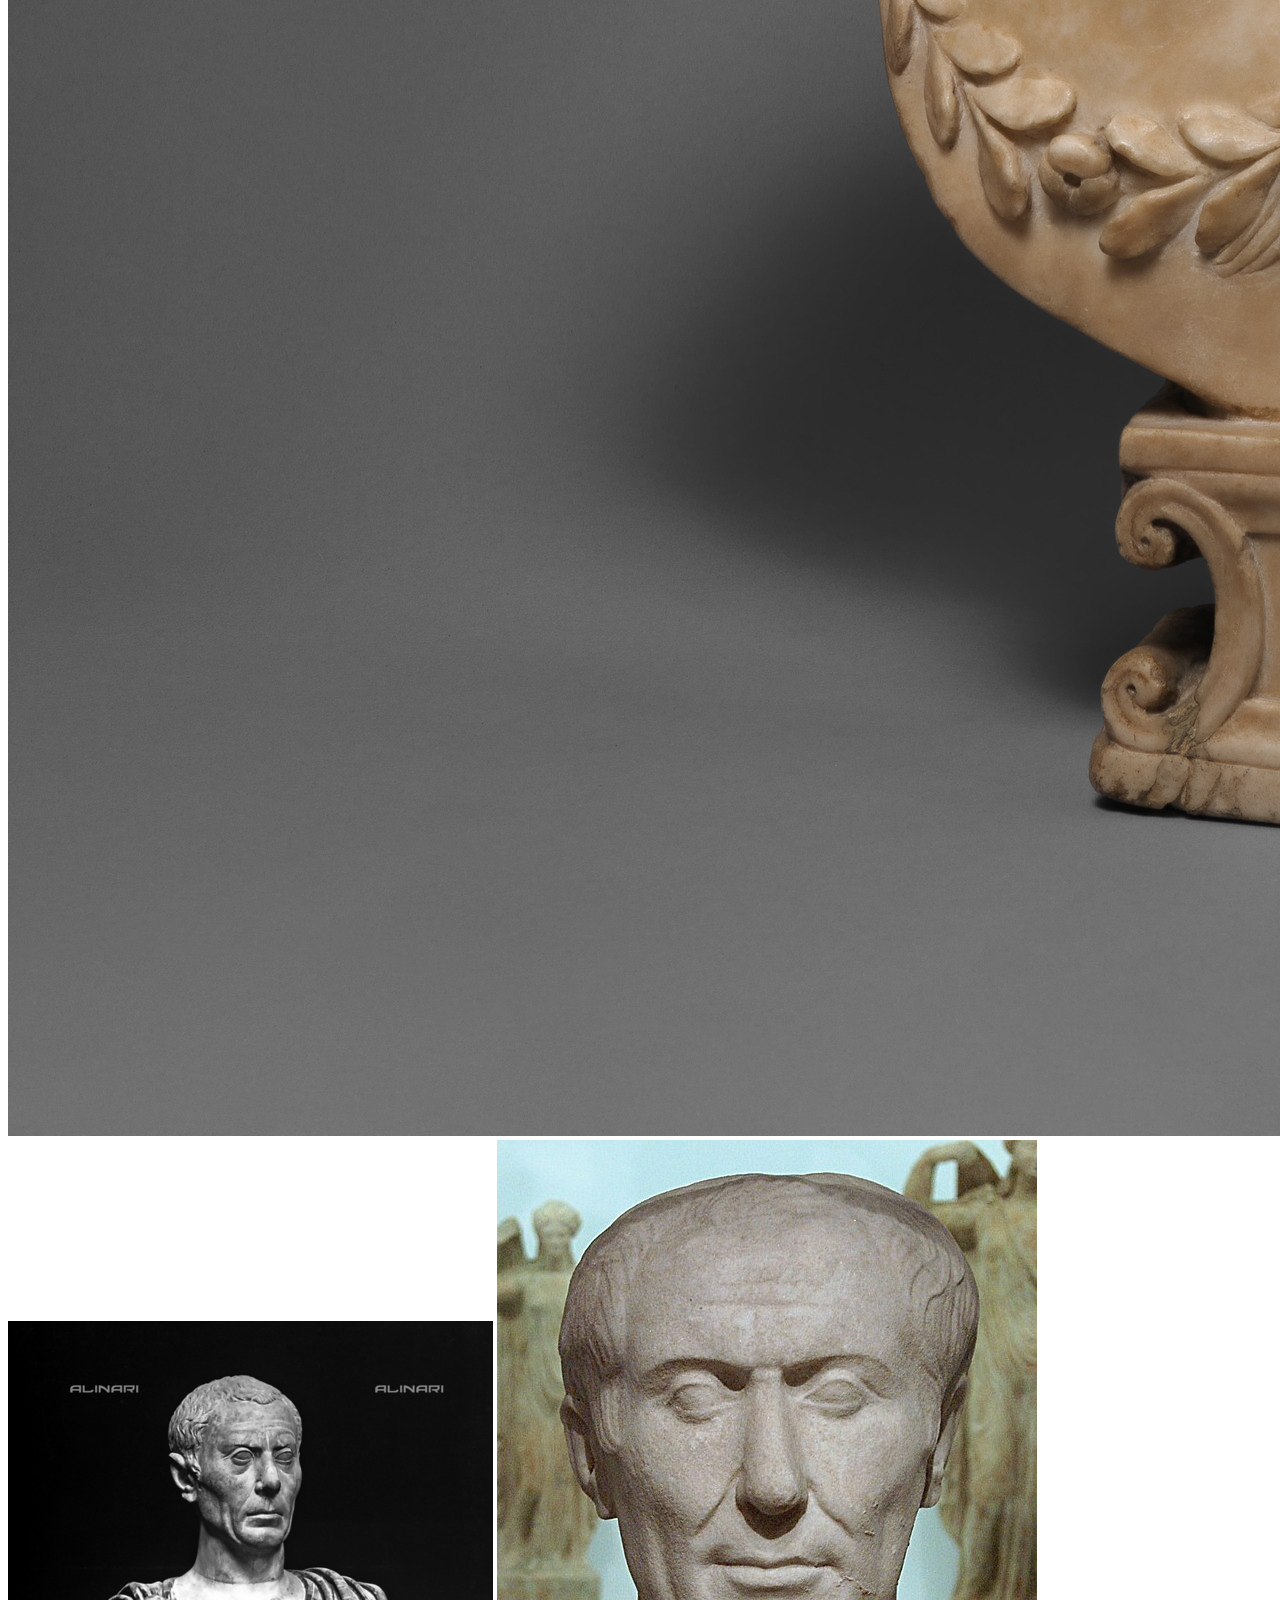
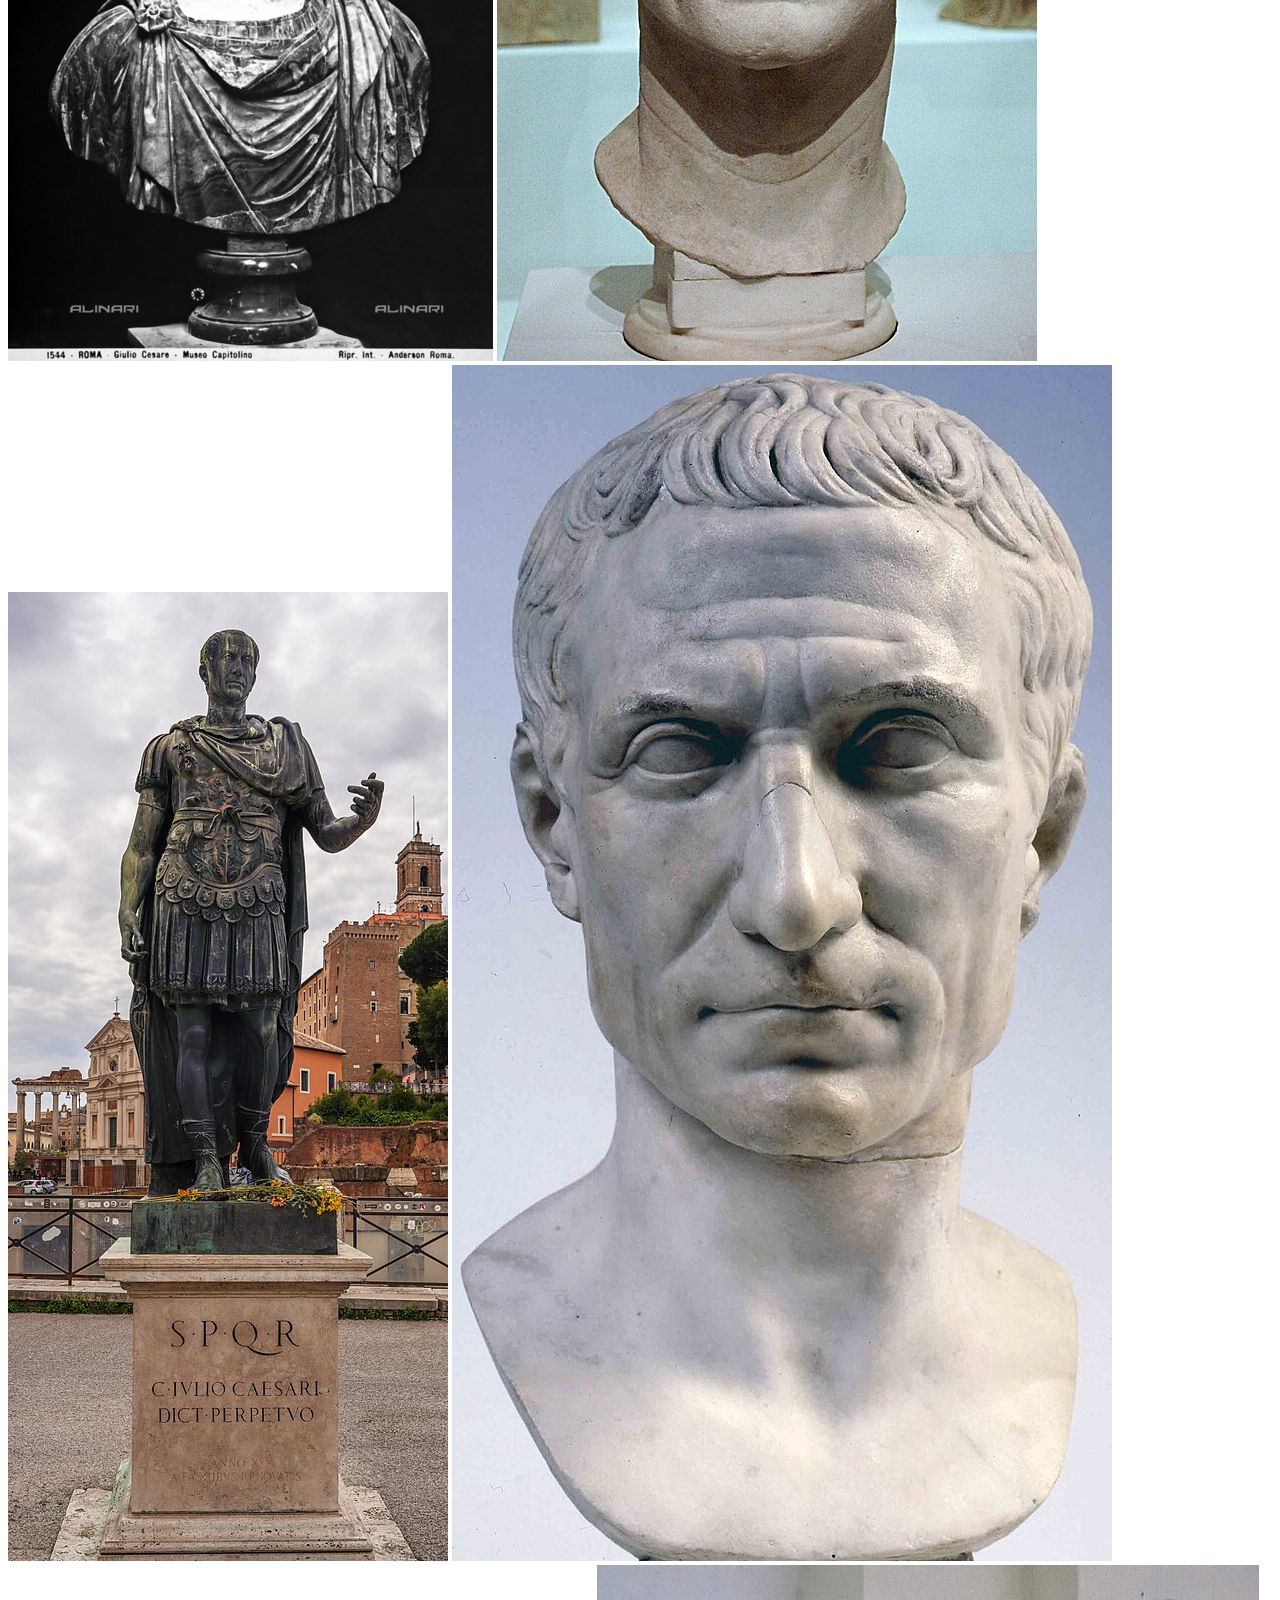
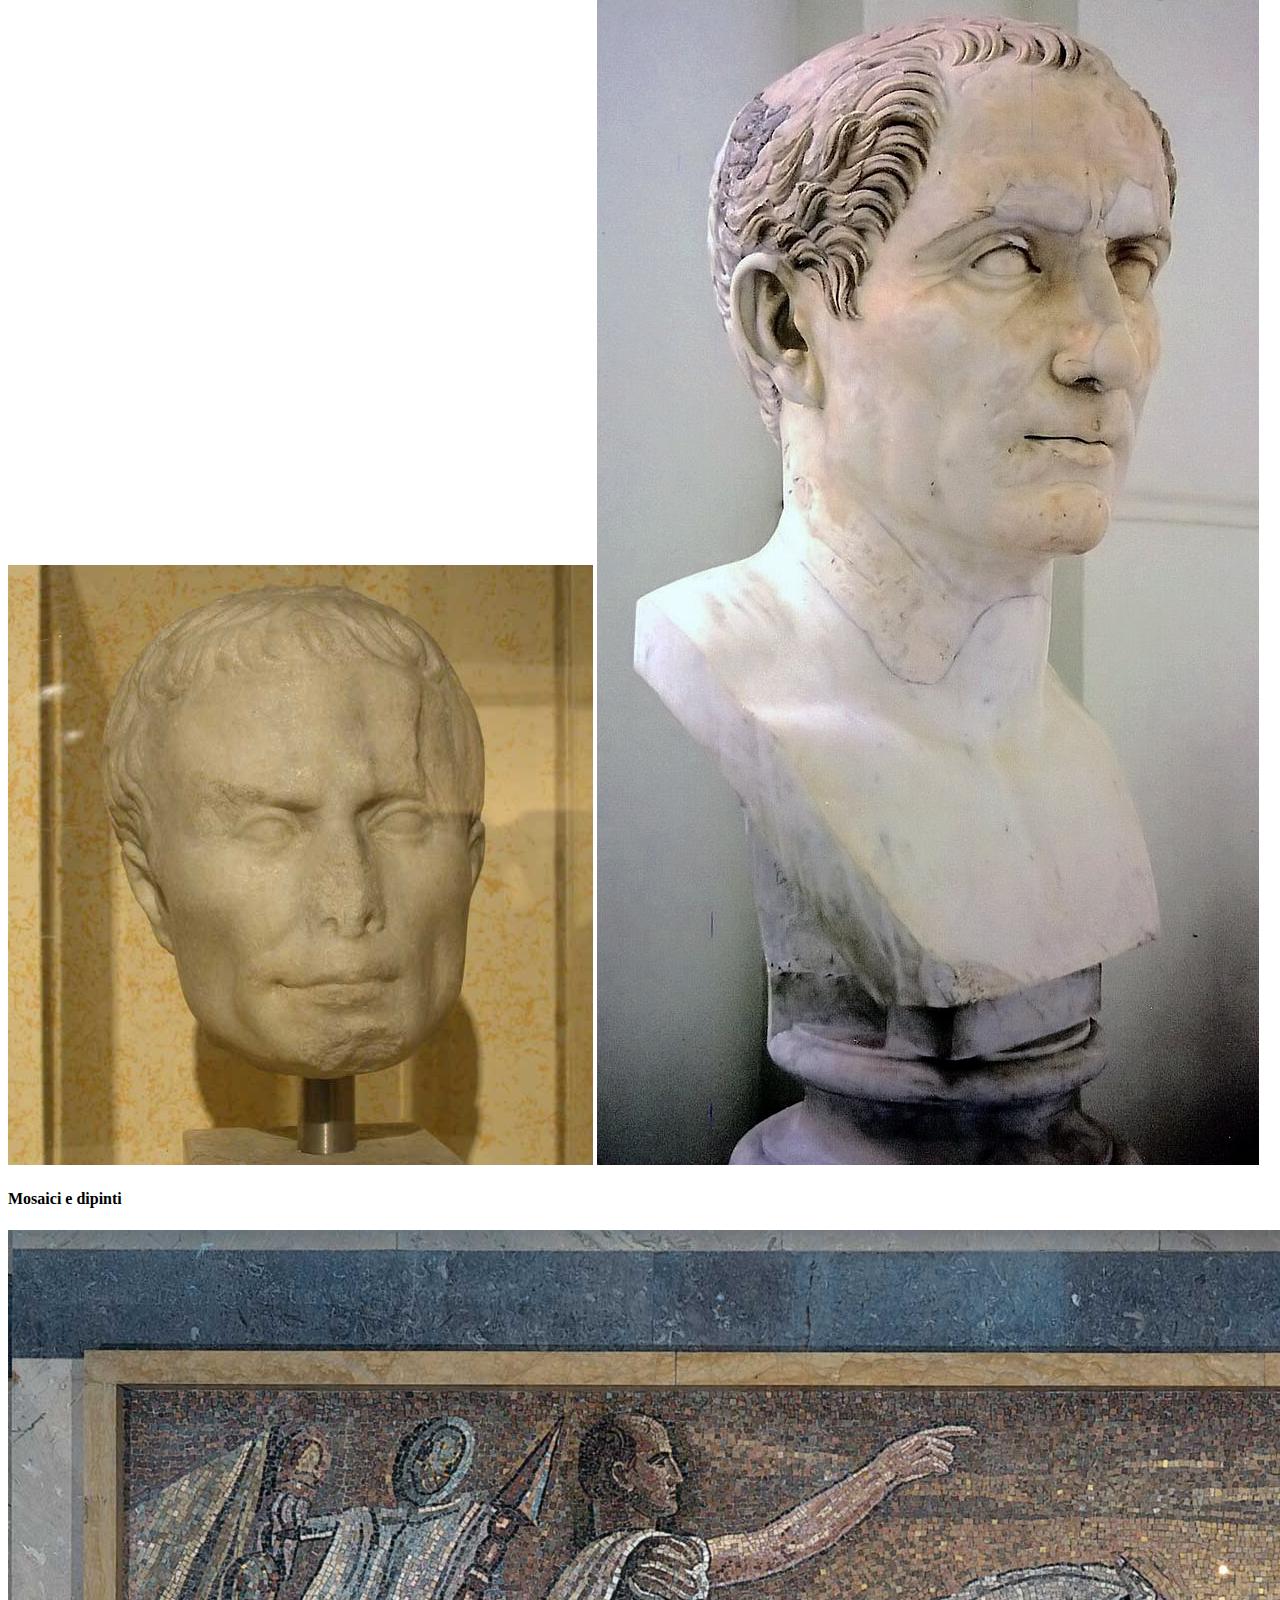
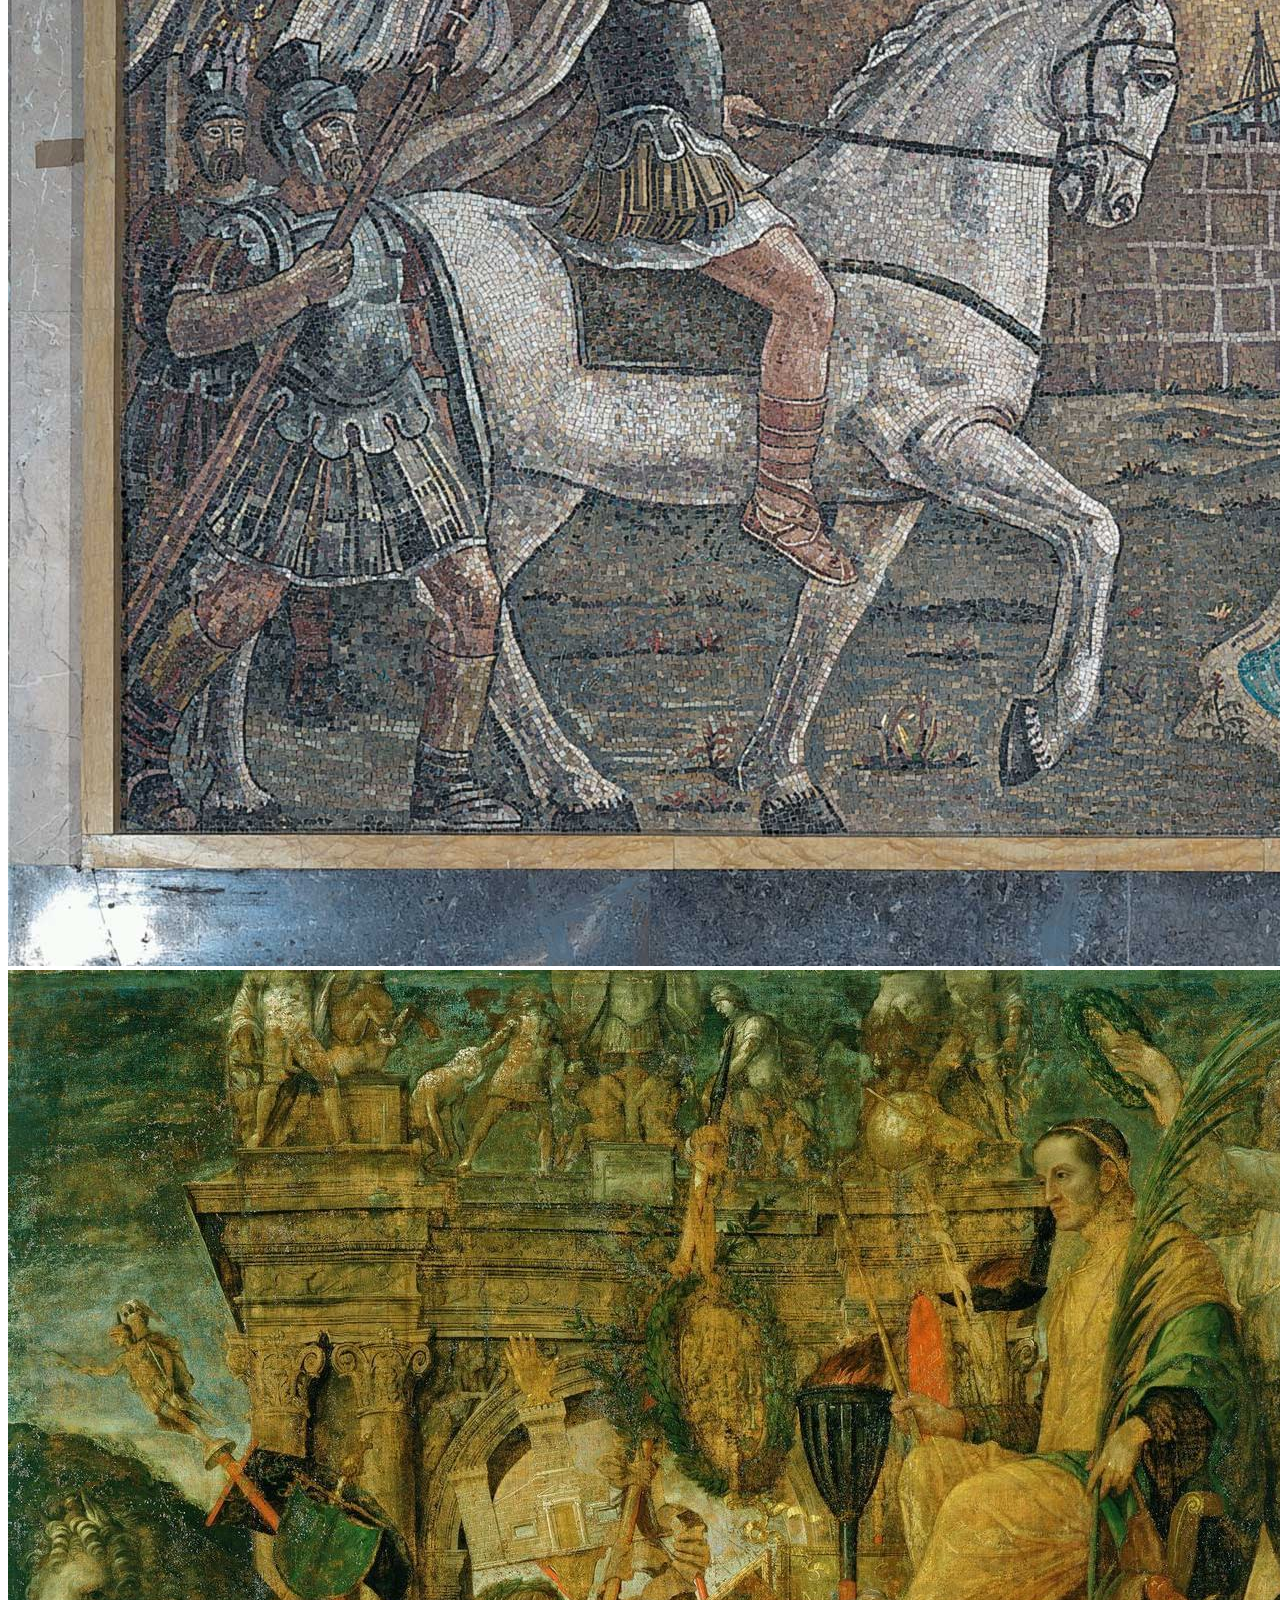
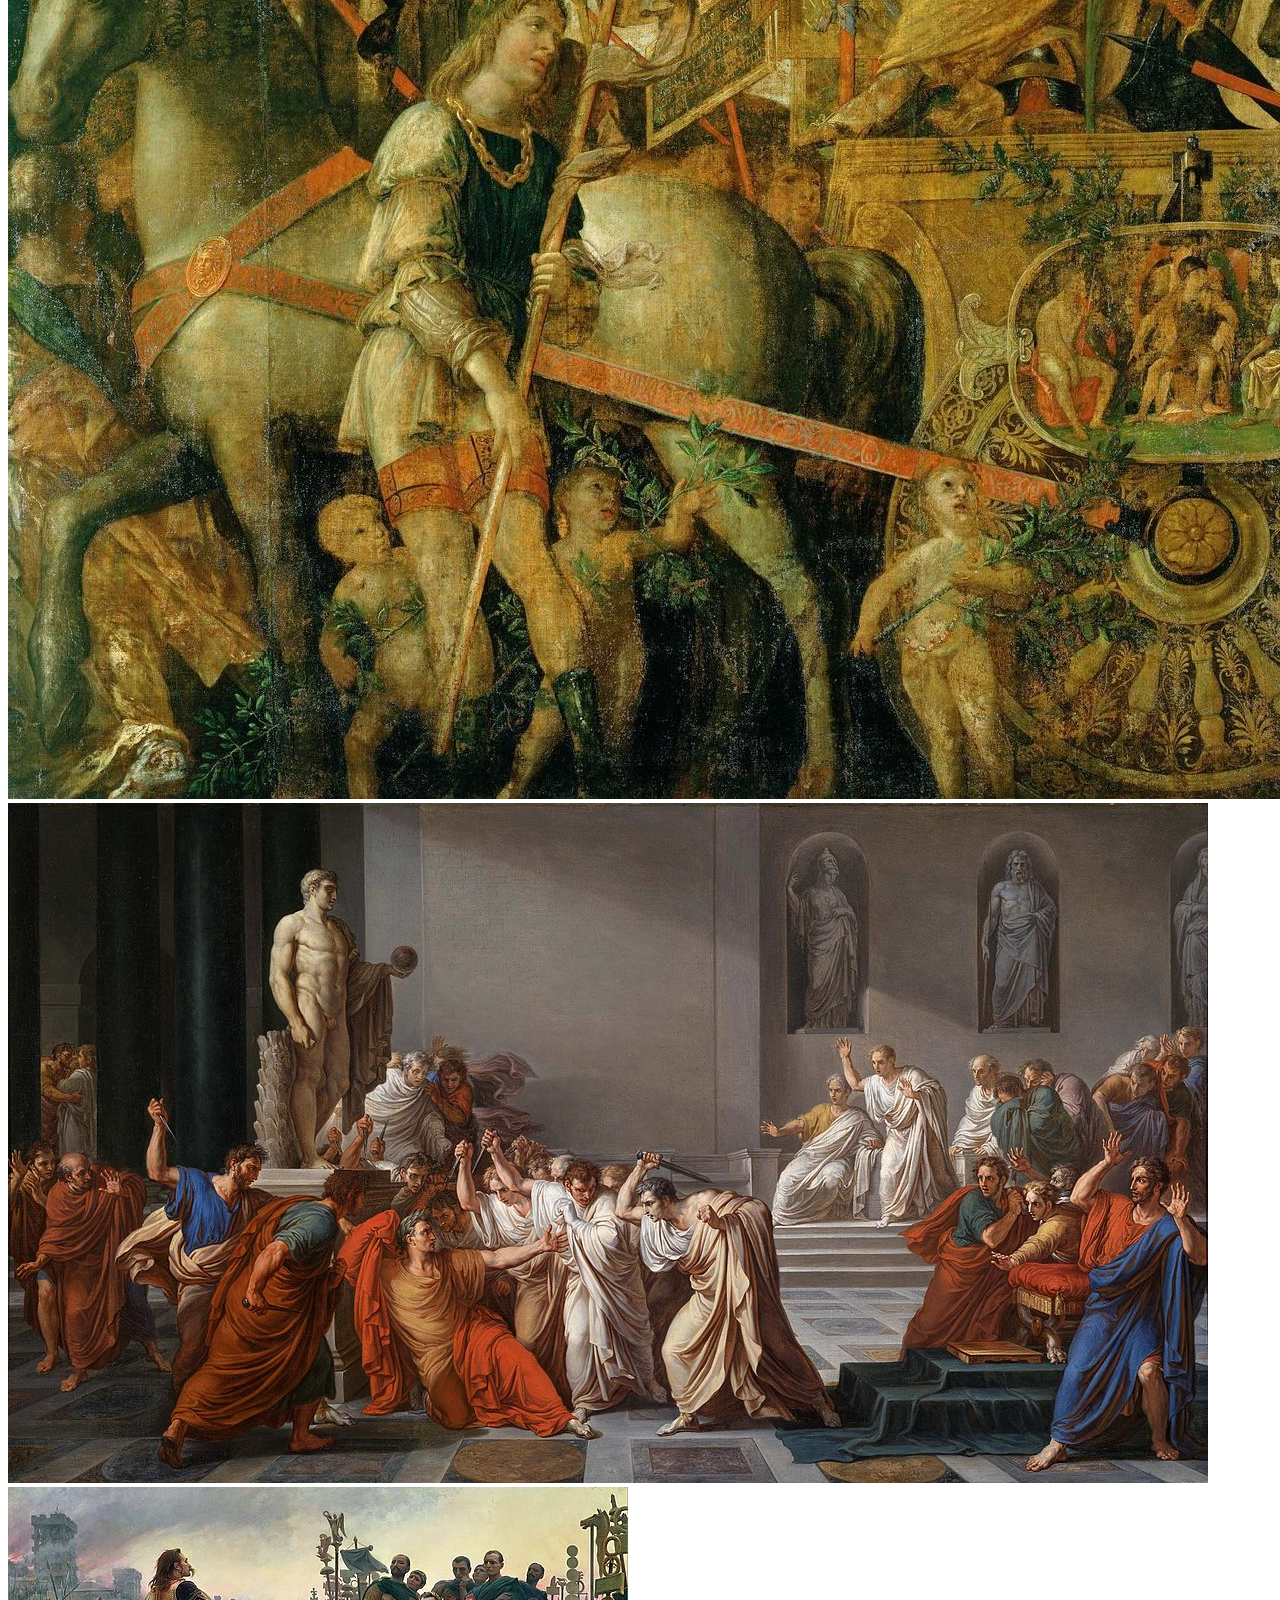
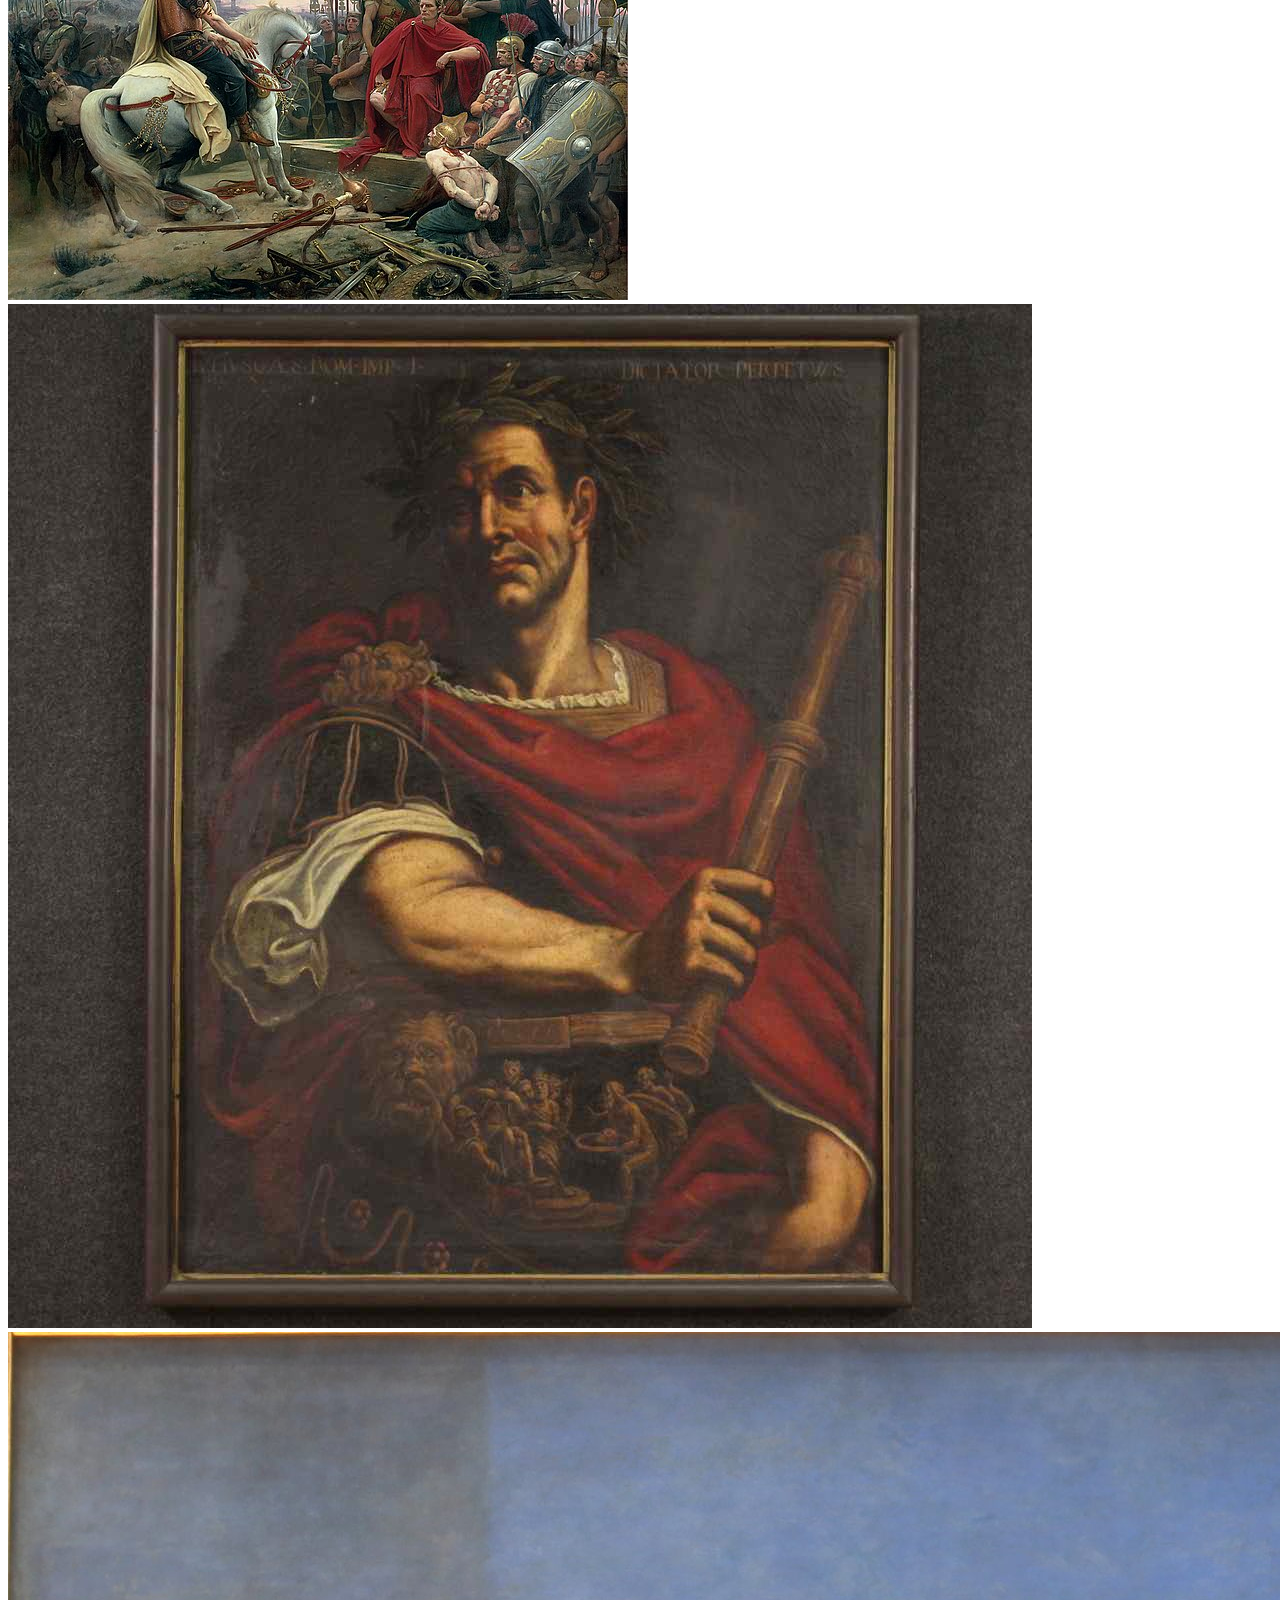
==== commit ca4ab99d: "Update index.html" ====
--- a/index.html
+++ b/index.html
@@ -17,867 +17,6 @@
     <meta name="DC.Language" content="it">
     <meta name="DC.Identifier" content="https://tuo-sito-web.com">
 </head>
-    <body>
-        <style>
-        body {
-            font-family: 'Cormorant Garamond', serif;
-            font-weight: bold;
-            line-height: 1.8;
-            margin: 0;
-            padding: 0;
-            background-image: url('papiro.jpg');
-            background-size: cover;
-            background-position: center;
-            background-attachment: fixed;
-            border: 4px groove #665e47; 
-            color: #333;
-            overflow-x: hidden; 
-        }
-        
-        .gallery-container {
-            width: 60%;
-            padding: 20px 10px;
-            background-color: #faf6ef;
-            border: 2px solid #4a2a2a;;
-            border-radius: 8px;
-            text-align: center;
-            display: flex;
-            flex-direction: column;
-            align-items: center;
-            justify-content: center;
-            max-width: 900px;
-            margin: auto;
-            margin-top: 50px;
-        }
-
-        .gallery-section {
-            margin-bottom: 30px;
-        }
-
-        .gallery-section h3 {
-            font-size: 1.5em;
-            color: #4a2a2a;
-            margin-bottom: 10px;
-        }
-
-        .gallery {
-            display: flex;
-            flex-wrap: wrap;
-            justify-content: center;
-            gap: 15px;
-            padding: 20px;
-        }
-
-        .gallery img {
-            max-width: 150px;
-            height: auto;
-            object-fit: cover;
-            border-radius: 10px;
-            box-shadow: 0px 4px 6px rgba(0, 0, 0, 0.1);
-            margin: 10px;
-            cursor: zoom-in;
-            transition: transform 0.3s ease;
-        }
-        
-        .gallery img:hover {
-            transform: scale(1.1);
-        }
-    
-
-        header {
-            background-image: url("immagine1.jpg"); 
-            color: white;
-            padding: 30px;
-            text-align: center;
-        }
-
-        header h1 {
-            margin: 0;
-            text-shadow: 2px 2px 5px black;
-            font-size: 3em;
-            font-weight: bold;
-        }
-
-        header nav ul {
-            position: sticky;
-            list-style: none;
-            padding: 0;
-            margin: 20px 0;
-            display: flex; 
-            justify-content: center;
-            transition: transform 0.5s ease;
-        }
-
-        header nav ul li {
-            display: inline-block;
-            margin: 0 10px;
-        }
-
-        header nav ul li a {
-            display: block;
-            padding: 8px 15px;
-            background-color: #4a2a2a;
-            color: white;
-            text-decoration: none;
-            border-radius: 15px;
-            font-size: 1em;
-            transition: background-color 0.3s ease, transform 0.3s ease;
-        }
-
-        header nav ul li a:hover {
-            background-color: #6f3f3f;
-            transform: scale(1.1);
-            text-shadow: 2px 2px 5px black;
-        }
-
-        header nav ul li a:focus {
-            outline: none;
-            border: 2px solid #fff;
-        }
-
-        main {
-            padding: 40px;
-            text-align: center;
-            max-width: 1200px;
-            margin: auto;
-        }
-        
-        img {
-            border-radius: 10px;
-            box-shadow: 0 10px 20px rgba(0, 0, 0, 0.15);
-            width: 40%;  
-            height: auto;
-            display: block; 
-            margin: 20px auto; 
-            transition: transform 0.3s ease-in-out;
-        }
-        
-        img:hover {
-            transform: scale(1.1); 
-        }         
-
-        main h2 {
-            color: #4a2a2a;
-            font-size: 2.5em;
-            font-weight: bold;
-        }
-
-        p {
-            font-size: 1.2em;
-            margin-bottom: 20px;
-            line-height: 2;
-            letter-spacing: 0.5px;
-            padding: 0 15px;
-        }
-        
-        button {
-            font-family: 'Cormorant Garamond', serif; 
-            font-size: 1.2em; 
-            padding: 12px 25px;
-            background-color: #4a2a2a;
-            color: white;
-            border-radius: 8px;
-            border: none;
-            cursor: pointer;
-            transition: background-color 0.3s, transform 0.3s ease;
-        }
-
-        button:hover {
-            background-color: #7b3d3d;
-            transform: scale(1.1);
-        }
-
-        .button {
-            display: inline-block;
-            margin-top: 25px;
-            padding: 12px 25px;
-            background-color: #4a2a2a;
-            color: white;
-            text-decoration: none;
-            border-radius: 8px;
-            font-size: 1.3em;
-            transition: background-color 0.3s, transform 0.3s ease;
-        }
-
-        .button:hover {
-            background-color: #7b3d3d;
-            transform: scale(1.1);
-        }
-
-        footer {
-            text-align: center;
-            padding: 20px;
-            background-color: #262626;
-            color: white;
-            position: relative;
-            margin-top: 30px;
-        }
-
-        h2 {
-            font-size: 2.5em; 
-            color: #4a2a2a;
-            font-weight: bold;
-        }
-
-        h3 {
-            font-size: 2.5em; 
-            color: #4a2a2a;
-            margin-bottom: 10px;
-        }
-        
-        h4 {
-            font-size: 1.5em;
-            color: #4a2a2a;
-            margin-bottom: 10px;
-        }
-
-        #contatti {
-            align-items: center;
-            margin: 0 auto;
-            max-width: 800px;
-        }
-        
-        .image-popup {
-            display: none;
-            position: fixed;
-            top: 0;
-            left: 0;
-            width: 100%;
-            height: 100%;
-            background: rgba(0, 0, 0, 0.7);
-            justify-content: center;
-            align-items: center;
-        }
-
-        .image-popup img {
-            max-width: 90%;
-            max-height: 90%;
-            object-fit: contain;
-        }
-
-        .lightbox {
-            position: fixed;
-            top: 0;
-            left: 0;
-            width: 100%;
-            height: 100%;
-            background-color: rgba(0, 0, 0, 0.7);
-            display: flex;
-            justify-content: center;
-            align-items: center;
-            visibility: hidden;
-            opacity: 0;
-            transition: visibility 0s, opacity 0.5s ease;
-        }
-
-        #lightbox.active {
-            opacity: 1;
-            visibility: visible;
-        }
-
-        .lightbox img {
-            max-width: 100%;
-            max-height: 100no%;
-            object-fit: contain;
-        }
-
-        .lightbox .close {
-            position: absolute;
-            top: 10px;
-            right: 10px;
-            font-size: 30px;
-            color: white;
-            cursor: pointer;
-        }
-        
-        .fade-in {
-            opacity: 0;
-            transform: translateY(20px);
-            transition: opacity 0.5s ease-in-out; 
-        }
-
-        .fade-in.visible {
-            opacity: 1;
-            transform: translateY(0);
-        }
-
-        .close {
-            position: absolute;
-            top: 10px;
-            right: 10px;
-            color: white;
-            font-size: 30px;
-            cursor: pointer;
-            z-index: 2;
-        }
-
-        .close:hover {
-            color: #bbb;
-        }
-
-        .prev, .next {
-            position: absolute;
-            top: 50%;
-            font-size: 30px;
-            color: white;
-            background-color: rgba(0, 0, 0, 0.5);
-            padding: 10px;
-            cursor: pointer;
-            user-select: none;
-        }
-
-        .prev {
-            left: 10px;
-        }
-
-        .next {
-            right: 10px;
-        }
-
-        .prev:hover, .next:hover {
-            background-color: rgba(0, 0, 0, 0.7);
-        }
-
-        #contact-form {
-            display: inline-block;
-            text-align: left;
-            width: 100%;
-            display: flex;
-            flex-direction: column;
-            align-items: center;
-            gap: 10px;
-            text-align: center;
-            max-width: 400px;
-            margin: auto;
-        }
-
-        #contact-form label {
-            font-size: 1.2em;
-            margin-bottom: 2px;
-            color: #4a2a2a;
-        }
-                
-        #contact-form input {
-            padding: 10px;
-            font-size: 1.1em;
-            border: 2px solid #4a2a2a;
-            border-radius: 5px;
-        }
-
-        #contact-form input[type="email"] {
-            font-family: 'Cormorant Garamond', serif;
-            font-size: 1.1em;
-            padding: 10px;
-            margin-bottom: 20px;
-            margin-top: 0;
-            width: 80%;
-            border-radius: 8px;
-            border: 1px solid #ccc;
-            text-align: center;
-        }
-
-        #contact-form button {
-            font-size: 1.2em;
-            padding: 12px 25px;
-            background-color: #4a2a2a;
-            color: white;
-            border-radius: 8px;
-            border: none;
-            cursor: pointer;
-            transition: background-color 0.3s, transform 0.3s ease;
-            margin-top: 20px;
-        }
-
-        #contact-form button:hover {
-            background-color: #7b3d3d;
-            transform: scale(1.1);
-        }
-
-        .modal {
-            display: none;
-            position: fixed;
-            z-index: 1;
-            left: 0;
-            top: 0;
-            width: 100%;
-            height: 100%;
-            background-color: rgba(0, 0, 0, 0.8);
-            align-items: center;
-            justify-content: center;
-            overflow-y: auto;
-        }
-
-        .modal img {
-            width: 100%;
-            height: auto;
-            object-fit: contain;
-        }
-
-        .modal p {
-            color: white;
-            text-align: center;
-            margin-top: 10px;
-            font-size: 1.2em;
-        }
-
-        .modal-content {
-            width: 80%;
-            height: auto;
-            max-height: 80vh;
-            margin: auto;
-            border-radius: 10px;
-            box-shadow: 0 6px 20px rgba(0, 0, 0, 0.3);
-        }
-
-        #caption {
-            display: block;
-            margin-top: 10px;
-            color: white;
-            padding: 10px;
-            text-align: center;
-            font-size: 1.5em;
-        }
-
-        @media (max-width: 50%) {
-            header h1 {
-                font-size: 2em;
-            }
-
-            .button {
-                font-size: 1.1em;
-                padding: 10px 20px;
-            }
-
-            .gallery img {
-                width: 100px;
-            }
-        
-            button:hover {
-              background-color: #7b3d3d;
-              transform: scale(1.1);
-            }
-            
-            .modal-content {
-                width: 100%;
-            }
-
-            #contatti {
-               text-align: center;
-               margin: 0 auto;
-               max-width: 800px;
-            }
-
-            .elenco-box {
-            background-color: #faf6ef;
-            font-weight: 1.4em;
-            border: 2px solid #4a2a2a;
-            padding: 25px;
-            margin: 30px auto;
-            width: 80%;
-            border-radius: 8px;
-            text-align: center;
-            box-shadow: 0 2px 5px rgba(0, 0, 0, 0.1);
-            transition: opacity 1s ease, transform 1s ease;
-        }
-
-        .elenco-box.visible {
-            opacity: 1;
-            transform: translateY(0);
-        }
-
-        .elenco-box h3 {
-            color: #4a2a2a;
-            margin-bottom: 15px;
-            font-size: 2em;
-        }
-
-        .elenco-box ul {
-            list-style-type: none;
-            padding: 0;
-        }
-
-        .elenco-box ul li {
-            font-size: 1.2em;
-            margin-bottom: 10px;
-        }
-
-        .gallery-container {
-            display: flex;
-            flex-direction: column;
-            align-items: center;
-            justify-content: center;
-            max-width: 1000px;
-            margin: auto;
-            padding: 20px;
-        }
-
-        .gallery-section {
-            margin-bottom: 30px;
-        }
-
-        .gallery-section h3 {
-            font-size: 2em;
-            color: #4a2a2a;
-            margin-bottom: 10px;
-        }
-
-        .gallery {
-            display: flex;
-            flex-wrap: wrap;
-            justify-content: center;
-            gap: 15px;
-        }
-
-        .gallery img {
-            max-width: 48%;
-            width: 150px;
-            height: 150px;
-            object-fit: cover;
-            border-radius: 10px;
-            box-shadow: 0 4px 8px rgba(0, 0, 0, 0.2);
-            transition: transform 0.3s ease;
-        }
-
-        .gallery img:hover {
-            transform: scale(1.1);
-        }
-        
-        button {
-            font-family: 'Cormorant Garamond', serif; 
-            font-size: 1.2em; 
-            padding: 12px 25px;
-            background-color: #4a2a2a;
-            color: white;
-            border-radius: 8px;
-            border: none;
-            cursor: pointer;
-            transition: background-color 0.3s, transform 0.3s ease;
-        }
-
-        button:hover {
-            background-color: #7b3d3d;
-            transform: scale(1.1);
-        }
-
-        .button {
-            display: inline-block;
-            margin-top: 25px;
-            padding: 12px 25px;
-            background-color: #4a2a2a;
-            color: white;
-            text-decoration: none;
-            border-radius: 8px;
-            font-size: 1.3em;
-            transition: background-color 0.3s, transform 0.3s ease;
-        }
-
-        .button:hover {
-            background-color: #7b3d3d;
-            transform: scale(1.1);
-        }
-
-        header {
-            background-image: url("immagine1.jpg"); 
-            color: white;
-            padding: 30px;
-            text-align: center;
-        }
-        
-        header h1 {
-            margin: 0;
-            text-shadow: 2px 2px 5px black;
-            font-size: 3em;
-            font-weight: bold;
-        }
-
-        h4 {
-            font-size: 1.8em;
-            font-weight: bold;
-        }
-        
-        p {
-            font-size: 1.2em;
-        }
-
-
-        header nav ul {
-            list-style: none;
-            padding: 0;
-            margin: 20px 0;
-            display: flex; 
-            justify-content: center;
-            transition: transform 0.5s ease;
-        }
-
-        header nav ul li {
-            display: inline-block;
-            margin: 0 10px;
-        }
-
-        header nav ul li a {
-            display: block;
-            padding: 8px 15px;
-            background-color: #4a2a2a;
-            color: white;
-            text-decoration: none;
-            border-radius: 15px;
-            font-size: 1em;
-            transition: background-color 0.3s ease, transform 0.3s ease;
-        }
-
-        header nav ul li a:hover {
-            background-color: #6f3f3f;
-            transform: scale(1.1);
-            text-shadow: 2px 2px 5px black;
-        }
-
-        header nav ul li a:focus {
-            outline: none;
-            border: 2px solid #fff;
-        }
-
-        .biografia-box {
-            background-color: #faf6ef;
-            font-weight: 1.4em;
-            border: 2px solid #4a2a2a;
-            padding: 25px;
-            margin: 30px auto;
-            width: 80%;
-            border-radius: 8px;
-            text-align: center;
-            box-shadow: 0 2px 5px rgba(0, 0, 0, 0.1);
-            opacity: 0;
-            transform: translateY(100px);
-            transition: opacity 1s ease, transform 1s ease;
-        }
-
-        .biografia-box.visible {
-            opacity: 1;
-            transform: translateY(0);
-        }
-
-        .biografia-box h3 {
-            color: #4a2a2a;
-            margin-bottom: 15px;
-            font-size: 2em;
-        }
-
-        .biografia-box ul {
-            list-style-type: none;
-            padding: 0;
-        }
-
-        .biografia-box ul li {
-            font-size: 1.2em;
-            margin-bottom: 10px;
-        }
-
-        main {
-            padding: 40px;
-            text-align: center;
-            max-width: 1200px;
-            margin: auto;
-        }
-
-        img {
-            border-radius: 10px;
-            box-shadow: 0 10px 20px rgba(0, 0, 0, 0.15);
-            width: 20%;  
-            height: auto;
-            display: block; 
-            margin: 20px auto; 
-            transition: transform 0.3s ease
-        }
-
-        img.visible {
-            opacity: 1;
-            transform: translateY(0);
-        }
- 
-        img:hover {
-            transform: scale(1.1);
-            opacity: 0.8;
-        }
-
-        header {
-            background-image: url("immagine1.jpg"); 
-            color: white;
-            padding: 30px;
-            text-align: center;
-        }
-
-        header h1 {
-            margin: 0;
-            text-shadow: 2px 2px 5px black;
-            font-size: 3em;
-            font-weight: bold;
-        }
-
-        header nav ul {
-            list-style: none;
-            padding: 0;
-            margin: 20px 0;
-            display: flex; 
-            justify-content: center;
-            transition: transform 0.5s ease;
-        }
-
-        header nav ul li {
-            display: inline-block;
-            margin: 0 10px;
-        }
-
-        header nav ul li a {
-            display: block;
-            padding: 8px 15px;
-            background-color: #4a2a2a;
-            color: white;
-            text-decoration: none;
-            border-radius: 15px;
-            font-size: 1em;
-            transition: background-color 0.3s ease, transform 0.3s ease;
-        }
-
-        header nav ul li a:hover {
-            background-color: #6f3f3f;
-            transform: scale(1.1);
-            text-shadow: 2px 2px 5px black;
-        }
-
-        header nav ul li a:focus {
-            outline: none;
-            border: 2px solid #fff;
-        }
-
-        main {
-            padding: 40px;
-            text-align: center;
-            max-width: 1200px;
-            margin: auto;
-        }
-
-        h2 {
-            font-size: 2.5em;
-            color: #4a2a2a;
-            margin-bottom: 20px;
-        }
-
-        .content-box {
-            background-color: #faf6ef;
-            font-weight: 1.4em;
-            border: 2px solid #4a2a2a;
-            padding: 25px;
-            margin: 30px auto;
-            width: 80%;
-            border-radius: 8px;
-            text-align: center;
-            box-shadow: 0 2px 5px rgba(0, 0, 0, 0.1);
-        }
-
-        .quote {
-            font-size: 1.2em;
-            font-style: italic;
-            color: #4a2a2a;
-            margin: 20px 0;
-        }
-
-        .interactive-box {
-            background-color: #f0f0f0;
-            padding: 20px;
-            margin-top: 40px;
-            border-radius: 8px;
-            border: 2px solid #4a2a2a;
-            box-shadow: 0 2px 5px rgba(0, 0, 0, 0.1);
-        }
-
-        .interactive-box h3 {
-            font-size: 2em;
-            color: #4a2a2a;
-            margin-bottom: 20px;
-        }
-
-        .books-container {
-            display: flex;           
-            justify-content: center;          
-            gap: 20px;                
-        }
-
-        .book-folder {
-            display: flex;
-            flex-direction: column;
-            justify-content: center;
-            align-items: center;
-            background-color: #faf6ef;
-            border: 1px solid #4a2a2a;
-            border-radius: 10px;
-            padding: 15px;
-            text-align: center;
-            box-shadow: 2px 2px 8px rgba(0, 0, 0, 0.1);
-            width: 120px;
-            margin: 10px auto;
-        }
-
-        .book-folder:hover {
-            background-color: #faf6ef;
-        }
-
-        .book-folder .book-icon img {
-            width: 50px;
-            height: auto;
-        
-        }
-
-        .book-folder span {
-            display: block;
-            margin-top: 10px;
-            font-size: 16px;
-            font-weight: bold;
-        }
-
-        footer {
-            text-align: center;
-            padding: 20px;
-            background-color: #262626;
-            color: white;
-            margin-top: 30px;
-        }
-
-        @media (max-width: 768px) {
-            header h1 {
-                font-size: 2em;
-            }
-
-            .content-box {
-                width: 90%; 
-            }
-
-        footer {
-            text-align: center;
-            padding: 20px;
-            background-color: #262626;
-            color: white;
-            margin-top: 30px;
-        }
-
-        @media (max-width: 768px) {
-            header h1 {
-                font-size: 2em;
-            }
-
-            img {
-                width: 60%; 
-            }
-
-            .biografia-box {
-                width: 90%; 
-            }
-
-            
-        html {
-            scroll-behavior: smooth;
-        }
-    </style>
-    </body>
 
 <body>
     <header>
